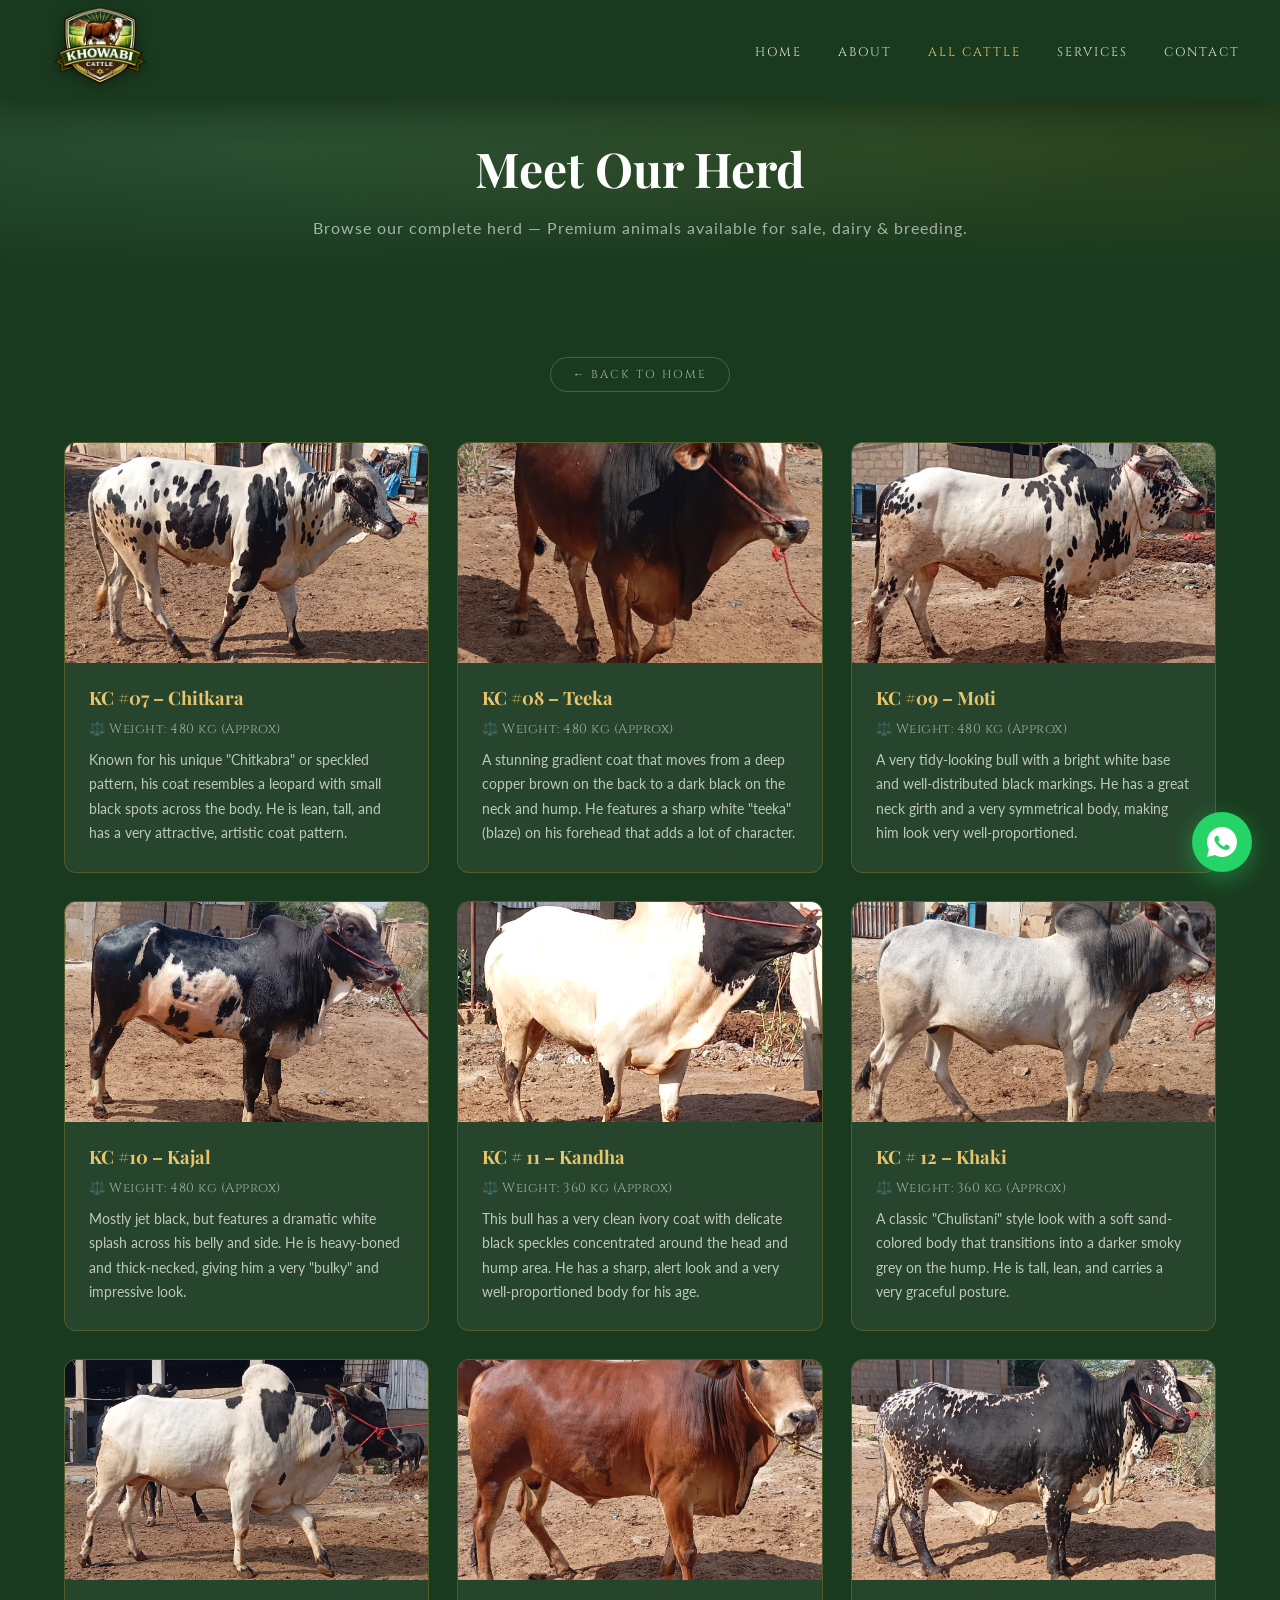
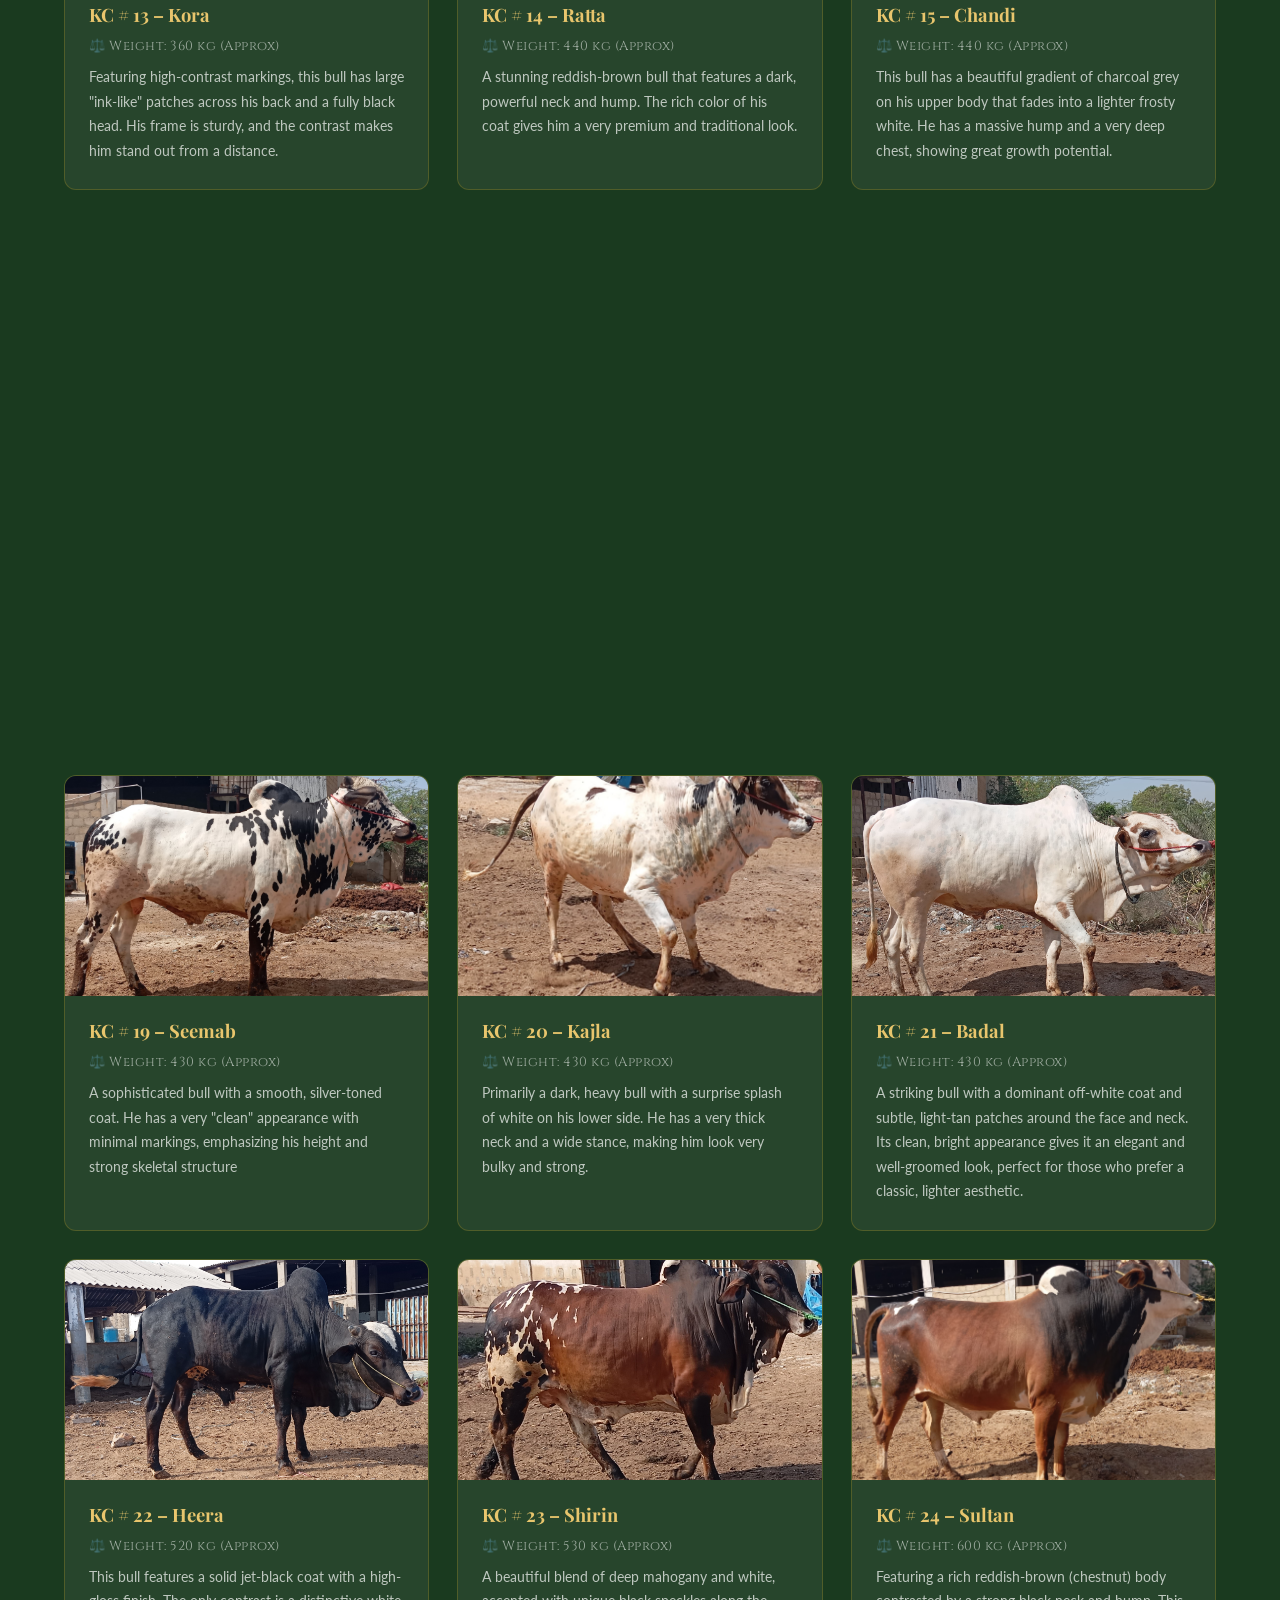
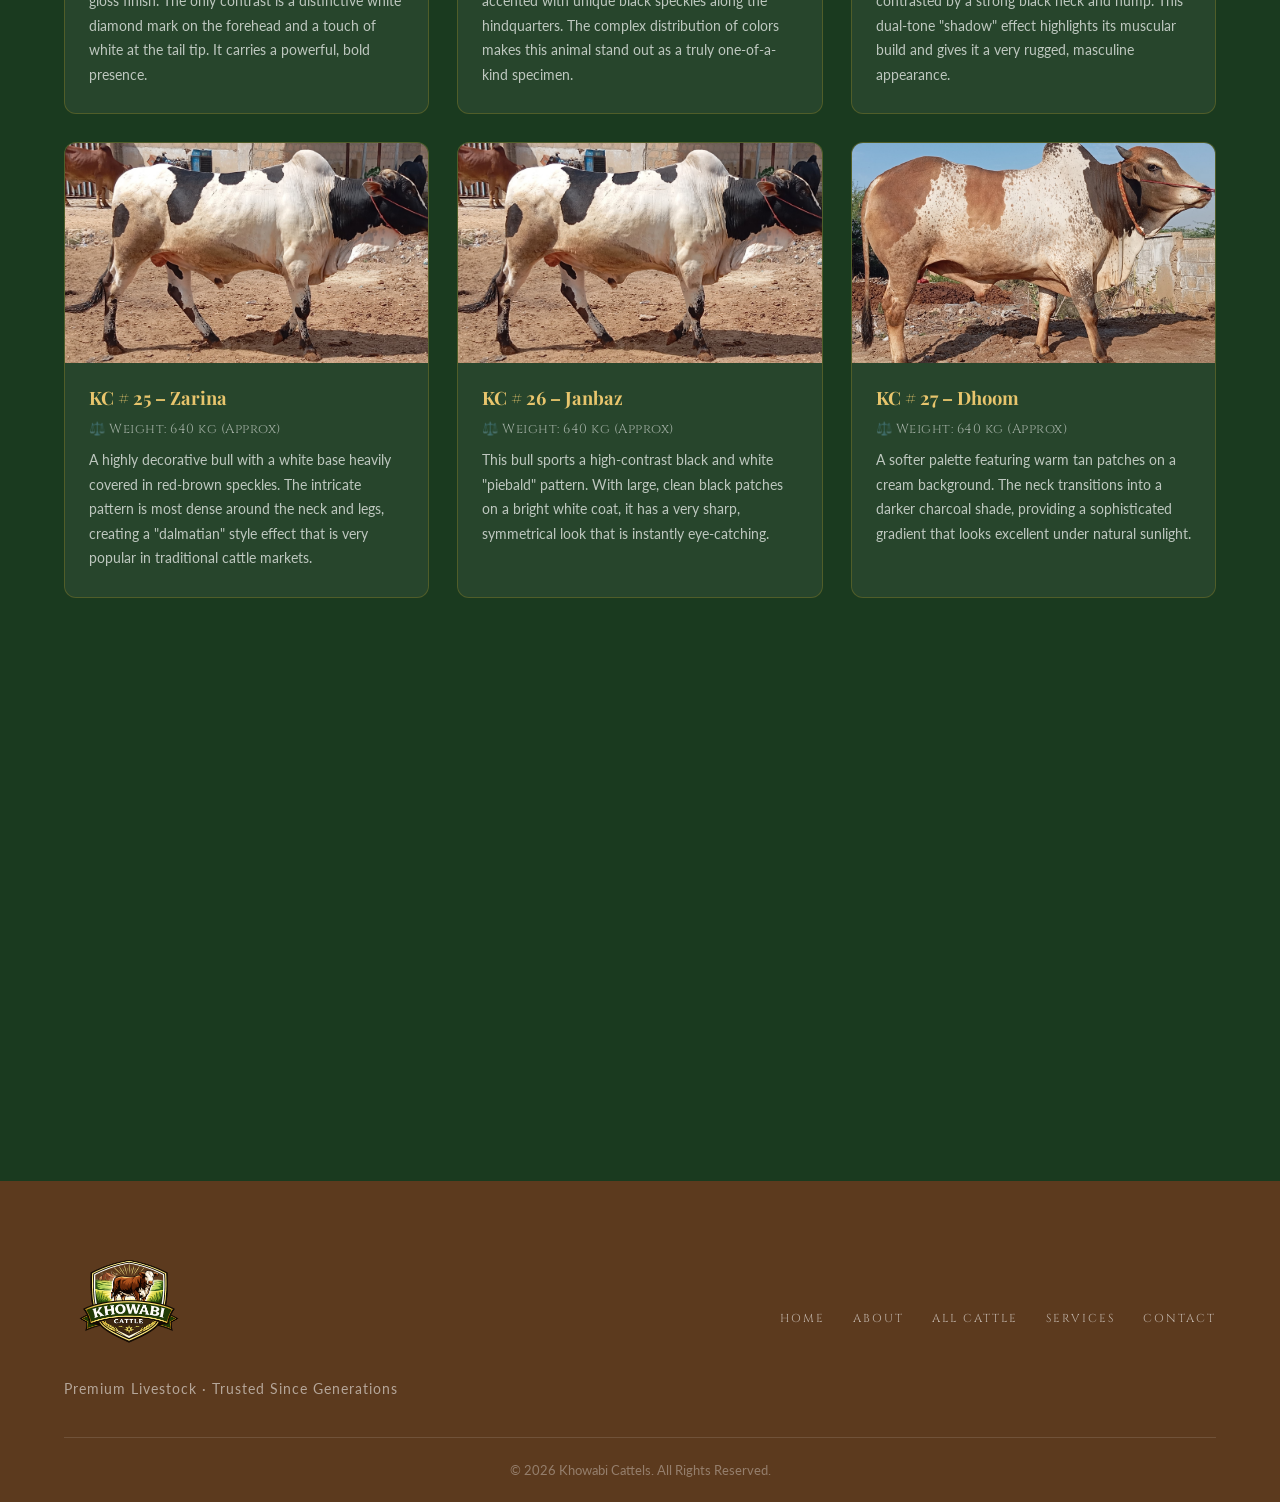
==== all-cattle.html @ 3b5d215f "Changes 21-04-2026" ====
<!DOCTYPE html>
<html lang="en">

<head>
  <meta charset="UTF-8" />
  <meta name="viewport" content="width=device-width, initial-scale=1.0" />
  <title>All Cattle – Khowabi Cattels</title>
  <link rel="stylesheet" href="style.css" />
  <link rel="preconnect" href="https://fonts.googleapis.com">
  <link
    href="https://fonts.googleapis.com/css2?family=Playfair+Display:wght@700;900&family=Lato:wght@300;400;700&family=Cinzel:wght@600;800&display=swap"
    rel="stylesheet">
  <style>
    .cattle-page-hero {
      background: var(--green-dark);
      padding: 140px 0 60px;
      text-align: center;
      position: relative;
      overflow: hidden;
    }

    .cattle-page-hero::before {
      content: '';
      position: absolute;
      inset: 0;
      background:
        radial-gradient(ellipse at 20% 50%, rgba(74, 124, 89, 0.3) 0%, transparent 60%),
        radial-gradient(ellipse at 80% 50%, rgba(201, 162, 39, 0.1) 0%, transparent 60%);
    }

    .cattle-page-hero .section-badge {
      position: relative;
    }

    .cattle-page-hero .section-title {
      color: var(--white);
      position: relative;
    }

    .cattle-page-hero p {
      color: rgba(255, 255, 255, 0.6);
      font-size: 1rem;
      letter-spacing: 1px;
      margin-top: 10px;
      position: relative;
    }

    .cattle-section {
      background: var(--green-dark);
      padding: 60px 0 100px;
    }

    .filter-bar {
      display: flex;
      gap: 12px;
      flex-wrap: wrap;
      justify-content: center;
      margin-bottom: 44px;
    }

    .filter-btn {
      background: rgba(255, 255, 255, 0.07);
      border: 1px solid rgba(201, 162, 39, 0.3);
      color: rgba(255, 255, 255, 0.75);
      font-family: var(--font-display);
      font-size: 0.72rem;
      letter-spacing: 2px;
      text-transform: uppercase;
      padding: 9px 22px;
      border-radius: 30px;
      cursor: pointer;
      transition: var(--transition);
    }

    .filter-btn:hover,
    .filter-btn.active {
      background: var(--gold);
      color: var(--green-dark);
      border-color: var(--gold);
      font-weight: 700;
    }

    .back-btn-wrap {
      text-align: center;
      margin-bottom: 40px;
    }

    .back-btn {
      display: inline-flex;
      align-items: center;
      gap: 8px;
      color: rgba(255, 255, 255, 0.6);
      font-family: var(--font-display);
      font-size: 0.72rem;
      letter-spacing: 2px;
      text-transform: uppercase;
      border: 1px solid rgba(255, 255, 255, 0.2);
      padding: 9px 22px;
      border-radius: 30px;
      transition: var(--transition);
      text-decoration: none;
    }

    .back-btn:hover {
      color: var(--gold-light);
      border-color: var(--gold);
    }

    .results-count {
      text-align: center;
      color: rgba(255, 255, 255, 0.4);
      font-size: 0.82rem;
      letter-spacing: 2px;
      font-family: var(--font-display);
      margin-bottom: 30px;
    }

    #cowGrid .cow-card {
      display: flex;
    }
  </style>
</head>

<body>

  <!-- NAVBAR -->
  <nav class="navbar scrolled" id="navbar">
    <div class="nav-inner">
      <a href="index.html" class="nav-logo">
        <img src="logo.png" alt="Khowabi Cattels Logo" class="logo-img" />
        <span class="logo-text-fallback">KHOWABI<br><small>CATTELS</small></span>
      </a>
      <ul class="nav-links" id="navLinks">
        <li><a href="index.html#home">Home</a></li>
        <li><a href="index.html#about">About</a></li>
        <li><a href="all-cattle.html" style="color:var(--gold-light)">All Cattle</a></li>
        <li><a href="index.html#services">Services</a></li>
        <li><a href="index.html#contact">Contact</a></li>
      </ul>
      <button class="hamburger" id="hamburger" aria-label="Menu">
        <span></span><span></span><span></span>
      </button>
    </div>
  </nav>

  <!-- PAGE HERO -->
  <div class="cattle-page-hero">

    <h2 class="section-title">Meet Our Herd</h2>
    <p>Browse our complete herd — Premium animals available for sale, dairy & breeding.</p>
  </div>

  <!-- CATTLE SECTION -->
  <section class="cattle-section">
    <div class="container">

      <div class="back-btn-wrap">
        <a href="index.html#gallery" class="back-btn">← Back to Home</a>
      </div>





      <!-- 65 COW CARDS -->
      <div class="cow-grid" id="cowGrid">

        <!-- COW 7 -->
        <div class="cow-card">
          <div class="cow-img-wrap">
            <img src="KC 7 12mn.jpg" alt="Cow 1" loading="lazy" />

          </div>
          <div class="cow-info">
            <h3>KC #07 – Chitkara</h3>
            <div class="cow-meta">
              <span>⚖️ Weight: 480 kg (Approx)</span>
            </div>
            <p>Known for his unique "Chitkabra" or speckled pattern, his coat resembles a leopard with small black spots
              across the body. He is lean, tall, and has a very attractive, artistic coat pattern.</p>
          </div>
        </div>

        <!-- COW 8 -->

        <div class="cow-card">
          <div class="cow-img-wrap">
            <img src="KC 8 12mn.jpg" alt="Bull 2" loading="lazy" />

          </div>
          <div class="cow-info">
            <h3>KC #08 – Teeka</h3>
            <div class="cow-meta">
              <span>⚖️ Weight: 480 kg (Approx)</span>
            </div>
            <p>A stunning gradient coat that moves from a deep copper brown on the back to a dark black on the neck and
              hump. He features a sharp white "teeka" (blaze) on his forehead that adds a lot of character.</p>
          </div>
        </div>

        <!-- COW 9 -->

        <div class="cow-card">
          <div class="cow-img-wrap">
            <img src="KC 9 12mn.jpg" alt="Cow 3" loading="lazy" />

          </div>
          <div class="cow-info">
            <h3>KC #09 – Moti</h3>
            <div class="cow-meta">
              <span>⚖️ Weight: 480 kg (Approx)</span>
            </div>
            <p>A very tidy-looking bull with a bright white base and well-distributed black markings. He has a great
              neck girth and a very symmetrical body, making him look very well-proportioned.</p>
          </div>
        </div>


        <!-- COW 10 -->

        <div class="cow-card">
          <div class="cow-img-wrap">
            <img src="KC 10 12mn.jpg" alt="Bull 4" loading="lazy" />

          </div>
          <div class="cow-info">
            <h3>KC #10 – Kajal</h3>
            <div class="cow-meta">
              <span>⚖️ Weight: 480 kg (Approx)</span>
            </div>
            <p>Mostly jet black, but features a dramatic white splash across his belly and side. He is heavy-boned and
              thick-necked, giving him a very "bulky" and impressive look.</p>
          </div>
        </div>

        <!-- COW 11 -->
        <div class="cow-card">
          <div class="cow-img-wrap">
            <img src="KC 11 9mn.jpg" alt="Bull 5" loading="lazy" />
          </div>
          <div class="cow-info">
            <h3>KC # 11 – Kandha</h3>
            <div class="cow-meta">
              <span>⚖️ Weight: 360 kg (Approx)</span>
            </div>
            <p>This bull has a very clean ivory coat with delicate black speckles concentrated around the head and hump
              area. He has a sharp, alert look and a very well-proportioned body for his age.</p>
          </div>
        </div>

        <!-- COW 12 -->

        <div class="cow-card">
          <div class="cow-img-wrap">
            <img src="KC 12 9mn.jpg" alt="Cow 6" loading="lazy" />

          </div>
          <div class="cow-info">
            <h3>KC # 12 – Khaki</h3>
            <div class="cow-meta">
              <span>⚖️ Weight: 360 kg (Approx)</span>
            </div>
            <p>A classic "Chulistani" style look with a soft sand-colored body that transitions into a darker smoky grey
              on the hump. He is tall, lean, and carries a very graceful posture.</p>
          </div>
        </div>

        <!-- COW 13 -->

        <div class="cow-card">
          <div class="cow-img-wrap">
            <img src="KC 13 9mn.jpg" alt="Bull 7" loading="lazy" />

          </div>
          <div class="cow-info">
            <h3>KC # 13 – Kora</h3>
            <div class="cow-meta">
              <span>⚖️ Weight: 360 kg (Approx)</span>
            </div>
            <p>Featuring high-contrast markings, this bull has large "ink-like" patches across his back and a fully
              black head. His frame is sturdy, and the contrast makes him stand out from a distance.</p>
          </div>
        </div>

        <!-- COW 14 -->

        <div class="cow-card">
          <div class="cow-img-wrap">
            <img src="KC 14 11mn.jpg" alt="Bull 8" loading="lazy" />

          </div>
          <div class="cow-info">
            <h3>KC # 14 – Ratta</h3>
            <div class="cow-meta">
              <span>⚖️ Weight: 440 kg (Approx)</span>
            </div>
            <p>A stunning reddish-brown bull that features a dark, powerful neck and hump. The rich color of his coat
              gives him a very premium and traditional look.</p>
          </div>
        </div>

        <!-- COW 15 -->

        <div class="cow-card">
          <div class="cow-img-wrap">
            <img src="KC 15 11mn.jpg" alt="Cow 9" loading="lazy" />

          </div>
          <div class="cow-info">
            <h3>KC # 15 – Chandi</h3>
            <div class="cow-meta">
              <span>⚖️ Weight: 440 kg (Approx)</span>
            </div>
            <p>This bull has a beautiful gradient of charcoal grey on his upper body that fades into a lighter frosty
              white. He has a massive hump and a very deep chest, showing great growth potential.</p>
          </div>
        </div>

        <!-- COW 16 -->

        <div class="cow-card">
          <div class="cow-img-wrap">
            <img src="KC 16 11mn.jpg" alt="Bull 10" loading="lazy" />

          </div>
          <div class="cow-info">
            <h3>KC # 16 – Talao</h3>
            <div class="cow-meta">
              <span> ⚖️ Weight: 440 kg (Approx)</span>
            </div>
            <p>A very balanced look where the black and white patches are almost equal in size. He has a very strong
              neck girth and a solid, muscular build that looks very impressive in the sunlight.</p>
          </div>
        </div>

        <!-- COW 17 -->

        <div class="cow-card">
          <div class="cow-img-wrap">
            <img src="KC 17 11mn.jpg" alt="Cow 11" loading="lazy" />

          </div>
          <div class="cow-info">
            <h3>KC # 17 – Kabla / Shaded Black</h3>
            <div class="cow-meta">
              <span>⚖️ Weight: 440 kg (Approx)</span>
            </div>
            <p>It features deep brown-black body shading that transitions to natural copper and reddish-tan highlights
              around the face, eyes, and lower limbs. These lighter tones create a sophisticated gradient coat that
              makes him highly distinct and natural-looking. His muscular frame and prominent Zebu hump emphasize his
              powerful and roobdar presence.</p>
          </div>
        </div>

        <!-- COW 18 -->

        <div class="cow-card">
          <div class="cow-img-wrap">
            <img src="KC 18 10 mn.jpg" alt="Bull 12" loading="lazy" />

          </div>
          <div class="cow-info">
            <h3>KC # 18 – Cheeta</h3>
            <div class="cow-meta">
              <span>⚖️ Weight: 430 kg (Approx)</span>
            </div>
            <p>A very rare-looking coat where a black body is covered with tiny white speckles, especially around the
              middle. He looks very "active" and has a sharp, well-formed hump.</p>
          </div>
        </div>

        <!-- COW 19 -->

        <div class="cow-card">
          <div class="cow-img-wrap">
            <img src="KC 19 10 mn.jpg" alt="Bull 13" loading="lazy" />

          </div>
          <div class="cow-info">
            <h3>KC # 19 – Seemab</h3>
            <div class="cow-meta">
              <span>⚖️ Weight: 430 kg (Approx)</span>
            </div>
            <p>A sophisticated bull with a smooth, silver-toned coat. He has a very "clean" appearance with minimal
              markings, emphasizing his height and strong skeletal structure</p>
          </div>
        </div>

        <!-- COW 20 -->

        <div class="cow-card">
          <div class="cow-img-wrap">
            <img src="KC 20 10 mn.jpg" alt="Cow 14" loading="lazy" />

          </div>
          <div class="cow-info">
            <h3>KC # 20 – Kajla</h3>
            <div class="cow-meta">
              <span>⚖️ Weight: 430 kg (Approx)</span>
            </div>
            <p>Primarily a dark, heavy bull with a surprise splash of white on his lower side. He has a very thick neck
              and a wide stance, making him look very bulky and strong.</p>
          </div>
        </div>

        <!-- COW 21 -->

        <div class="cow-card">
          <div class="cow-img-wrap">
            <img src="KC 21 10 mn.jpg" alt="Bull 15" loading="lazy" />

          </div>
          <div class="cow-info">
            <h3>KC # 21 – Badal</h3>
            <div class="cow-meta">
              <span>⚖️ Weight: 430 kg (Approx)</span>
            </div>
            <p>A striking bull with a dominant off-white coat and subtle, light-tan patches around the face and neck.
              Its clean, bright appearance gives it an elegant and well-groomed look, perfect for those who prefer a
              classic, lighter aesthetic.</p>
          </div>
        </div>

        <!-- COW 22 -->

        <div class="cow-card">
          <div class="cow-img-wrap">
            <img src="KC 22 13 mn.jpg" alt="Bull 16" loading="lazy" />

          </div>
          <div class="cow-info">
            <h3>KC # 22 – Heera</h3>
            <div class="cow-meta">
              <span>⚖️ Weight: 520 kg (Approx)</span>
            </div>
            <p>This bull features a solid jet-black coat with a high-gloss finish. The only contrast is a distinctive
              white diamond mark on the forehead and a touch of white at the tail tip. It carries a powerful, bold
              presence.</p>
          </div>
        </div>


        <!-- COW 23 -->

        <div class="cow-card">
          <div class="cow-img-wrap">
            <img src="KC 23 13 mn.jpg" alt="Cow 17" loading="lazy" />

          </div>
          <div class="cow-info">
            <h3>KC # 23 – Shirin</h3>
            <div class="cow-meta">
              <span>⚖️ Weight: 530 kg (Approx) </span>
            </div>
            <p>A beautiful blend of deep mahogany and white, accented with unique black speckles along the hindquarters.
              The complex distribution of colors makes this animal stand out as a truly one-of-a-kind specimen.</p>
          </div>
        </div>

        <!-- COW 24 -->


        <div class="cow-card">
          <div class="cow-img-wrap">
            <img src="KC 24 15 mn.jpg" alt="Bull 18" loading="lazy" />

          </div>
          <div class="cow-info">
            <h3>KC # 24 – Sultan</h3>
            <div class="cow-meta">
              <span>⚖️ Weight: 600 kg (Approx)</span>
            </div>
            <p>Featuring a rich reddish-brown (chestnut) body contrasted by a strong black neck and hump. This dual-tone
              "shadow" effect highlights its muscular build and gives it a very rugged, masculine appearance.</p>
          </div>
        </div>

        <!-- COW 25 -->


        <div class="cow-card">
          <div class="cow-img-wrap">
            <img src="KC 26 16 mn.jpg" alt="Cow 19" loading="lazy" />

          </div>
          <div class="cow-info">
            <h3>KC # 25 – Zarina</h3>
            <div class="cow-meta">
              <span>⚖️ Weight: 640 kg (Approx)</span>
            </div>
            <p>A highly decorative bull with a white base heavily covered in red-brown speckles. The intricate pattern
              is most dense around the neck and legs, creating a "dalmatian" style effect that is very popular in
              traditional cattle markets.</p>
          </div>
        </div>

        <!-- COW 26 -->


        <div class="cow-card">
          <div class="cow-img-wrap">
            <img src="KC 26 16 mn.jpg" alt="Bull 20" loading="lazy" />

          </div>
          <div class="cow-info">
            <h3>KC # 26 – Janbaz</h3>
            <div class="cow-meta">
              <span>⚖️ Weight: 640 kg (Approx)</span>
            </div>
            <p>This bull sports a high-contrast black and white "piebald" pattern. With large, clean black patches on a
              bright white coat, it has a very sharp, symmetrical look that is instantly eye-catching.</p>
          </div>
        </div>

        <!-- COW 27 -->


        <div class="cow-card">
          <div class="cow-img-wrap">
            <img src="KC 27 16 mn.jpg" alt="Bull 21" loading="lazy" />

          </div>
          <div class="cow-info">
            <h3>KC # 27 – Dhoom</h3>
            <div class="cow-meta">
              <span>⚖️ Weight: 640 kg (Approx)</span>
            </div>
            <p>A softer palette featuring warm tan patches on a cream background. The neck transitions into a darker
              charcoal shade, providing a sophisticated gradient that looks excellent under natural sunlight.</p>
          </div>
        </div>


        <!-- COW 28 -->

        <div class="cow-card">
          <div class="cow-img-wrap">
            <img src="KC 28 16 mn.jpg" alt="Cow 22" loading="lazy" />

          </div>
          <div class="cow-info">
            <h3>KC # 28 – Sitara</h3>
            <div class="cow-meta">
              <span>⚖️ Weight: 640 kg (Approx)</span>
            </div>
            <p>A sturdy bull with a dark cocoa-brown coat that fades into a deep charcoal grey along the spine and hump.
              The "smoked" finish gives the hide a smooth, velvety texture and a very heavy-set appearance.</p>
          </div>
        </div>

        <!-- COW 29 -->

        <div class="cow-card">
          <div class="cow-img-wrap">
            <img src="KC 29 16 mn.jpg" alt="Bull 23" loading="lazy" />

          </div>
          <div class="cow-info">
            <h3>KC # 29 – Qahar</h3>
            <div class="cow-meta">
              <span>⚖️ Weight: 640 kg (Approx)</span>
            </div>
            <p>This bull is defined by its solid black head and neck, which transitions into a white body densely
              "peppered" with black spots. It offers a perfect balance of dark strength and light detail.</p>
          </div>
        </div>

        <!-- <div class="cow-card">
          <div class="cow-img-wrap">
            <img src="c7.jpg" alt="Bull 24" loading="lazy" />

          </div>
          <div class="cow-info">
            <h3>Bull #024 – Azlan</h3>
            <div class="cow-meta">
              <span>🐄 Breed: Sahiwal</span>
              <span>⚖️ Weight: 460 kg</span>
              <span>🎂 Age: 2.5 Years</span>
            </div>
            <p>Healthy Sahiwal, naturally grazed, vaccinated. Strong build, ideal for breeding or qurbani.</p>
          </div>
        </div>

        <div class="cow-card">
          <div class="cow-img-wrap">
            <img src="c8.jpg" alt="Cow 25" loading="lazy" />

          </div>
          <div class="cow-info">
            <h3>Cow #025 – Laila</h3>
            <div class="cow-meta">
              <span>🐄 Breed: Cholistani</span>
              <span>⚖️ Weight: 490 kg</span>
              <span>🎂 Age: 3.5 Years</span>
            </div>
            <p>Pure Cholistani. Calm temperament, great for dairy or breeding programs.</p>
          </div>
        </div>

        <div class="cow-card">
          <div class="cow-img-wrap">
            <img src="c9.jpg" alt="Bull 26" loading="lazy" />

          </div>
          <div class="cow-info">
            <h3>Bull #026 – Haidar</h3>
            <div class="cow-meta">
              <span>🐄 Breed: Frisian Cross</span>
              <span>⚖️ Weight: 310 kg</span>
              <span>🎂 Age: 5 Years</span>
            </div>
            <p>Frisian cross with heavy frame. High milk yield potential, excellent health record.</p>
          </div>
        </div>

        <div class="cow-card">
          <div class="cow-img-wrap">
            <img src="c1.jpg" alt="Cow 27" loading="lazy" />

          </div>
          <div class="cow-info">
            <h3>Cow #027 – Hina</h3>
            <div class="cow-meta">
              <span>🐄 Breed: Desi Dunda</span>
              <span>⚖️ Weight: 420 kg</span>
              <span>🎂 Age: 1.5 Years</span>
            </div>
            <p>Muscular desi breed. Wide back, strong legs — a top pick for qurbani season.</p>
          </div>
        </div>

        <div class="cow-card">
          <div class="cow-img-wrap">
            <img src="c2.jpg" alt="Bull 28" loading="lazy" />

          </div>
          <div class="cow-info">
            <h3>Bull #028 – Bijli</h3>
            <div class="cow-meta">
              <span>🐄 Breed: Thari</span>
              <span>⚖️ Weight: 350 kg</span>
              <span>🎂 Age: 2 Years</span>
            </div>
            <p>Hardy Thari breed, well-adapted to local conditions. Fully vaccinated and certified.</p>
          </div>
        </div>

        <div class="cow-card">
          <div class="cow-img-wrap">
            <img src="c3.jpg" alt="Bull 29" loading="lazy" />

          </div>
          <div class="cow-info">
            <h3>Bull #029 – Mehboob</h3>
            <div class="cow-meta">
              <span>🐄 Breed: Red Sindhi</span>
              <span>⚖️ Weight: 540 kg</span>
              <span>🎂 Age: 3 Years</span>
            </div>
            <p>Classic Red Sindhi. Known for heat tolerance and consistent dairy output.</p>
          </div>
        </div>

        <div class="cow-card">
          <div class="cow-img-wrap">
            <img src="c4.jpg" alt="Cow 30" loading="lazy" />

          </div>
          <div class="cow-info">
            <h3>Cow #030 – Sona</h3>
            <div class="cow-meta">
              <span>🐄 Breed: Achai</span>
              <span>⚖️ Weight: 380 kg</span>
              <span>🎂 Age: 4 Years</span>
            </div>
            <p>Compact and strong Achai. Great for mountain farming or general livestock use.</p>
          </div>
        </div>

        <div class="cow-card">
          <div class="cow-img-wrap">
            <img src="c5.jpg" alt="Bull 31" loading="lazy" />

          </div>
          <div class="cow-info">
            <h3>Bull #031 – Sikandar</h3>
            <div class="cow-meta">
              <span>🐄 Breed: Nili-Ravi Buffalo</span>
              <span>⚖️ Weight: 290 kg</span>
              <span>🎂 Age: 2.5 Years</span>
            </div>
            <p>Premium Nili-Ravi buffalo. Exceptional milk yield — up to 20L/day. Farm favourite.</p>
          </div>
        </div>

        <div class="cow-card">
          <div class="cow-img-wrap">
            <img src="c6.jpg" alt="Bull 32" loading="lazy" />

          </div>
          <div class="cow-info">
            <h3>Bull #032 – Sherdil</h3>
            <div class="cow-meta">
              <span>🐄 Breed: Sahiwal</span>
              <span>⚖️ Weight: 510 kg</span>
              <span>🎂 Age: 3.5 Years</span>
            </div>
            <p>Healthy Sahiwal, naturally grazed, vaccinated. Strong build, ideal for breeding or qurbani.</p>
          </div>
        </div>

        <div class="cow-card">
          <div class="cow-img-wrap">
            <img src="c7.jpg" alt="Cow 33" loading="lazy" />

          </div>
          <div class="cow-info">
            <h3>Cow #033 – Chanda</h3>
            <div class="cow-meta">
              <span>🐄 Breed: Cholistani</span>
              <span>⚖️ Weight: 320 kg</span>
              <span>🎂 Age: 5 Years</span>
            </div>
            <p>Pure Cholistani. Calm temperament, great for dairy or breeding programs.</p>
          </div>
        </div>

        <div class="cow-card">
          <div class="cow-img-wrap">
            <img src="c8.jpg" alt="Bull 34" loading="lazy" />

          </div>
          <div class="cow-info">
            <h3>Bull #034 – Qasim</h3>
            <div class="cow-meta">
              <span>🐄 Breed: Frisian Cross</span>
              <span>⚖️ Weight: 460 kg</span>
              <span>🎂 Age: 1.5 Years</span>
            </div>
            <p>Frisian cross with heavy frame. High milk yield potential, excellent health record.</p>
          </div>
        </div>

        <div class="cow-card">
          <div class="cow-img-wrap">
            <img src="c9.jpg" alt="Cow 35" loading="lazy" />

          </div>
          <div class="cow-info">
            <h3>Cow #035 – Pari</h3>
            <div class="cow-meta">
              <span>🐄 Breed: Desi Dunda</span>
              <span>⚖️ Weight: 490 kg</span>
              <span>🎂 Age: 2 Years</span>
            </div>
            <p>Muscular desi breed. Wide back, strong legs — a top pick for qurbani season.</p>
          </div>
        </div>

        <div class="cow-card">
          <div class="cow-img-wrap">
            <img src="c1.jpg" alt="Bull 36" loading="lazy" />

          </div>
          <div class="cow-info">
            <h3>Bull #036 – Haider</h3>
            <div class="cow-meta">
              <span>🐄 Breed: Thari</span>
              <span>⚖️ Weight: 310 kg</span>
              <span>🎂 Age: 3 Years</span>
            </div>
            <p>Hardy Thari breed, well-adapted to local conditions. Fully vaccinated and certified.</p>
          </div>
        </div>

        <div class="cow-card">
          <div class="cow-img-wrap">
            <img src="c2.jpg" alt="Bull 37" loading="lazy" />

          </div>
          <div class="cow-info">
            <h3>Bull #037 – Jalal</h3>
            <div class="cow-meta">
              <span>🐄 Breed: Red Sindhi</span>
              <span>⚖️ Weight: 420 kg</span>
              <span>🎂 Age: 4 Years</span>
            </div>
            <p>Classic Red Sindhi. Known for heat tolerance and consistent dairy output.</p>
          </div>
        </div>

        <div class="cow-card">
          <div class="cow-img-wrap">
            <img src="c3.jpg" alt="Cow 38" loading="lazy" />

          </div>
          <div class="cow-info">
            <h3>Cow #038 – Reshma</h3>
            <div class="cow-meta">
              <span>🐄 Breed: Achai</span>
              <span>⚖️ Weight: 350 kg</span>
              <span>🎂 Age: 2.5 Years</span>
            </div>
            <p>Compact and strong Achai. Great for mountain farming or general livestock use.</p>
          </div>
        </div>

        <div class="cow-card">
          <div class="cow-img-wrap">
            <img src="c4.jpg" alt="Bull 39" loading="lazy" />

          </div>
          <div class="cow-info">
            <h3>Bull #039 – Mardaan</h3>
            <div class="cow-meta">
              <span>🐄 Breed: Nili-Ravi Buffalo</span>
              <span>⚖️ Weight: 540 kg</span>
              <span>🎂 Age: 3.5 Years</span>
            </div>
            <p>Premium Nili-Ravi buffalo. Exceptional milk yield — up to 20L/day. Farm favourite.</p>
          </div>
        </div>

        <div class="cow-card">
          <div class="cow-img-wrap">
            <img src="c5.jpg" alt="Bull 40" loading="lazy" />

          </div>
          <div class="cow-info">
            <h3>Bull #040 – Wazir</h3>
            <div class="cow-meta">
              <span>🐄 Breed: Sahiwal</span>
              <span>⚖️ Weight: 380 kg</span>
              <span>🎂 Age: 5 Years</span>
            </div>
            <p>Healthy Sahiwal, naturally grazed, vaccinated. Strong build, ideal for breeding or qurbani.</p>
          </div>
        </div>

        <div class="cow-card">
          <div class="cow-img-wrap">
            <img src="c6.jpg" alt="Cow 41" loading="lazy" />

          </div>
          <div class="cow-info">
            <h3>Cow #041 – Salma</h3>
            <div class="cow-meta">
              <span>🐄 Breed: Cholistani</span>
              <span>⚖️ Weight: 290 kg</span>
              <span>🎂 Age: 1.5 Years</span>
            </div>
            <p>Pure Cholistani. Calm temperament, great for dairy or breeding programs.</p>
          </div>
        </div>

        <div class="cow-card">
          <div class="cow-img-wrap">
            <img src="c7.jpg" alt="Bull 42" loading="lazy" />

          </div>
          <div class="cow-info">
            <h3>Bull #042 – Khalid</h3>
            <div class="cow-meta">
              <span>🐄 Breed: Frisian Cross</span>
              <span>⚖️ Weight: 510 kg</span>
              <span>🎂 Age: 2 Years</span>
            </div>
            <p>Frisian cross with heavy frame. High milk yield potential, excellent health record.</p>
          </div>
        </div>

        <div class="cow-card">
          <div class="cow-img-wrap">
            <img src="c8.jpg" alt="Cow 43" loading="lazy" />

          </div>
          <div class="cow-info">
            <h3>Cow #043 – Amna</h3>
            <div class="cow-meta">
              <span>🐄 Breed: Desi Dunda</span>
              <span>⚖️ Weight: 320 kg</span>
              <span>🎂 Age: 3 Years</span>
            </div>
            <p>Muscular desi breed. Wide back, strong legs — a top pick for qurbani season.</p>
          </div>
        </div>

        <div class="cow-card">
          <div class="cow-img-wrap">
            <img src="c9.jpg" alt="Bull 44" loading="lazy" />

          </div>
          <div class="cow-info">
            <h3>Bull #044 – Hamza</h3>
            <div class="cow-meta">
              <span>🐄 Breed: Thari</span>
              <span>⚖️ Weight: 460 kg</span>
              <span>🎂 Age: 4 Years</span>
            </div>
            <p>Hardy Thari breed, well-adapted to local conditions. Fully vaccinated and certified.</p>
          </div>
        </div>

        <div class="cow-card">
          <div class="cow-img-wrap">
            <img src="c1.jpg" alt="Bull 45" loading="lazy" />

          </div>
          <div class="cow-info">
            <h3>Bull #045 – Tariq</h3>
            <div class="cow-meta">
              <span>🐄 Breed: Red Sindhi</span>
              <span>⚖️ Weight: 490 kg</span>
              <span>🎂 Age: 2.5 Years</span>
            </div>
            <p>Classic Red Sindhi. Known for heat tolerance and consistent dairy output.</p>
          </div>
        </div>

        <div class="cow-card">
          <div class="cow-img-wrap">
            <img src="c2.jpg" alt="Cow 46" loading="lazy" />

          </div>
          <div class="cow-info">
            <h3>Cow #046 – Rukhsar</h3>
            <div class="cow-meta">
              <span>🐄 Breed: Achai</span>
              <span>⚖️ Weight: 310 kg</span>
              <span>🎂 Age: 3.5 Years</span>
            </div>
            <p>Compact and strong Achai. Great for mountain farming or general livestock use.</p>
          </div>
        </div>

        <div class="cow-card">
          <div class="cow-img-wrap">
            <img src="c3.jpg" alt="Bull 47" loading="lazy" />

          </div>
          <div class="cow-info">
            <h3>Bull #047 – Umar</h3>
            <div class="cow-meta">
              <span>🐄 Breed: Nili-Ravi Buffalo</span>
              <span>⚖️ Weight: 420 kg</span>
              <span>🎂 Age: 5 Years</span>
            </div>
            <p>Premium Nili-Ravi buffalo. Exceptional milk yield — up to 20L/day. Farm favourite.</p>
          </div>
        </div>

        <div class="cow-card">
          <div class="cow-img-wrap">
            <img src="c4.jpg" alt="Bull 48" loading="lazy" />

          </div>
          <div class="cow-info">
            <h3>Bull #048 – Mansoor</h3>
            <div class="cow-meta">
              <span>🐄 Breed: Sahiwal</span>
              <span>⚖️ Weight: 350 kg</span>
              <span>🎂 Age: 1.5 Years</span>
            </div>
            <p>Healthy Sahiwal, naturally grazed, vaccinated. Strong build, ideal for breeding or qurbani.</p>
          </div>
        </div>

        <div class="cow-card">
          <div class="cow-img-wrap">
            <img src="c5.jpg" alt="Cow 49" loading="lazy" />

          </div>
          <div class="cow-info">
            <h3>Cow #049 – Naseem</h3>
            <div class="cow-meta">
              <span>🐄 Breed: Cholistani</span>
              <span>⚖️ Weight: 540 kg</span>
              <span>🎂 Age: 2 Years</span>
            </div>
            <p>Pure Cholistani. Calm temperament, great for dairy or breeding programs.</p>
          </div>
        </div>

        <div class="cow-card">
          <div class="cow-img-wrap">
            <img src="c6.jpg" alt="Bull 50" loading="lazy" />

          </div>
          <div class="cow-info">
            <h3>Bull #050 – Basit</h3>
            <div class="cow-meta">
              <span>🐄 Breed: Frisian Cross</span>
              <span>⚖️ Weight: 380 kg</span>
              <span>🎂 Age: 3 Years</span>
            </div>
            <p>Frisian cross with heavy frame. High milk yield potential, excellent health record.</p>
          </div>
        </div>

        <div class="cow-card">
          <div class="cow-img-wrap">
            <img src="c7.jpg" alt="Cow 51" loading="lazy" />

          </div>
          <div class="cow-info">
            <h3>Cow #051 – Zubaida</h3>
            <div class="cow-meta">
              <span>🐄 Breed: Desi Dunda</span>
              <span>⚖️ Weight: 290 kg</span>
              <span>🎂 Age: 4 Years</span>
            </div>
            <p>Muscular desi breed. Wide back, strong legs — a top pick for qurbani season.</p>
          </div>
        </div>

        <div class="cow-card">
          <div class="cow-img-wrap">
            <img src="c8.jpg" alt="Bull 52" loading="lazy" />

          </div>
          <div class="cow-info">
            <h3>Bull #052 – Rauf</h3>
            <div class="cow-meta">
              <span>🐄 Breed: Thari</span>
              <span>⚖️ Weight: 510 kg</span>
              <span>🎂 Age: 2.5 Years</span>
            </div>
            <p>Hardy Thari breed, well-adapted to local conditions. Fully vaccinated and certified.</p>
          </div>
        </div>

        <div class="cow-card">
          <div class="cow-img-wrap">
            <img src="c9.jpg" alt="Bull 53" loading="lazy" />

          </div>
          <div class="cow-info">
            <h3>Bull #053 – Saad</h3>
            <div class="cow-meta">
              <span>🐄 Breed: Red Sindhi</span>
              <span>⚖️ Weight: 320 kg</span>
              <span>🎂 Age: 3.5 Years</span>
            </div>
            <p>Classic Red Sindhi. Known for heat tolerance and consistent dairy output.</p>
          </div>
        </div>

        <div class="cow-card">
          <div class="cow-img-wrap">
            <img src="c1.jpg" alt="Cow 54" loading="lazy" />

          </div>
          <div class="cow-info">
            <h3>Cow #054 – Shabnam</h3>
            <div class="cow-meta">
              <span>🐄 Breed: Achai</span>
              <span>⚖️ Weight: 460 kg</span>
              <span>🎂 Age: 5 Years</span>
            </div>
            <p>Compact and strong Achai. Great for mountain farming or general livestock use.</p>
          </div>
        </div>

        <div class="cow-card">
          <div class="cow-img-wrap">
            <img src="c2.jpg" alt="Bull 55" loading="lazy" />

          </div>
          <div class="cow-info">
            <h3>Bull #055 – Noman</h3>
            <div class="cow-meta">
              <span>🐄 Breed: Nili-Ravi Buffalo</span>
              <span>⚖️ Weight: 490 kg</span>
              <span>🎂 Age: 1.5 Years</span>
            </div>
            <p>Premium Nili-Ravi buffalo. Exceptional milk yield — up to 20L/day. Farm favourite.</p>
          </div>
        </div>

        <div class="cow-card">
          <div class="cow-img-wrap">
            <img src="c3.jpg" alt="Bull 56" loading="lazy" />

          </div>
          <div class="cow-info">
            <h3>Bull #056 – Fahad</h3>
            <div class="cow-meta">
              <span>🐄 Breed: Sahiwal</span>
              <span>⚖️ Weight: 310 kg</span>
              <span>🎂 Age: 2 Years</span>
            </div>
            <p>Healthy Sahiwal, naturally grazed, vaccinated. Strong build, ideal for breeding or qurbani.</p>
          </div>
        </div>

        <div class="cow-card">
          <div class="cow-img-wrap">
            <img src="c4.jpg" alt="Cow 57" loading="lazy" />

          </div>
          <div class="cow-info">
            <h3>Cow #057 – Dilnaz</h3>
            <div class="cow-meta">
              <span>🐄 Breed: Cholistani</span>
              <span>⚖️ Weight: 420 kg</span>
              <span>🎂 Age: 3 Years</span>
            </div>
            <p>Pure Cholistani. Calm temperament, great for dairy or breeding programs.</p>
          </div>
        </div>

        <div class="cow-card">
          <div class="cow-img-wrap">
            <img src="c5.jpg" alt="Bull 58" loading="lazy" />

          </div>
          <div class="cow-info">
            <h3>Bull #058 – Toofan</h3>
            <div class="cow-meta">
              <span>🐄 Breed: Frisian Cross</span>
              <span>⚖️ Weight: 350 kg</span>
              <span>🎂 Age: 4 Years</span>
            </div>
            <p>Frisian cross with heavy frame. High milk yield potential, excellent health record.</p>
          </div>
        </div>

        <div class="cow-card">
          <div class="cow-img-wrap">
            <img src="c6.jpg" alt="Cow 59" loading="lazy" />

          </div>
          <div class="cow-info">
            <h3>Cow #059 – Shehnaz</h3>
            <div class="cow-meta">
              <span>🐄 Breed: Desi Dunda</span>
              <span>⚖️ Weight: 540 kg</span>
              <span>🎂 Age: 2.5 Years</span>
            </div>
            <p>Muscular desi breed. Wide back, strong legs — a top pick for qurbani season.</p>
          </div>
        </div>

        <div class="cow-card">
          <div class="cow-img-wrap">
            <img src="c7.jpg" alt="Bull 60" loading="lazy" />

          </div>
          <div class="cow-info">
            <h3>Bull #060 – Badshah</h3>
            <div class="cow-meta">
              <span>🐄 Breed: Thari</span>
              <span>⚖️ Weight: 380 kg</span>
              <span>🎂 Age: 3.5 Years</span>
            </div>
            <p>Hardy Thari breed, well-adapted to local conditions. Fully vaccinated and certified.</p>
          </div>
        </div>

        <div class="cow-card">
          <div class="cow-img-wrap">
            <img src="c8.jpg" alt="Bull 61" loading="lazy" />

          </div>
          <div class="cow-info">
            <h3>Bull #061 – Arslaan</h3>
            <div class="cow-meta">
              <span>🐄 Breed: Red Sindhi</span>
              <span>⚖️ Weight: 290 kg</span>
              <span>🎂 Age: 5 Years</span>
            </div>
            <p>Classic Red Sindhi. Known for heat tolerance and consistent dairy output.</p>
          </div>
        </div>

        <div class="cow-card">
          <div class="cow-img-wrap">
            <img src="c9.jpg" alt="Cow 62" loading="lazy" />

          </div>
          <div class="cow-info">
            <h3>Cow #062 – Mumtaz</h3>
            <div class="cow-meta">
              <span>🐄 Breed: Achai</span>
              <span>⚖️ Weight: 510 kg</span>
              <span>🎂 Age: 1.5 Years</span>
            </div>
            <p>Compact and strong Achai. Great for mountain farming or general livestock use.</p>
          </div>
        </div>

        <div class="cow-card">
          <div class="cow-img-wrap">
            <img src="c1.jpg" alt="Bull 63" loading="lazy" />

          </div>
          <div class="cow-info">
            <h3>Bull #063 – Zafar</h3>
            <div class="cow-meta">
              <span>🐄 Breed: Nili-Ravi Buffalo</span>
              <span>⚖️ Weight: 320 kg</span>
              <span>🎂 Age: 2 Years</span>
            </div>
            <p>Premium Nili-Ravi buffalo. Exceptional milk yield — up to 20L/day. Farm favourite.</p>
          </div>
        </div>

        <div class="cow-card">
          <div class="cow-img-wrap">
            <img src="c2.jpg" alt="Bull 64" loading="lazy" />

          </div>
          <div class="cow-info">
            <h3>Bull #064 – Shahzor</h3>
            <div class="cow-meta">
              <span>🐄 Breed: Sahiwal</span>
              <span>⚖️ Weight: 460 kg</span>
              <span>🎂 Age: 3 Years</span>
            </div>
            <p>Healthy Sahiwal, naturally grazed, vaccinated. Strong build, ideal for breeding or qurbani.</p>
          </div>
        </div>

        <div class="cow-card">
          <div class="cow-img-wrap">
            <img src="c3.jpg" alt="Cow 65" loading="lazy" />

          </div>
          <div class="cow-info">
            <h3>Cow #065 – Razia</h3>
            <div class="cow-meta">
              <span>🐄 Breed: Cholistani</span>
              <span>⚖️ Weight: 490 kg</span>
              <span>🎂 Age: 4 Years</span>
            </div>
            <p>Pure Cholistani. Calm temperament, great for dairy or breeding programs.</p>
          </div>
        </div>-->
        </div>

    </div>
  </section>
  <!-- cards end -->
     
  

  <!-- FOOTER -->
  <footer class="footer">
    <div class="container">
      <div class="footer-inner">
        <div class="footer-brand">
          <img src="logo.png" alt="Khowabi Cattels" class="footer-logo" />
          <p>Premium Livestock · Trusted Since Generations</p>
        </div>
        <div class="footer-links">
          <a href="index.html#home">Home</a>
          <a href="index.html#about">About</a>
          <a href="all-cattle.html">All Cattle</a>
          <a href="index.html#services">Services</a>
          <a href="index.html#contact">Contact</a>
        </div>
      </div>
      <div class="footer-bottom">
        <p>© 2026 Khowabi Cattels. All Rights Reserved.</p>
      </div>
    </div>
  </footer>

  <script>
    // Navbar hamburger
    const hamburger = document.getElementById('hamburger');
    const navLinks = document.getElementById('navLinks');
    hamburger.addEventListener('click', () => {
      navLinks.classList.toggle('open');
      hamburger.classList.toggle('active');
    });

    // Filter function
    function filterCows(type, btn) {
      document.querySelectorAll('.filter-btn').forEach(b => b.classList.remove('active'));
      btn.classList.add('active');

      const cards = document.querySelectorAll('#cowGrid .cow-card');
      let visible = 0;
      cards.forEach(card => {
        const title = card.querySelector('h3').textContent.toLowerCase();
        let show = false;
        if (type === 'all') show = true;
        if (type === 'bull') show = title.includes('bull');
        if (type === 'cow') show = title.includes('cow');
        card.style.display = show ? 'flex' : 'none';
        if (show) visible++;
      });
      document.getElementById('resultsCount').textContent = `Showing ${visible} animals`;
    }

    // Fade-in observer
    const observer = new IntersectionObserver((entries) => {
      entries.forEach(entry => {
        if (entry.isIntersecting) {
          entry.target.style.animation = 'fadeUp 0.5s ease both';
          observer.unobserve(entry.target);
        }
      });
    }, { threshold: 0.08 });

    document.querySelectorAll('.cow-card').forEach(el => {
      el.style.opacity = '0';
      observer.observe(el);
    });
    document.querySelectorAll('.cow-card').forEach(el => {
      el.addEventListener('animationend', () => { el.style.opacity = ''; });
    });

    // Logo fallback
    document.querySelectorAll('.logo-img').forEach(img => {
      img.addEventListener('error', () => img.classList.add('error'));
    });
  </script>
  <!-- ===== WHATSAPP STICKY BUTTON ===== -->
  <a href="https://wa.me/923132244506" target="_blank" class="whatsapp-float" aria-label="Chat on WhatsApp">
    <svg xmlns="http://www.w3.org/2000/svg" viewBox="0 0 32 32" fill="white" width="30" height="30">
      <path
        d="M16 0C7.164 0 0 7.163 0 16c0 2.822.736 5.463 2.02 7.752L0 32l8.496-2.02A15.93 15.93 0 0 0 16 32c8.837 0 16-7.163 16-16S24.837 0 16 0zm8.07 22.512c-.34.956-1.99 1.83-2.724 1.944-.697.107-1.58.152-2.55-.16-.588-.19-1.343-.443-2.307-.868-4.06-1.754-6.712-5.84-6.914-6.114-.2-.274-1.634-2.173-1.634-4.145 0-1.973 1.035-2.943 1.403-3.344.367-.4.8-.5 1.067-.5.267 0 .534.003.768.014.246.012.577-.093.903.688.34.806 1.154 2.778 1.254 2.98.1.2.167.434.033.7-.133.267-.2.433-.4.667-.2.233-.42.52-.6.7-.2.2-.408.415-.176.815.233.4 1.034 1.707 2.22 2.764 1.524 1.36 2.81 1.78 3.21 1.98.4.2.633.167.867-.1.233-.267.999-1.167 1.266-1.567.267-.4.533-.333.9-.2.367.133 2.333 1.1 2.733 1.3.4.2.667.3.767.467.1.167.1.956-.24 1.912z" />
    </svg>
    <span class="wa-tooltip">Chat with us!</span>
  </a>
</body>

</html>
---- style.css ----
/* ====================================
   KHOWABI CATTELS — style.css
   Theme: Earthy Premium Ranch
   ==================================== */

:root {
  --green-dark:   #1a3a1f;
  --green-mid:    #2d5a35;
  --green-light:  #4a7c59;
  --gold:         #c9a227;
  --gold-light:   #e8c56d;
  --brown:        #5c3a1e;
  --brown-light:  #8b5e3c;
  --cream:        #f5efe6;
  --cream-dark:   #e8ddd0;
  --white:        #ffffff;
  --text-dark:    #1e1e1e;
  --text-mid:     #4a4a4a;
  --font-display: 'Cinzel', serif;
  --font-heading: 'Playfair Display', serif;
  --font-body:    'Lato', sans-serif;
  --transition:   0.35s ease;
  --radius:       12px;
  --shadow:       0 8px 40px rgba(0,0,0,0.12);
  --shadow-deep:  0 20px 60px rgba(0,0,0,0.25);
}

*, *::before, *::after { box-sizing: border-box; margin: 0; padding: 0; }
html { scroll-behavior: smooth; }
body { font-family: var(--font-body); color: var(--text-dark); background: var(--cream); overflow-x: hidden; }
img { max-width: 100%; display: block; }
a { text-decoration: none; color: inherit; }
ul { list-style: none; }
.container { max-width: 1200px; margin: 0 auto; padding: 0 24px; }

/* --- BUTTONS --- */
.btn { display: inline-block; padding: 14px 34px; border-radius: 4px; font-family: var(--font-display); font-size: 0.85rem; letter-spacing: 2px; text-transform: uppercase; cursor: pointer; transition: var(--transition); border: 2px solid transparent; }
.btn-gold { background: var(--gold); color: var(--green-dark); font-weight: 700; }
.btn-gold:hover { background: var(--gold-light); transform: translateY(-3px); box-shadow: 0 8px 25px rgba(201,162,39,0.45); }
.btn-outline { border-color: rgba(255,255,255,0.6); color: var(--white); }
.btn-outline:hover { background: rgba(255,255,255,0.15); border-color: var(--white); }
.btn.full { width: 100%; text-align: center; }

/* --- SECTIONS --- */
section { padding: 100px 0; }
.section-badge { display: inline-block; font-family: var(--font-display); font-size: 0.72rem; letter-spacing: 3px; text-transform: uppercase; color: var(--gold); border: 1px solid var(--gold); padding: 5px 14px; border-radius: 30px; margin-bottom: 16px; }
.section-title { font-family: var(--font-heading); font-size: clamp(2rem, 4vw, 3rem); color: var(--green-dark); line-height: 1.2; margin-bottom: 20px; }
.section-desc { color: var(--text-mid); max-width: 560px; font-size: 1.05rem; line-height: 1.75; }
.section-header.center { text-align: center; }
.section-header.center .section-desc { margin: 0 auto; }

/* ============================
   NAVBAR
   ============================ */
.navbar {
  position: fixed;
  top: 0; left: 0; right: 0;
  z-index: 1000;
  padding: 0 24px;
  height: 100px; /* ← Navbar height */
  display: flex;
  align-items: center;
  transition: background var(--transition), box-shadow var(--transition);
  background: transparent;
  overflow: visible;
}
.navbar.scrolled {
  background: rgba(26, 58, 31, 0.97);
  box-shadow: 0 4px 30px rgba(0,0,0,0.3);
  backdrop-filter: blur(10px);
}
.nav-inner {
  display: flex;
  align-items: center;
  justify-content: space-between;
  width: 100%;
  max-width: 1200px;
  margin: 0 auto;
}

/* --- Logo --- */
.nav-logo { display: flex; align-items: center; gap: 10px; }
.logo-img {
  height: 120px; /* ← Logo size — bara but navbar se nahi nikalta */
  width: auto;
  object-fit: contain;
  filter: drop-shadow(0 2px 8px rgba(0,0,0,0.4));
  /* Logo thoda upar neeche ja sakta hai navbar se */
  margin-top: 10px;
  margin-bottom: 10px;
}
.logo-text-fallback { font-family: var(--font-display); font-size: 1.1rem; color: var(--white); line-height: 1.2; font-weight: 700; display: none; }
.logo-img:not([src]), .logo-img[src=""], .logo-img.error { display: none; }
.logo-img.error + .logo-text-fallback { display: block; }

/* --- Nav Links --- */
.nav-links { display: flex; gap: 36px; align-items: center; }
.nav-links a { font-family: var(--font-display); font-size: 0.78rem; letter-spacing: 2px; text-transform: uppercase; color: rgba(255,255,255,0.85); transition: color var(--transition); position: relative; }
.nav-links a::after { content: ''; position: absolute; bottom: -4px; left: 0; right: 0; height: 1px; background: var(--gold); transform: scaleX(0); transform-origin: left; transition: transform var(--transition); }
.nav-links a:hover { color: var(--gold-light); }
.nav-links a:hover::after { transform: scaleX(1); }

/* --- Hamburger --- */
.hamburger { display: none; flex-direction: column; gap: 5px; background: none; border: none; cursor: pointer; padding: 6px; }
.hamburger span { display: block; width: 26px; height: 2px; background: var(--white); transition: var(--transition); border-radius: 2px; }

/* ============================
   HERO
   ============================ */
.hero { position: relative; height: 100vh; min-height: 650px; display: flex; align-items: center; justify-content: center; overflow: hidden; }
.hero-bg { position: absolute; inset: 0; background-size: cover; background-position: center; background-repeat: no-repeat; transform: scale(1.05); animation: heroZoom 12s ease-in-out infinite alternate; background-color: var(--green-dark); }
@keyframes heroZoom { from { transform: scale(1.05); } to { transform: scale(1.12); } }
.hero-overlay { position: absolute; inset: 0; background: linear-gradient(135deg, rgba(26,58,31,0.82) 0%, rgba(92,58,30,0.55) 60%, rgba(26,58,31,0.75) 100%); }
.hero-content { position: relative; z-index: 2; text-align: center; padding: 0 24px; animation: fadeUp 1s ease both; }
@keyframes fadeUp { from { opacity: 0; transform: translateY(40px); } to { opacity: 1; transform: translateY(0); } }
.hero-title { font-family: var(--font-display); font-size: clamp(3.5rem, 10vw, 7.5rem); font-weight: 800; color: var(--white); line-height: 0.95; letter-spacing: 4px; text-shadow: 0 4px 30px rgba(0,0,0,0.5); margin-bottom: 8px; animation: fadeUp 1s ease 0.3s both; }
.hero-title span { color: var(--gold-light); display: block; }
.hero-sub { font-family: var(--font-body); font-weight: 300; font-size: 1rem; letter-spacing: 3px; color: rgba(255,255,255,0.75); text-transform: uppercase; margin-bottom: 42px; animation: fadeUp 1s ease 0.4s both; }
.hero-btns { display: flex; gap: 16px; justify-content: center; flex-wrap: wrap; animation: fadeUp 1s ease 0.5s both; }
.hero-scroll-hint { position: absolute; bottom: 36px; left: 50%; transform: translateX(-50%); display: flex; flex-direction: column; align-items: center; gap: 8px; color: rgba(255,255,255,0.5); font-size: 0.68rem; letter-spacing: 3px; text-transform: uppercase; }
@keyframes fadeIn { from { opacity: 0; } to { opacity: 1; } }
.scroll-line { width: 1px; height: 48px; background: linear-gradient(to bottom, rgba(255,255,255,0.5), transparent); animation: scrollPulse 1.8s ease infinite; }
@keyframes scrollPulse { 0%, 100% { opacity: 0.3; transform: scaleY(0.8); } 50% { opacity: 1; transform: scaleY(1); } }

/* ============================
   ABOUT
   ============================ */
.about { background: var(--white); }
.about-grid { display: grid; grid-template-columns: 1fr 1fr; gap: 80px; align-items: center; }
.about-text p { color: var(--text-mid); line-height: 1.9; margin-bottom: 18px; font-size: 1.02rem; }
.about-stats { display: flex; gap: 36px; margin-top: 40px; padding-top: 36px; border-top: 1px solid var(--cream-dark); }
.stat { display: flex; flex-direction: column; }
.stat-num { font-family: var(--font-heading); font-size: 2.4rem; font-weight: 700; color: var(--green-dark); line-height: 1; }
.stat span:last-child { font-size: 0.78rem; letter-spacing: 1px; color: var(--text-mid); text-transform: uppercase; margin-top: 4px; }
.about-img-wrap { position: relative; }
.about-img { width: 100%; height: 520px; object-fit: cover; border-radius: var(--radius); box-shadow: var(--shadow-deep); background: var(--cream-dark); min-height: 350px; }
.about-img-badge { position: absolute; bottom: -40px; left: -40px; width: 160px; height: 160px; background: var(--green-dark); border-radius: 50%; display: flex; align-items: center; justify-content: center; padding: 16px; border: 4px solid var(--gold); box-shadow: var(--shadow); }
.about-img-badge img { border-radius: 50%; }

/* ============================
   COW CARDS
   ============================ */
.cow-grid { display: grid; grid-template-columns: repeat(3, 1fr); gap: 28px; margin-top: 50px; align-content: start; }
.cow-card { background: rgba(255,255,255,0.06); border: 1px solid rgba(201,162,39,0.25); border-radius: var(--radius); overflow: hidden; display: flex; flex-direction: column; transition: transform var(--transition), box-shadow var(--transition), border-color var(--transition); }
.cow-card:hover { transform: translateY(-8px); box-shadow: 0 20px 50px rgba(0,0,0,0.4); border-color: var(--gold); }
.cow-img-wrap { position: relative; height: 220px; background: var(--green-mid); overflow: hidden; }
.cow-img-wrap img { width: 100%; height: 100%; object-fit: cover; transition: transform 0.5s ease; }
.cow-card:hover .cow-img-wrap img { transform: scale(1.07); }
.cow-tag { position: absolute; top: 12px; right: 12px; background: var(--gold); color: var(--green-dark); font-family: var(--font-display); font-size: 0.62rem; letter-spacing: 2px; text-transform: uppercase; padding: 4px 12px; border-radius: 20px; font-weight: 700; }
.cow-tag.sold { background: #b03a2e; color: #fff; }
.cow-info { padding: 22px 24px 26px; display: flex; flex-direction: column; gap: 10px; flex: 1; }
.cow-info h3 { font-family: var(--font-heading); font-size: 1.15rem; color: var(--gold-light); margin: 0; }
.cow-meta { display: flex; flex-direction: column; gap: 5px; }
.cow-meta span { font-size: 0.82rem; color: rgba(255,255,255,0.55); font-family: var(--font-display); letter-spacing: 0.5px; }
.cow-info p { color: rgba(255,255,255,0.7); font-size: 0.9rem; line-height: 1.7; margin: 0; }
.explore-btn-wrap { text-align: center; margin-top: 50px; }
.explore-more-btn { font-size: 0.88rem; padding: 16px 44px; letter-spacing: 2px; }

/* ============================
   GALLERY
   ============================ */
.gallery { background: var(--green-dark); }
.gallery .section-title { color: var(--white); }

/* ============================
   SERVICES
   ============================ */
.services { position: relative; background: var(--green-dark); padding: 100px 0; }
.services::before { content: ''; position: absolute; inset: 0; background: radial-gradient(ellipse at 20% 50%, rgba(74,124,89,0.2) 0%, transparent 60%), radial-gradient(ellipse at 80% 50%, rgba(201,162,39,0.08) 0%, transparent 60%); }
.services .section-title { color: var(--white); }
.services-grid { display: grid; grid-template-columns: repeat(4, 1fr); gap: 24px; margin-top: 56px; position: relative; }
.service-card { background: rgba(255,255,255,0.05); border: 1px solid rgba(201,162,39,0.2); border-radius: var(--radius); padding: 36px 28px; text-align: center; transition: var(--transition); }
.service-card:hover { background: rgba(201,162,39,0.1); border-color: var(--gold); transform: translateY(-6px); }
.service-icon { font-size: 2.8rem; margin-bottom: 18px; display: block; }
.service-card h3 { font-family: var(--font-heading); font-size: 1.2rem; color: var(--gold-light); margin-bottom: 12px; }
.service-card p { color: rgba(255,255,255,0.65); font-size: 0.93rem; line-height: 1.75; }

/* ============================
   CONTACT
   ============================ */
.contact { background: var(--white); }
.contact-grid { display: grid; grid-template-columns: 1fr 1.3fr; gap: 80px; align-items: start; }
.contact-info p { color: var(--text-mid); line-height: 1.8; margin-bottom: 36px; }
.contact-details { display: flex; flex-direction: column; gap: 18px; }
.contact-item { display: flex; align-items: center; gap: 14px; font-size: 0.97rem; color: var(--text-mid); }
.ci-icon { font-size: 1.2rem; }
.contact-form { display: flex; flex-direction: column; gap: 16px; background: var(--cream); padding: 44px; border-radius: var(--radius); box-shadow: var(--shadow); }
.form-row { display: grid; grid-template-columns: 1fr 1fr; gap: 16px; }
.contact-form input, .contact-form select, .contact-form textarea { padding: 14px 18px; border: 2px solid var(--cream-dark); border-radius: 6px; font-family: var(--font-body); font-size: 0.95rem; background: var(--white); color: var(--text-dark); transition: border-color var(--transition); outline: none; width: 100%; }
.contact-form input:focus, .contact-form select:focus, .contact-form textarea:focus { border-color: var(--green-mid); }
.contact-form textarea { resize: vertical; }
.form-success { display: none; color: var(--green-mid); font-weight: 700; text-align: center; margin-top: 6px; }

/* ============================
   FOOTER
   ============================ */
.footer { background: var(--brown); color: var(--white); padding: 60px 0 24px; width: 100%; }
.footer-inner { display: flex; justify-content: space-between; align-items: center; gap: 40px; flex-wrap: wrap; padding-bottom: 40px; border-bottom: 1px solid rgba(255,255,255,0.12); width: 100%; }
.footer-brand p { margin-top: 10px; font-size: 0.85rem; color: rgba(255,255,255,0.55); letter-spacing: 1px; }
.footer-logo { height: 130px; width: auto; }
.footer-links { display: flex; gap: 28px; flex-wrap: wrap; }
.footer-links a { font-family: var(--font-display); font-size: 0.72rem; letter-spacing: 2px; text-transform: uppercase; color: rgba(255,255,255,0.6); transition: color var(--transition); }
.footer-links a:hover { color: var(--gold-light); }
.footer-bottom { text-align: center; padding-top: 24px; font-size: 0.8rem; color: rgba(255,255,255,0.35); }

/* ============================
   WHATSAPP BUTTON
   ============================ */
.whatsapp-float { position: fixed; bottom: 28px; right: 28px; z-index: 9999; background: #25D366; width: 60px; height: 60px; border-radius: 50%; display: flex; align-items: center; justify-content: center; box-shadow: 0 6px 24px rgba(37,211,102,0.45); transition: transform 0.3s ease, box-shadow 0.3s ease; animation: waPulse 2.5s infinite; }
.whatsapp-float:hover { transform: scale(1.12); box-shadow: 0 10px 32px rgba(37,211,102,0.6); }
@keyframes waPulse { 0% { box-shadow: 0 0 0 0 rgba(37,211,102,0.5); } 70% { box-shadow: 0 0 0 14px rgba(37,211,102,0); } 100% { box-shadow: 0 0 0 0 rgba(37,211,102,0); } }
.wa-tooltip { position: absolute; right: 70px; background: #1a3a1f; color: #fff; font-family: var(--font-display, sans-serif); font-size: 0.7rem; letter-spacing: 1px; white-space: nowrap; padding: 7px 14px; border-radius: 20px; opacity: 0; pointer-events: none; transition: opacity 0.3s ease; }
.whatsapp-float:hover .wa-tooltip { opacity: 1; }

/* ============================
   THANK YOU POPUP
   ============================ */
#ty-overlay { position: fixed; inset: 0; background: rgba(0,0,0,0.75); z-index: 99999; display: flex; align-items: center; justify-content: center; opacity: 0; transition: opacity 0.4s ease; backdrop-filter: blur(6px); }
#ty-overlay.visible { opacity: 1; }
.ty-popup { background: var(--green-dark); border: 2px solid var(--gold); border-radius: 20px; padding: 50px 44px; max-width: 480px; width: 90%; text-align: center; box-shadow: 0 30px 80px rgba(0,0,0,0.5); transform: translateY(40px); transition: transform 0.4s ease; }
#ty-overlay.visible .ty-popup { transform: translateY(0); }
.ty-logo { height: 90px; width: auto; margin: 0 auto 20px; }
.ty-checkmark { width: 64px; height: 64px; background: var(--gold); color: var(--green-dark); border-radius: 50%; font-size: 1.8rem; font-weight: 900; display: flex; align-items: center; justify-content: center; margin: 0 auto 20px; animation: popIn 0.5s ease 0.3s both; }
@keyframes popIn { from { transform: scale(0); } to { transform: scale(1); } }
.ty-title { font-family: var(--font-display); font-size: 1.8rem; color: var(--gold-light); margin-bottom: 14px; }
.ty-msg { font-family: var(--font-body); color: rgba(255,255,255,0.8); font-size: 1rem; line-height: 1.8; margin-bottom: 10px; }
.ty-msg strong { color: var(--gold-light); }
.ty-sub { font-family: var(--font-display); font-size: 0.78rem; letter-spacing: 2px; color: var(--gold); text-transform: uppercase; margin-bottom: 30px; }
.ty-close-btn { background: var(--gold); color: var(--green-dark); border: none; padding: 14px 36px; border-radius: 4px; font-family: var(--font-display); font-size: 0.82rem; letter-spacing: 2px; text-transform: uppercase; font-weight: 700; cursor: pointer; transition: background 0.3s ease, transform 0.2s ease; }
.ty-close-btn:hover { background: var(--gold-light); transform: translateY(-2px); }

/* ============================
   RESPONSIVE
   ============================ */
@media (max-width: 1024px) {
  .services-grid { grid-template-columns: 1fr 1fr; }
  .about-grid { gap: 50px; }
  .cow-grid { grid-template-columns: 1fr 1fr; }
}
@media (max-width: 768px) {
  section { padding: 70px 0; }
  .about-grid, .contact-grid { grid-template-columns: 1fr; }
  .services-grid { grid-template-columns: 1fr 1fr; }
  .about-img { height: 300px; }
  .about-img-badge { width: 80px; height: 80px; }
  .contact-form { padding: 28px 22px; }
  .form-row { grid-template-columns: 1fr; }
  .cow-grid { grid-template-columns: 1fr 1fr; }
  .nav-links { position: fixed; top: 100px; left: 0; right: 0; background: rgba(26,58,31,0.98); flex-direction: column; gap: 0; padding: 20px 0; transform: translateX(-100%); transition: transform var(--transition); }
  .nav-links.open { transform: translateX(0); }
  .nav-links li a { display: block; padding: 14px 36px; }
  .hamburger { display: flex; }
  .logo-img { height: 80px; }
}
@media (max-width: 480px) {
  .hero-btns { flex-direction: column; align-items: center; }
  .about-stats { flex-wrap: wrap; gap: 24px; }
  .services-grid { grid-template-columns: 1fr; }
  .footer-inner { flex-direction: column; text-align: center; }
  .footer-links { justify-content: center; }
  .cow-grid { grid-template-columns: 1fr; }
}
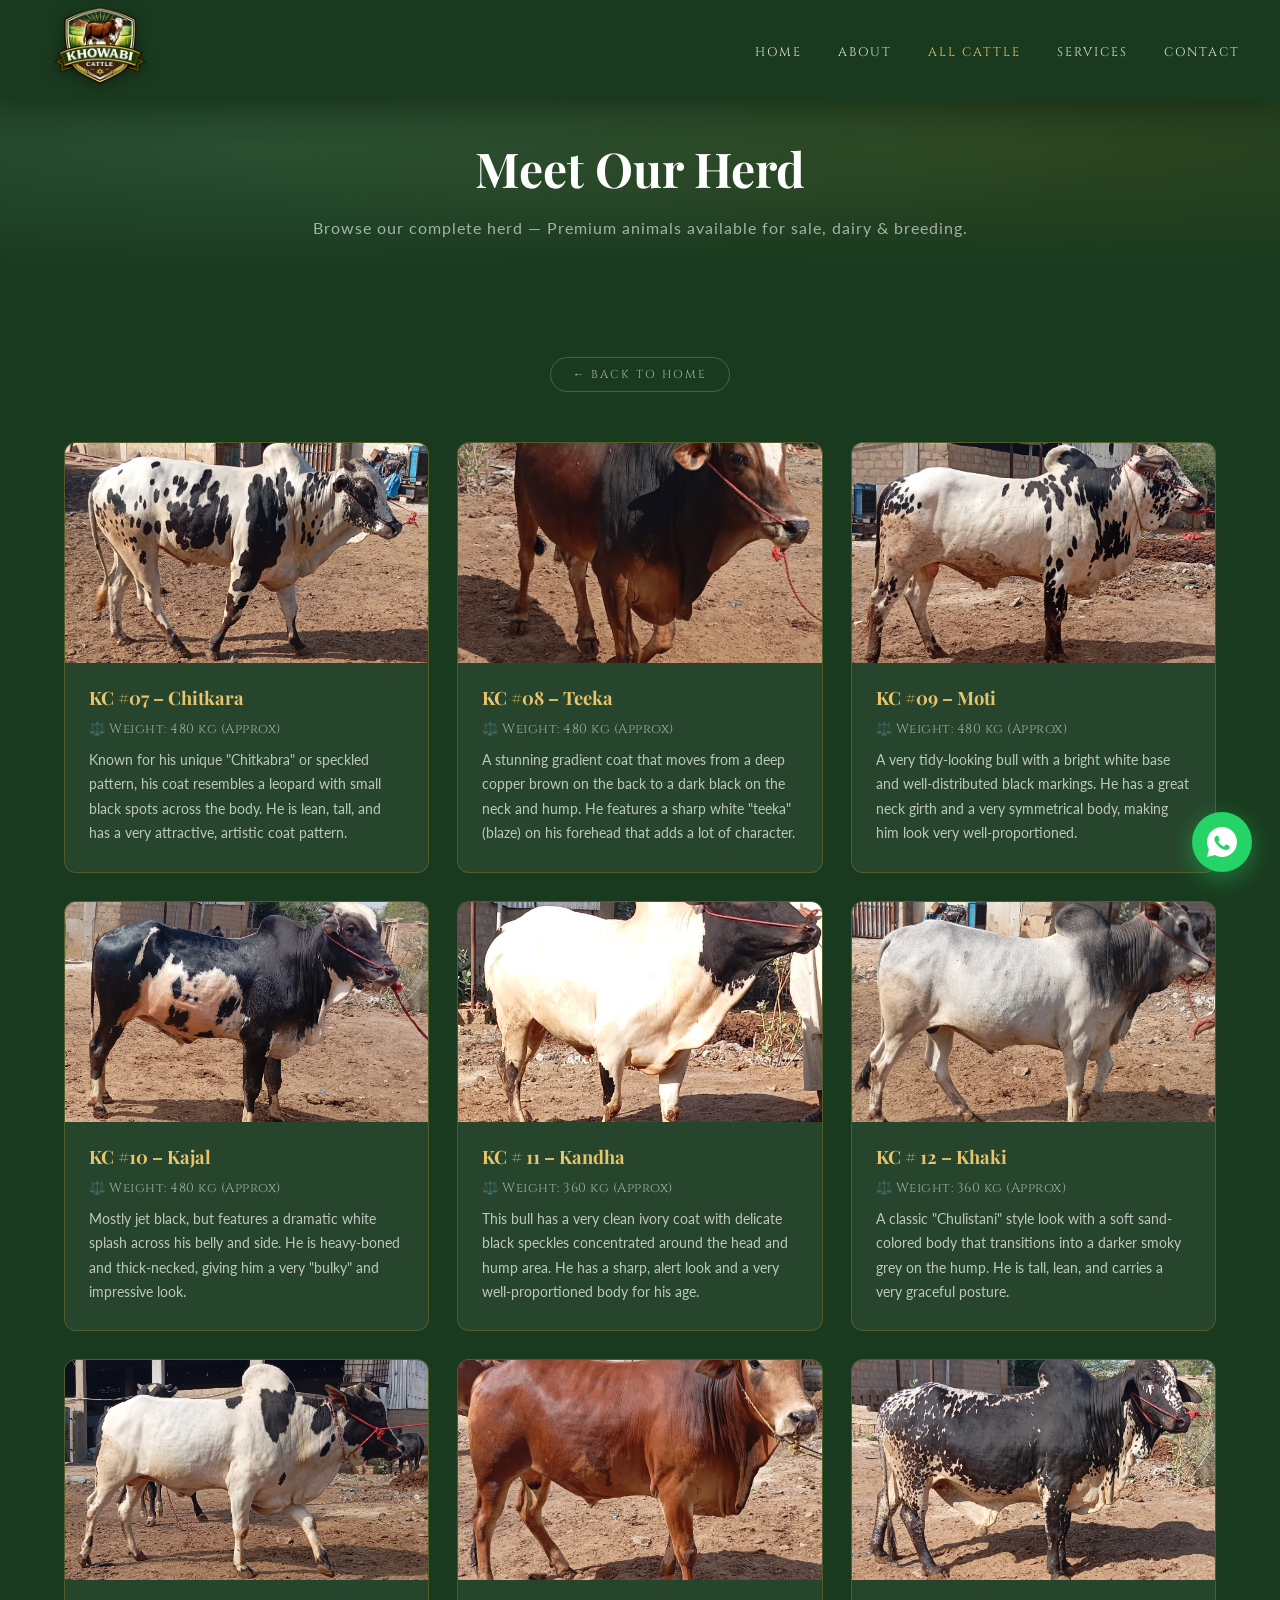
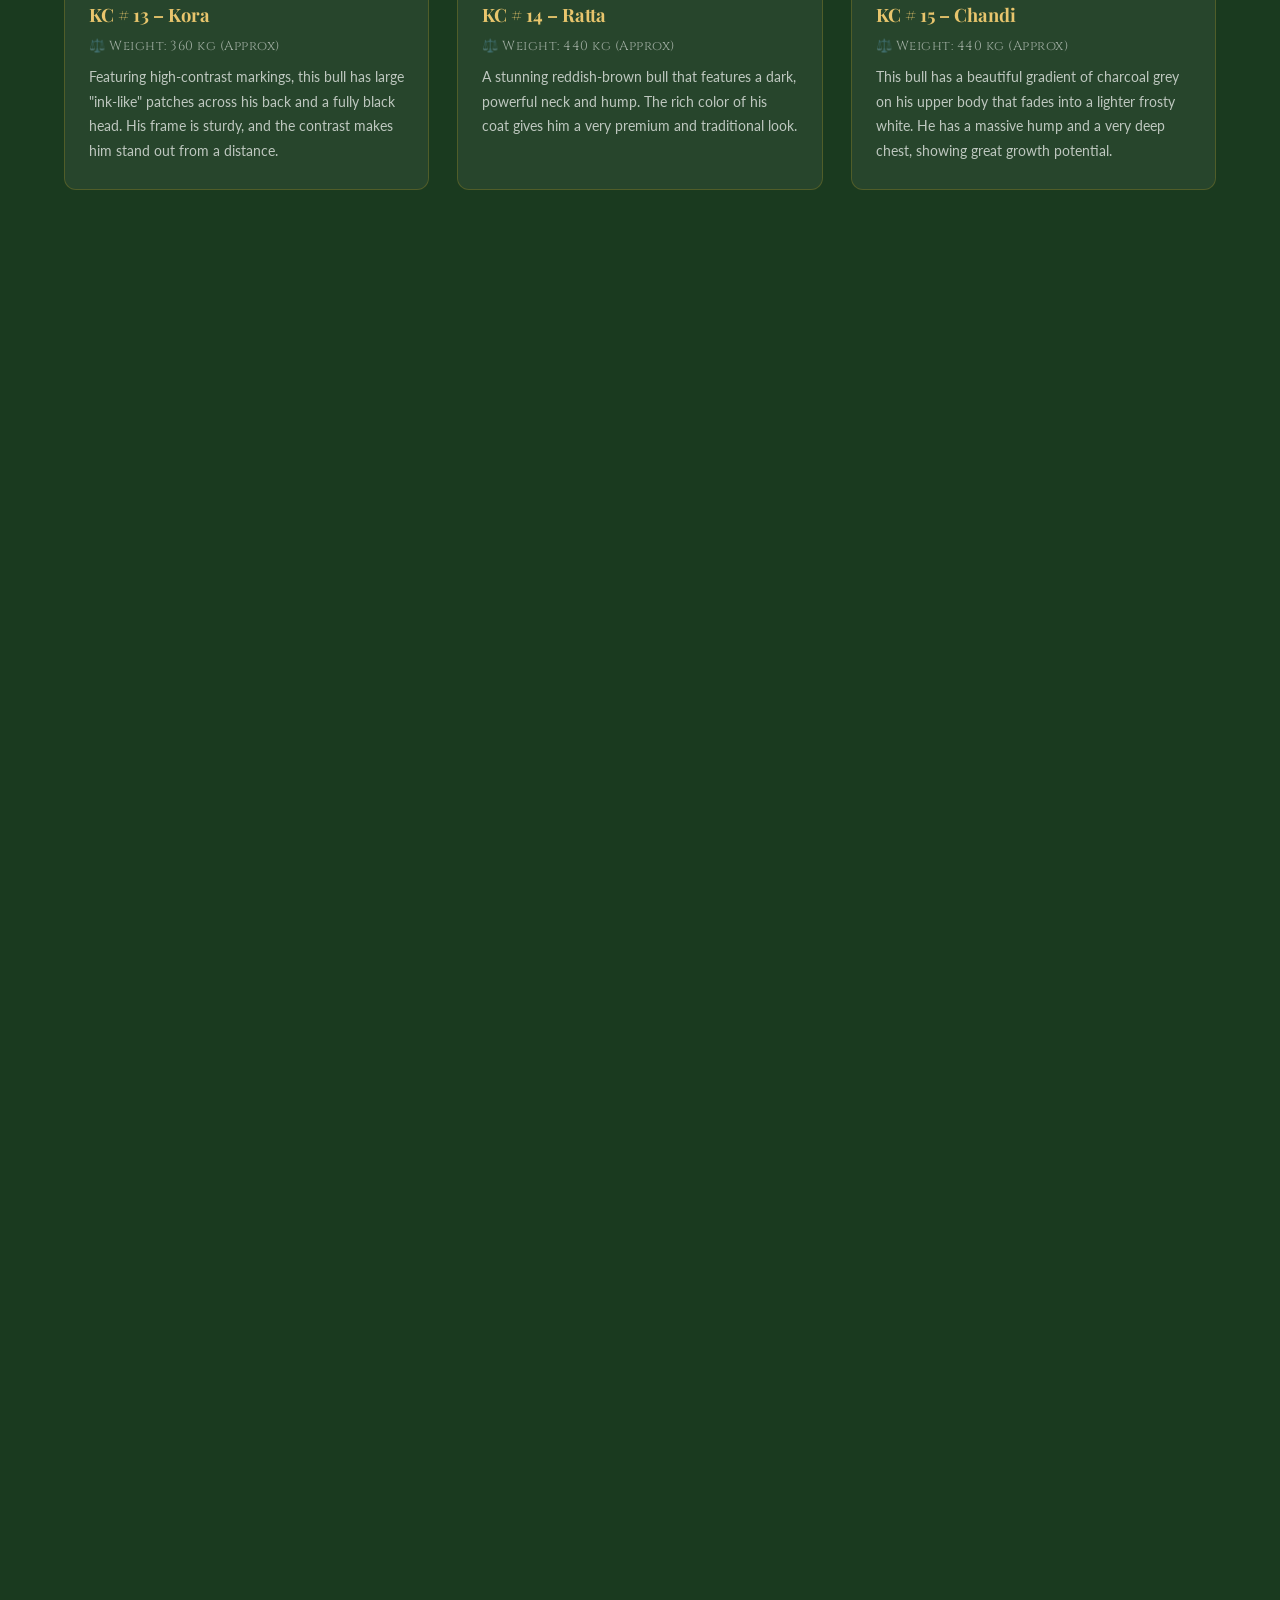
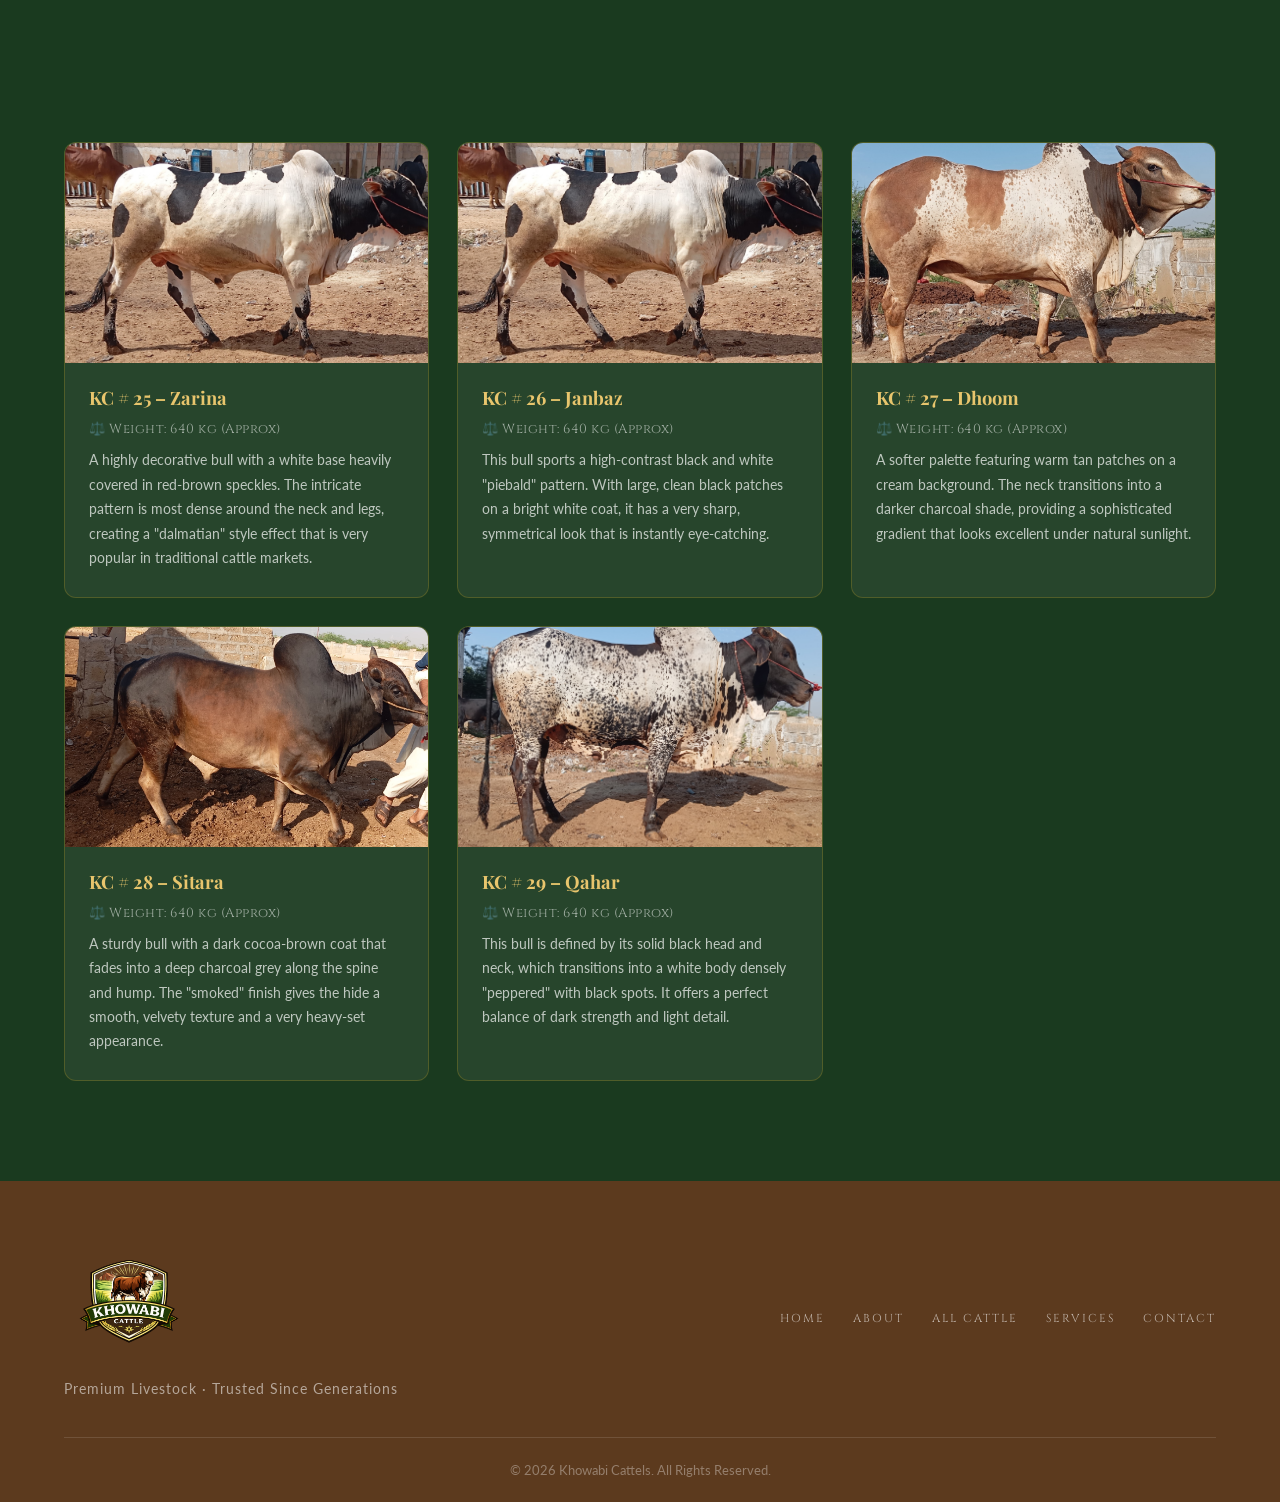
==== commit 62874957: "Changes 21-04-2026" ====
--- a/all-cattle.html
+++ b/all-cattle.html
@@ -7,6 +7,9 @@
   <title>All Cattle – Khowabi Cattels</title>
   <link rel="stylesheet" href="style.css" />
   <link rel="preconnect" href="https://fonts.googleapis.com">
+  <!-- FAV Icon -->
+     <link rel="icon" type="image/png" href="logo.png" />
+
   <link
     href="https://fonts.googleapis.com/css2?family=Playfair+Display:wght@700;900&family=Lato:wght@300;400;700&family=Cinzel:wght@600;800&display=swap"
     rel="stylesheet">
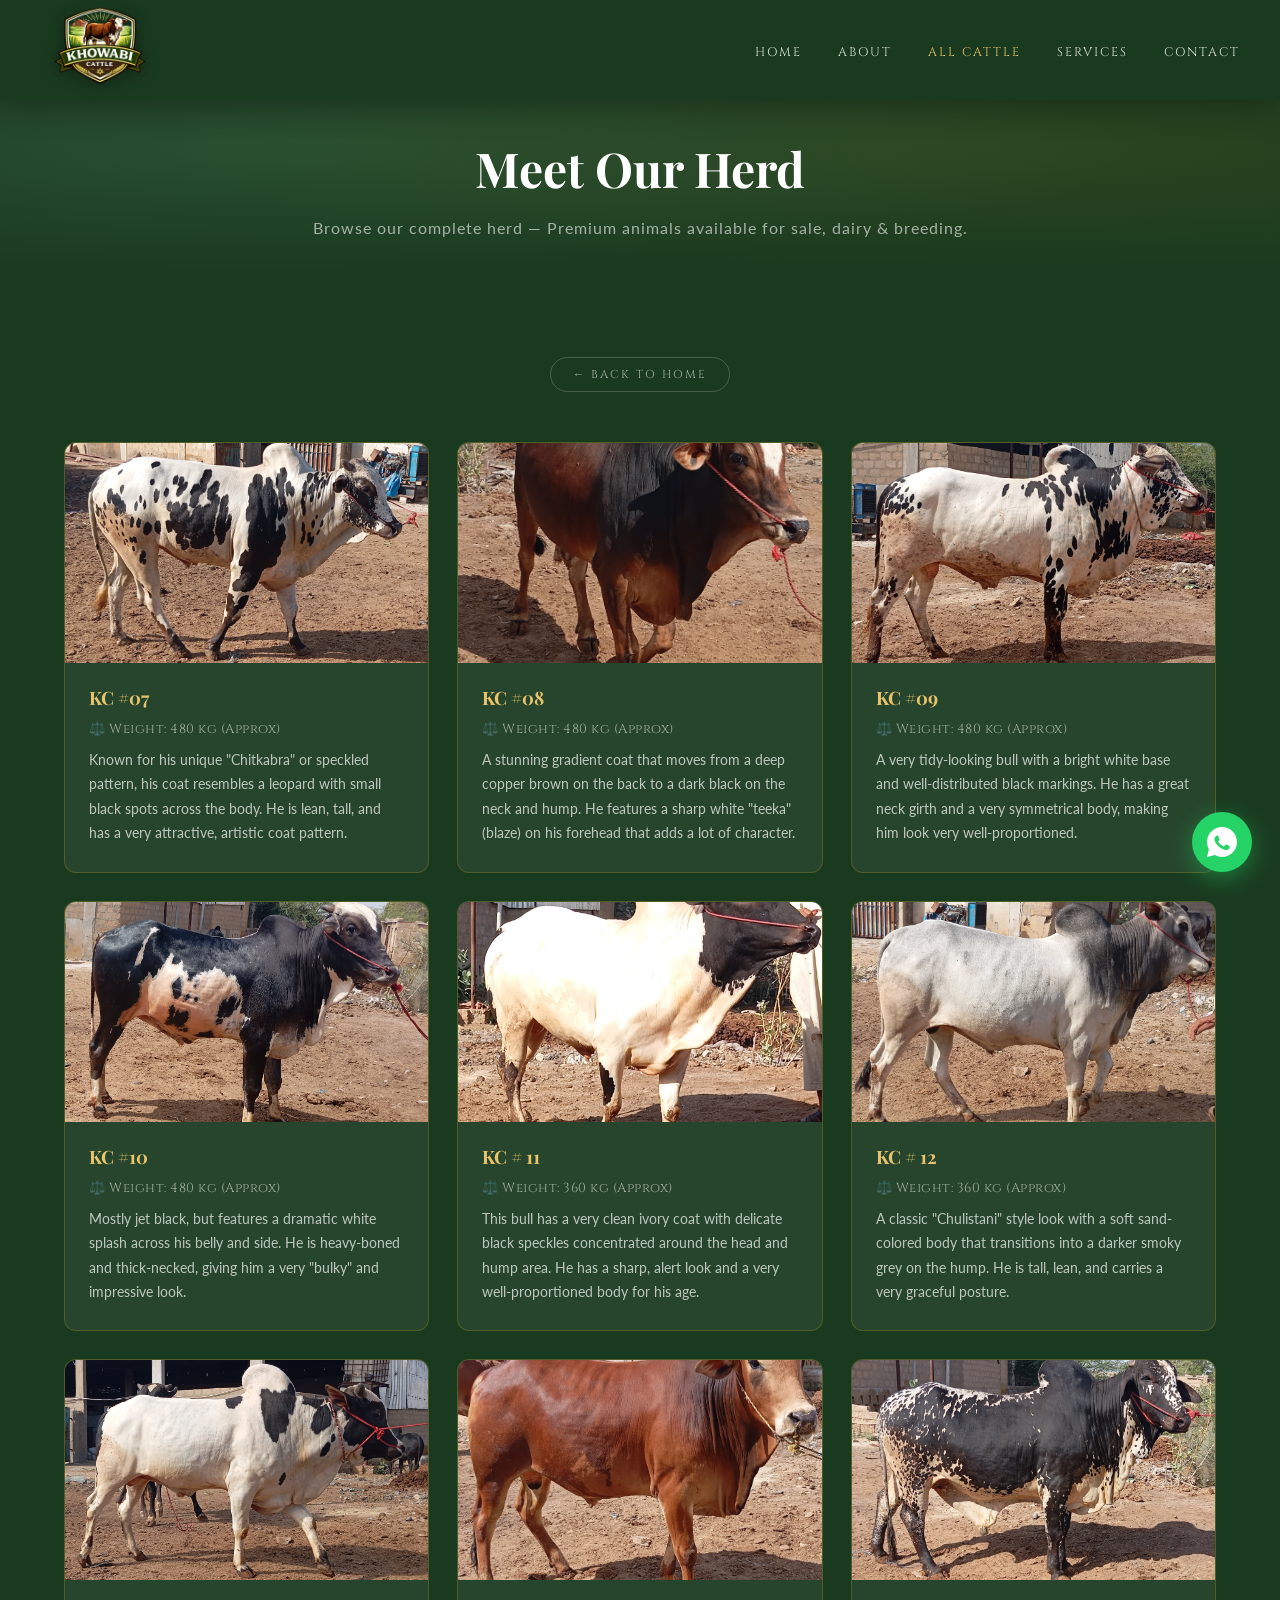
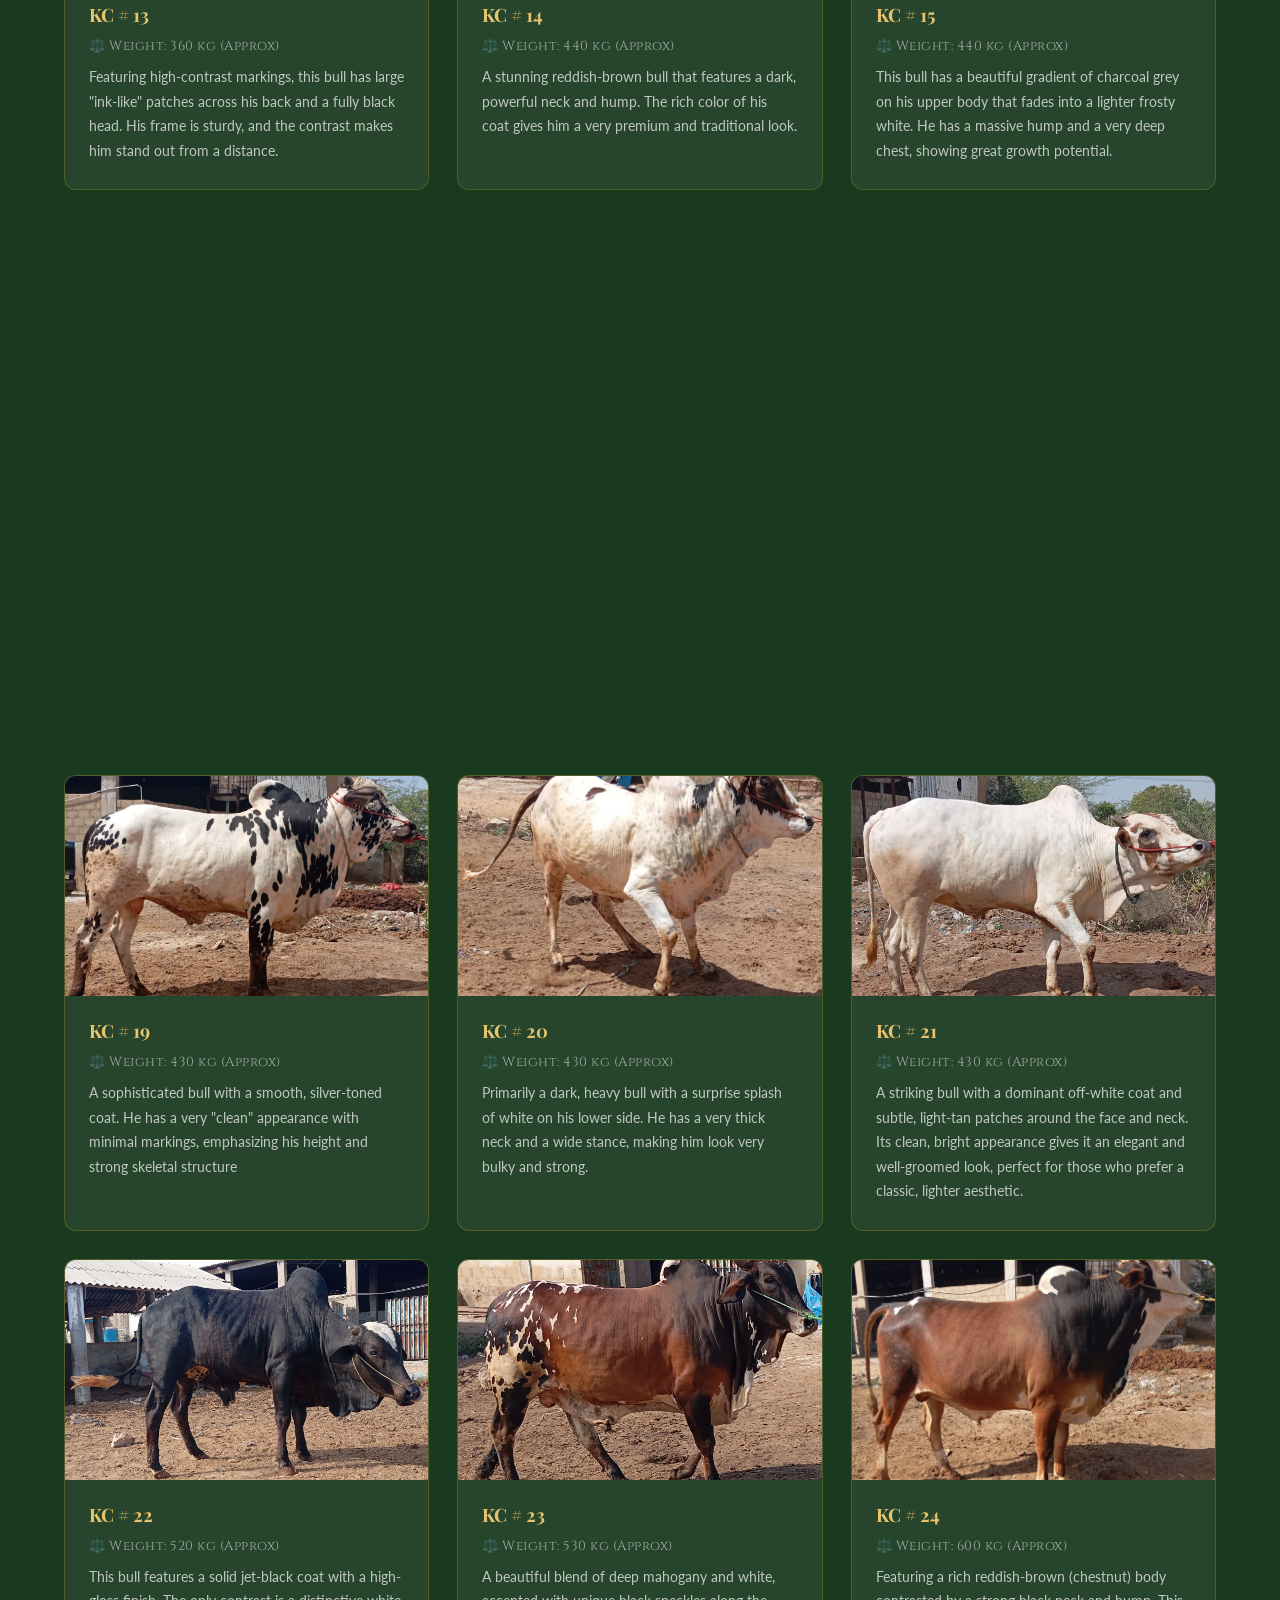
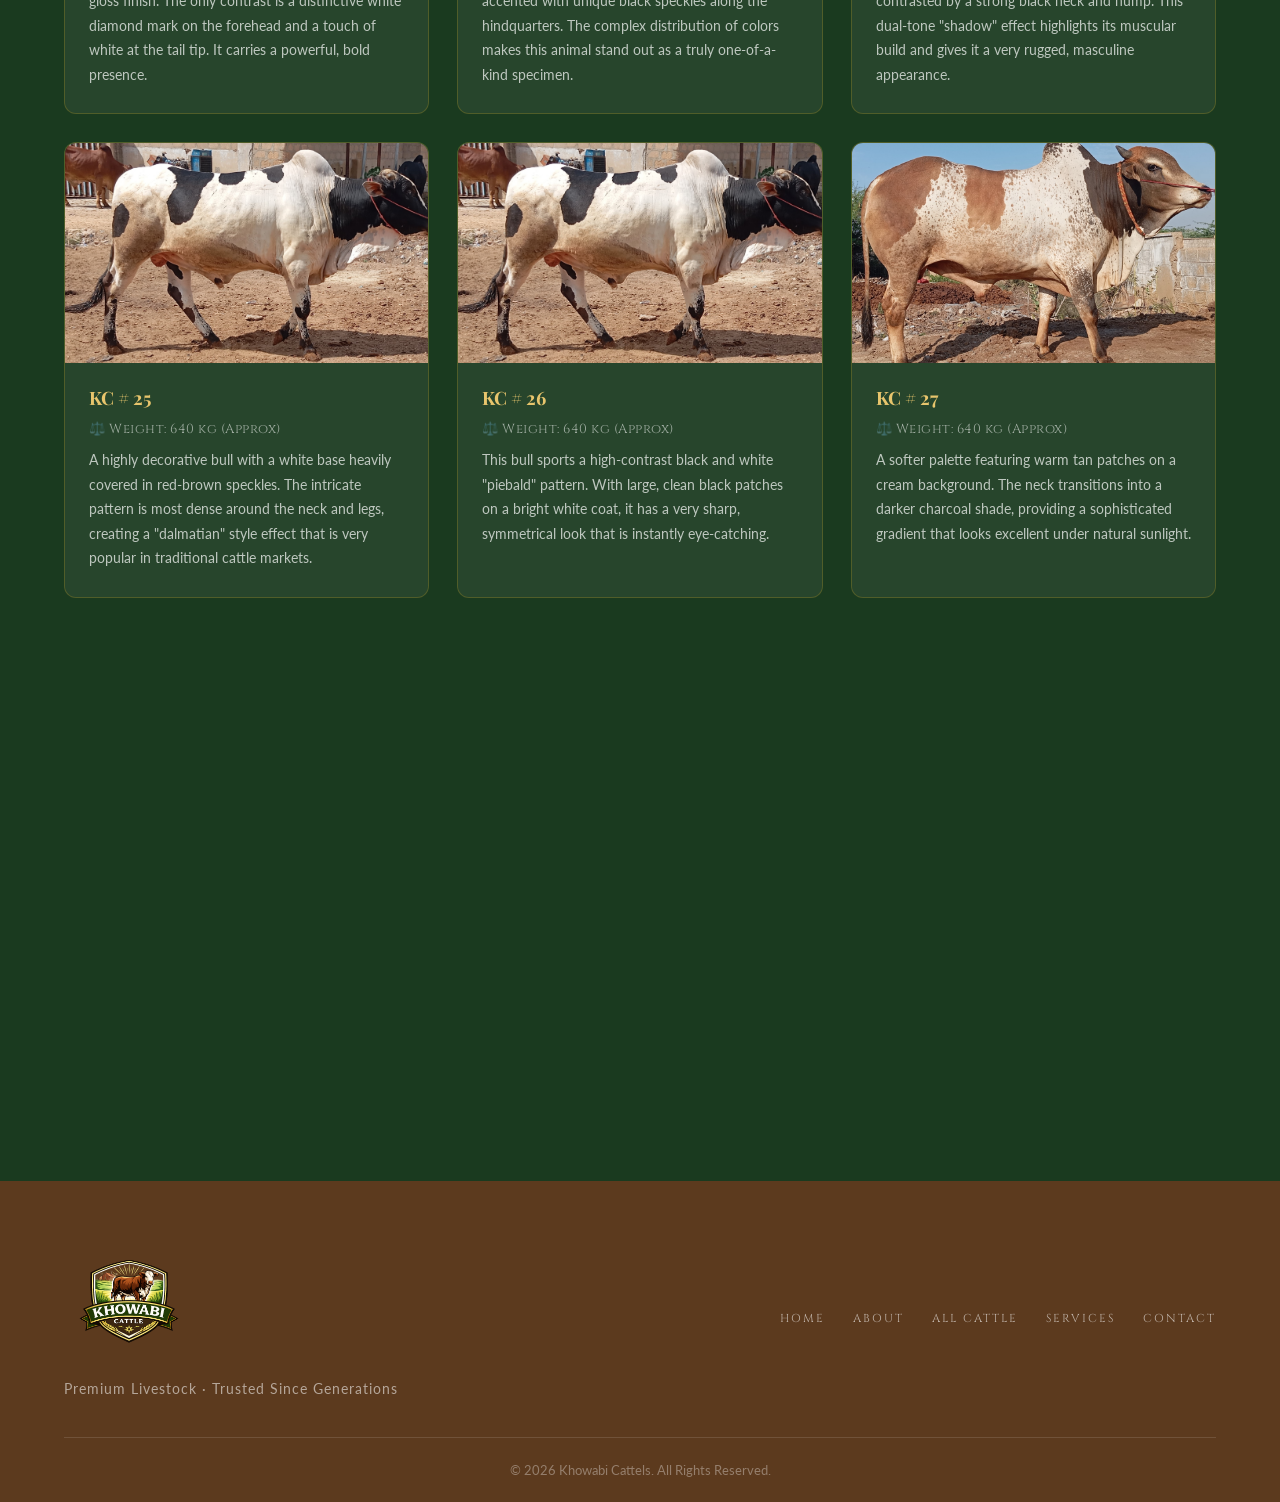
==== commit e32bd84b: "Changes Updated 21-04-2026" ====
--- a/all-cattle.html
+++ b/all-cattle.html
@@ -175,7 +175,7 @@
 
           </div>
           <div class="cow-info">
-            <h3>KC #07 – Chitkara</h3>
+            <h3>KC #07 </h3>
             <div class="cow-meta">
               <span>⚖️ Weight: 480 kg (Approx)</span>
             </div>
@@ -192,7 +192,7 @@
 
           </div>
           <div class="cow-info">
-            <h3>KC #08 – Teeka</h3>
+            <h3>KC #08  </h3>
             <div class="cow-meta">
               <span>⚖️ Weight: 480 kg (Approx)</span>
             </div>
@@ -209,7 +209,7 @@
 
           </div>
           <div class="cow-info">
-            <h3>KC #09 – Moti</h3>
+            <h3>KC #09  </h3>
             <div class="cow-meta">
               <span>⚖️ Weight: 480 kg (Approx)</span>
             </div>
@@ -227,7 +227,7 @@
 
           </div>
           <div class="cow-info">
-            <h3>KC #10 – Kajal</h3>
+            <h3>KC #10  </h3>
             <div class="cow-meta">
               <span>⚖️ Weight: 480 kg (Approx)</span>
             </div>
@@ -242,7 +242,7 @@
             <img src="KC 11 9mn.jpg" alt="Bull 5" loading="lazy" />
           </div>
           <div class="cow-info">
-            <h3>KC # 11 – Kandha</h3>
+            <h3>KC # 11  </h3>
             <div class="cow-meta">
               <span>⚖️ Weight: 360 kg (Approx)</span>
             </div>
@@ -259,7 +259,7 @@
 
           </div>
           <div class="cow-info">
-            <h3>KC # 12 – Khaki</h3>
+            <h3>KC # 12  </h3>
             <div class="cow-meta">
               <span>⚖️ Weight: 360 kg (Approx)</span>
             </div>
@@ -276,7 +276,7 @@
 
           </div>
           <div class="cow-info">
-            <h3>KC # 13 – Kora</h3>
+            <h3>KC # 13 </h3>
             <div class="cow-meta">
               <span>⚖️ Weight: 360 kg (Approx)</span>
             </div>
@@ -293,7 +293,7 @@
 
           </div>
           <div class="cow-info">
-            <h3>KC # 14 – Ratta</h3>
+            <h3>KC # 14  </h3>
             <div class="cow-meta">
               <span>⚖️ Weight: 440 kg (Approx)</span>
             </div>
@@ -310,7 +310,7 @@
 
           </div>
           <div class="cow-info">
-            <h3>KC # 15 – Chandi</h3>
+            <h3>KC # 15  </h3>
             <div class="cow-meta">
               <span>⚖️ Weight: 440 kg (Approx)</span>
             </div>
@@ -327,7 +327,7 @@
 
           </div>
           <div class="cow-info">
-            <h3>KC # 16 – Talao</h3>
+            <h3>KC # 16  </h3>
             <div class="cow-meta">
               <span> ⚖️ Weight: 440 kg (Approx)</span>
             </div>
@@ -344,7 +344,7 @@
 
           </div>
           <div class="cow-info">
-            <h3>KC # 17 – Kabla / Shaded Black</h3>
+            <h3>KC # 17  </h3>
             <div class="cow-meta">
               <span>⚖️ Weight: 440 kg (Approx)</span>
             </div>
@@ -363,7 +363,7 @@
 
           </div>
           <div class="cow-info">
-            <h3>KC # 18 – Cheeta</h3>
+            <h3>KC # 18  </h3>
             <div class="cow-meta">
               <span>⚖️ Weight: 430 kg (Approx)</span>
             </div>
@@ -380,7 +380,7 @@
 
           </div>
           <div class="cow-info">
-            <h3>KC # 19 – Seemab</h3>
+            <h3>KC # 19 </h3>
             <div class="cow-meta">
               <span>⚖️ Weight: 430 kg (Approx)</span>
             </div>
@@ -397,7 +397,7 @@
 
           </div>
           <div class="cow-info">
-            <h3>KC # 20 – Kajla</h3>
+            <h3>KC # 20  </h3>
             <div class="cow-meta">
               <span>⚖️ Weight: 430 kg (Approx)</span>
             </div>
@@ -414,7 +414,7 @@
 
           </div>
           <div class="cow-info">
-            <h3>KC # 21 – Badal</h3>
+            <h3>KC # 21  </h3>
             <div class="cow-meta">
               <span>⚖️ Weight: 430 kg (Approx)</span>
             </div>
@@ -432,7 +432,7 @@
 
           </div>
           <div class="cow-info">
-            <h3>KC # 22 – Heera</h3>
+            <h3>KC # 22  </h3>
             <div class="cow-meta">
               <span>⚖️ Weight: 520 kg (Approx)</span>
             </div>
@@ -451,7 +451,7 @@
 
           </div>
           <div class="cow-info">
-            <h3>KC # 23 – Shirin</h3>
+            <h3>KC # 23  </h3>
             <div class="cow-meta">
               <span>⚖️ Weight: 530 kg (Approx) </span>
             </div>
@@ -469,7 +469,7 @@
 
           </div>
           <div class="cow-info">
-            <h3>KC # 24 – Sultan</h3>
+            <h3>KC # 24  </h3>
             <div class="cow-meta">
               <span>⚖️ Weight: 600 kg (Approx)</span>
             </div>
@@ -487,7 +487,7 @@
 
           </div>
           <div class="cow-info">
-            <h3>KC # 25 – Zarina</h3>
+            <h3>KC # 25  </h3>
             <div class="cow-meta">
               <span>⚖️ Weight: 640 kg (Approx)</span>
             </div>
@@ -506,7 +506,7 @@
 
           </div>
           <div class="cow-info">
-            <h3>KC # 26 – Janbaz</h3>
+            <h3>KC # 26  </h3>
             <div class="cow-meta">
               <span>⚖️ Weight: 640 kg (Approx)</span>
             </div>
@@ -524,7 +524,7 @@
 
           </div>
           <div class="cow-info">
-            <h3>KC # 27 – Dhoom</h3>
+            <h3>KC # 27  </h3>
             <div class="cow-meta">
               <span>⚖️ Weight: 640 kg (Approx)</span>
             </div>
@@ -542,7 +542,7 @@
 
           </div>
           <div class="cow-info">
-            <h3>KC # 28 – Sitara</h3>
+            <h3>KC # 28  </h3>
             <div class="cow-meta">
               <span>⚖️ Weight: 640 kg (Approx)</span>
             </div>
@@ -559,7 +559,7 @@
 
           </div>
           <div class="cow-info">
-            <h3>KC # 29 – Qahar</h3>
+            <h3>KC # 29  </h3>
             <div class="cow-meta">
               <span>⚖️ Weight: 640 kg (Approx)</span>
             </div>
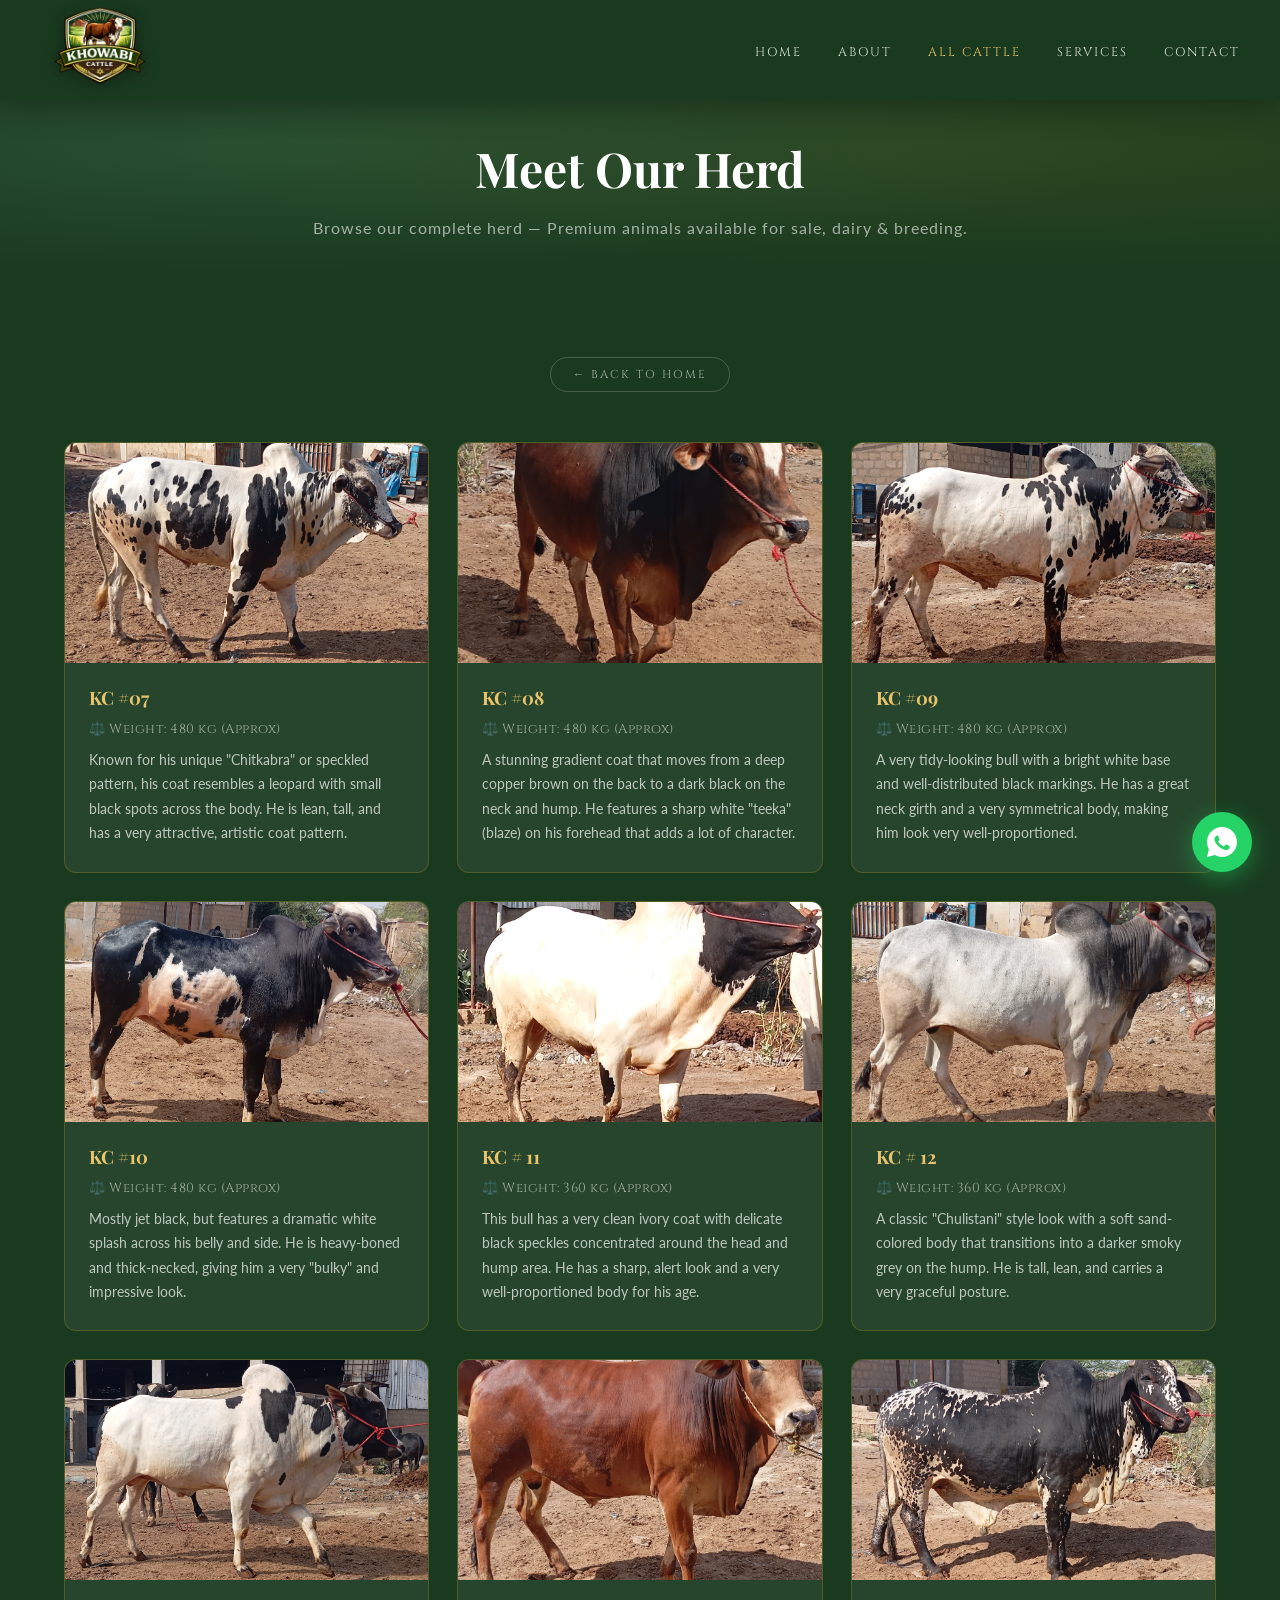
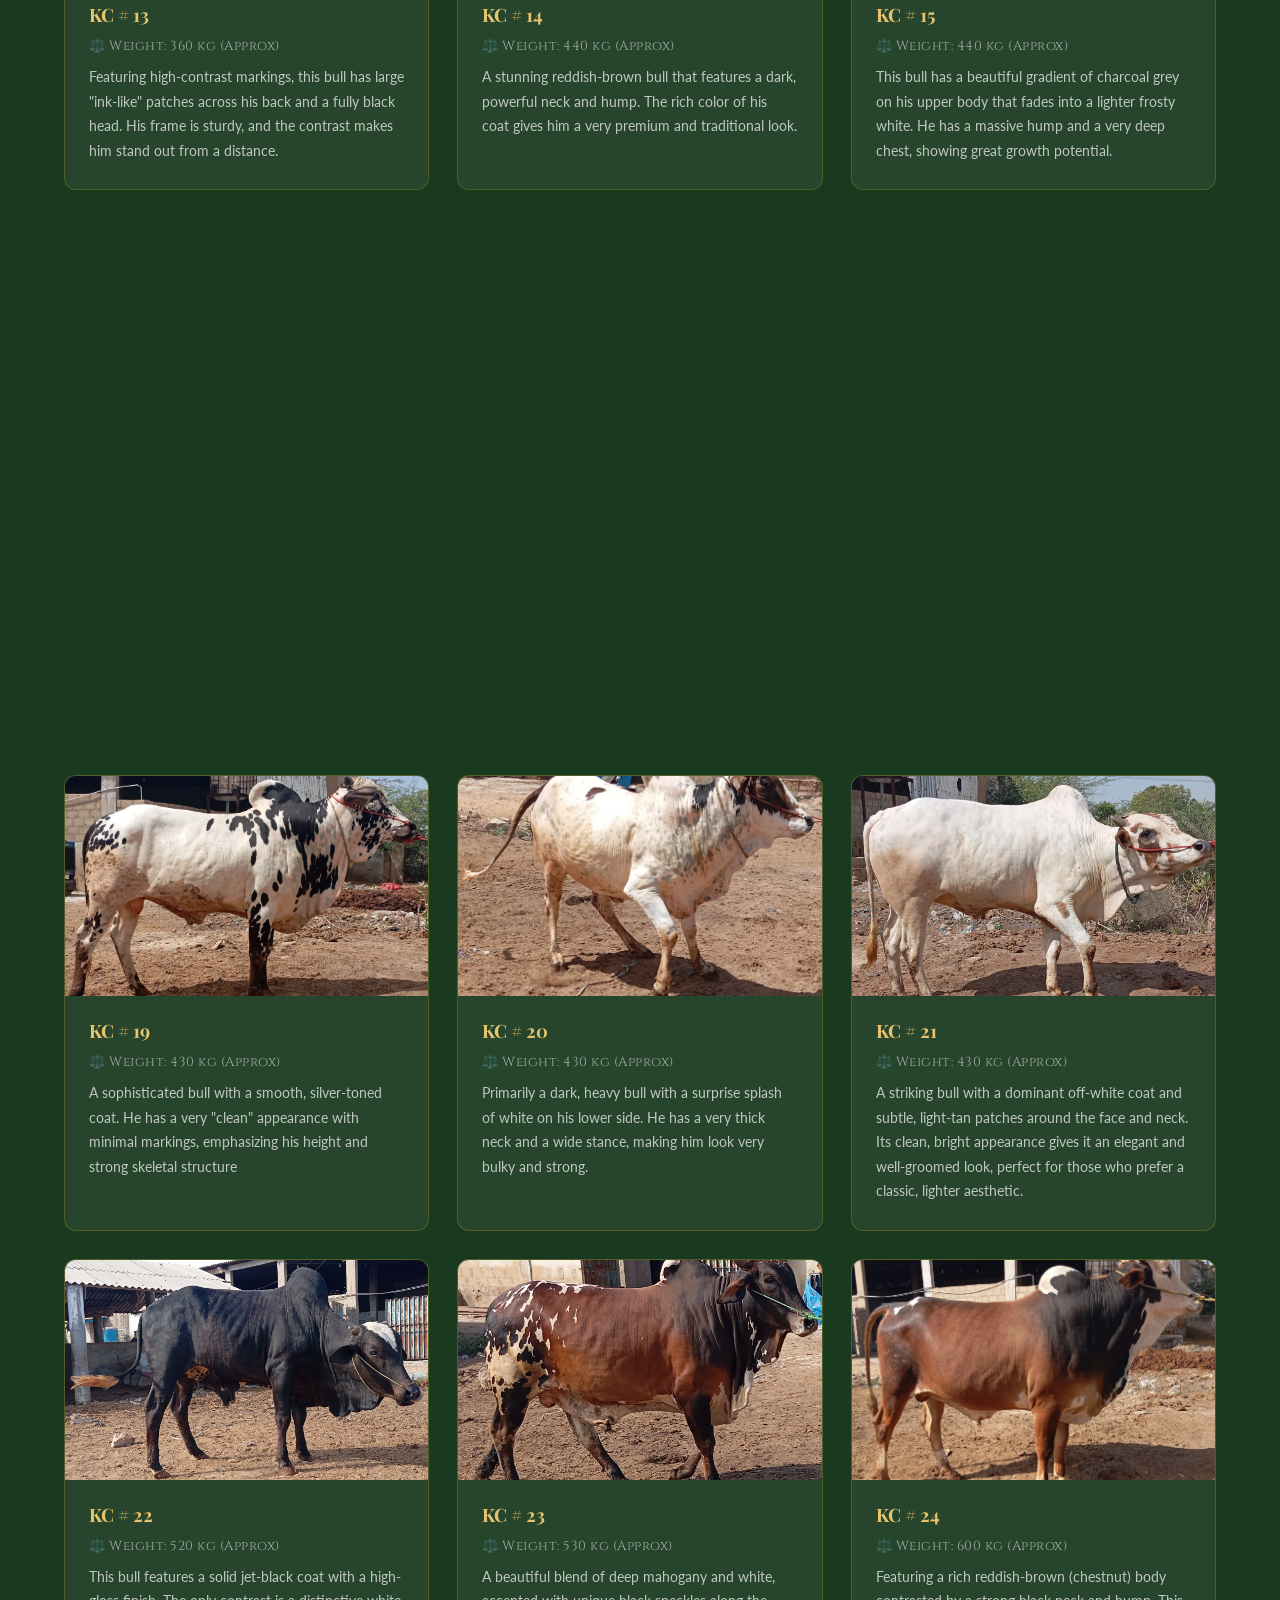
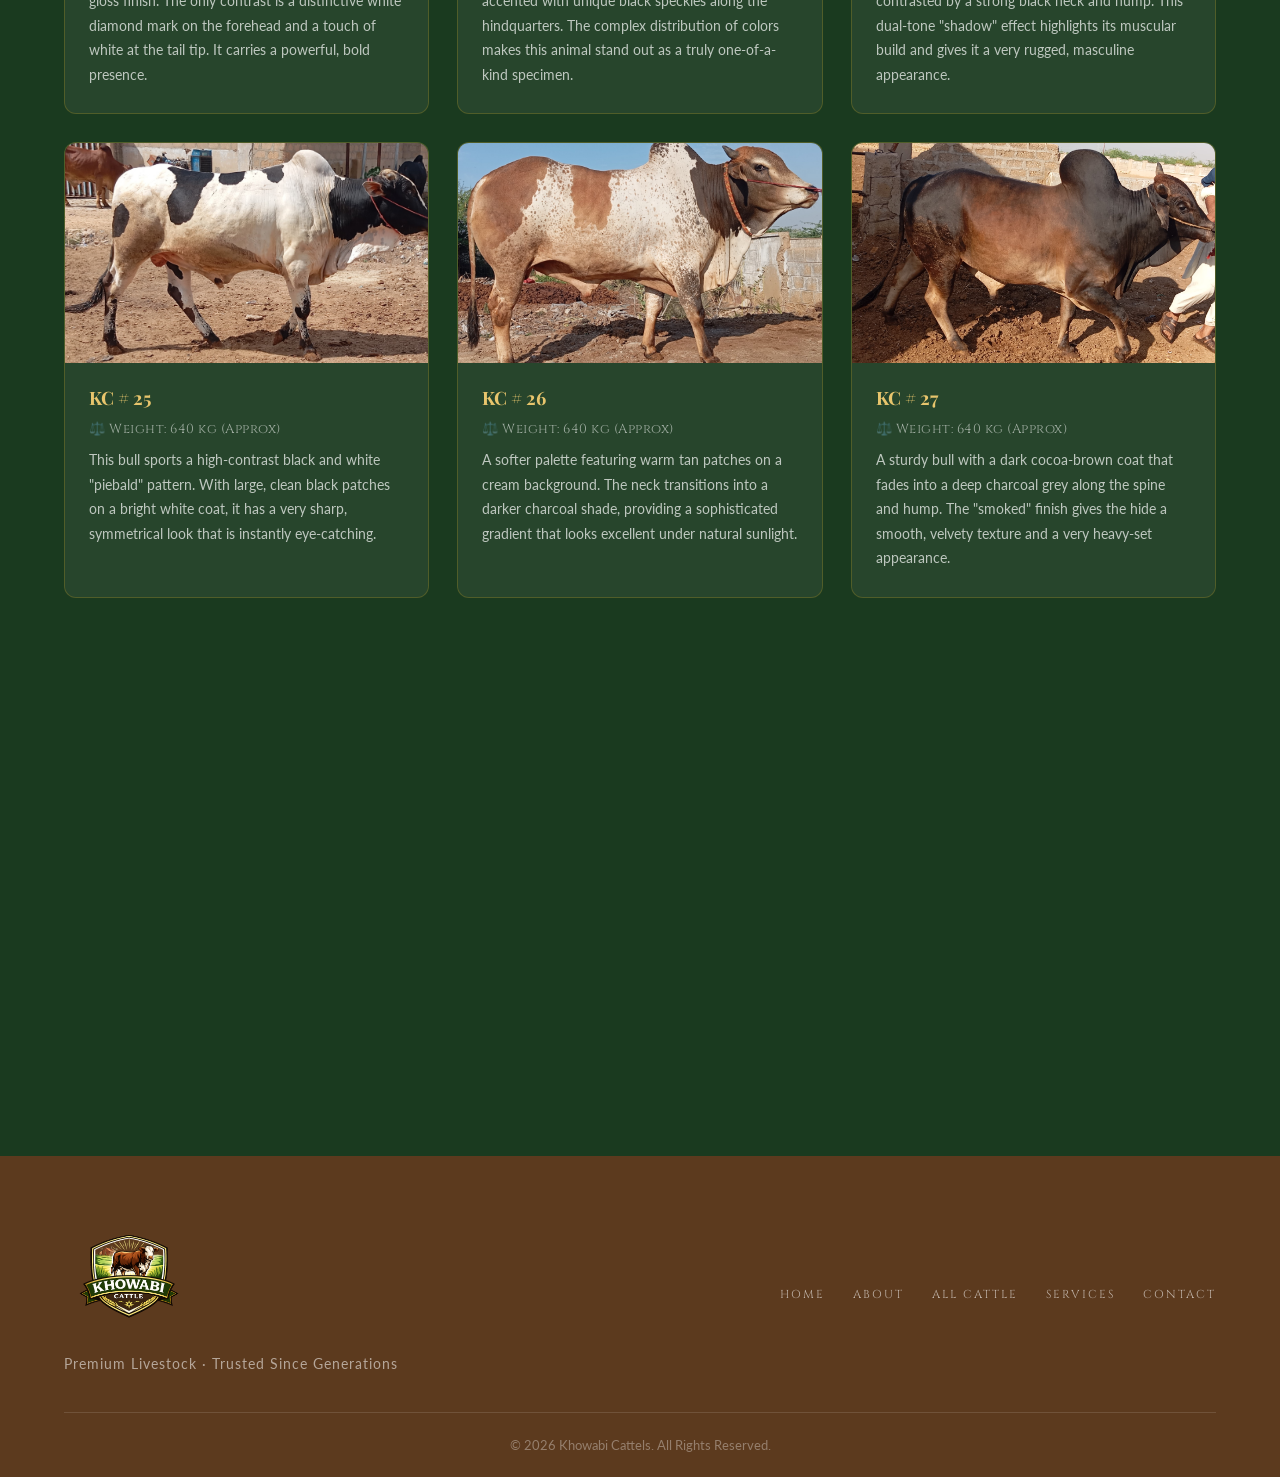
==== commit 57961060: "Changes Updated 21-04-2026" ====
--- a/all-cattle.html
+++ b/all-cattle.html
@@ -481,7 +481,7 @@
         <!-- COW 25 -->
 
 
-        <div class="cow-card">
+        <!-- <div class="cow-card">
           <div class="cow-img-wrap">
             <img src="KC 26 16 mn.jpg" alt="Cow 19" loading="lazy" />
 
@@ -495,9 +495,9 @@
               is most dense around the neck and legs, creating a "dalmatian" style effect that is very popular in
               traditional cattle markets.</p>
           </div>
-        </div>
-
-        <!-- COW 26 -->
+        </div> -->
+
+        <!-- COW 25 --> 
 
 
         <div class="cow-card">
@@ -506,7 +506,7 @@
 
           </div>
           <div class="cow-info">
-            <h3>KC # 26  </h3>
+            <h3>KC # 25  </h3>
             <div class="cow-meta">
               <span>⚖️ Weight: 640 kg (Approx)</span>
             </div>
@@ -515,7 +515,7 @@
           </div>
         </div>
 
-        <!-- COW 27 -->
+        <!-- COW 26 -->
 
 
         <div class="cow-card">
@@ -524,7 +524,7 @@
 
           </div>
           <div class="cow-info">
-            <h3>KC # 27  </h3>
+            <h3>KC # 26  </h3>
             <div class="cow-meta">
               <span>⚖️ Weight: 640 kg (Approx)</span>
             </div>
@@ -534,7 +534,7 @@
         </div>
 
 
-        <!-- COW 28 -->
+        <!-- COW 27 -->
 
         <div class="cow-card">
           <div class="cow-img-wrap">
@@ -542,7 +542,7 @@
 
           </div>
           <div class="cow-info">
-            <h3>KC # 28  </h3>
+            <h3>KC # 27  </h3>
             <div class="cow-meta">
               <span>⚖️ Weight: 640 kg (Approx)</span>
             </div>
@@ -551,7 +551,7 @@
           </div>
         </div>
 
-        <!-- COW 29 -->
+        <!-- COW 28 -->
 
         <div class="cow-card">
           <div class="cow-img-wrap">
@@ -559,7 +559,7 @@
 
           </div>
           <div class="cow-info">
-            <h3>KC # 29  </h3>
+            <h3>KC # 28  </h3>
             <div class="cow-meta">
               <span>⚖️ Weight: 640 kg (Approx)</span>
             </div>
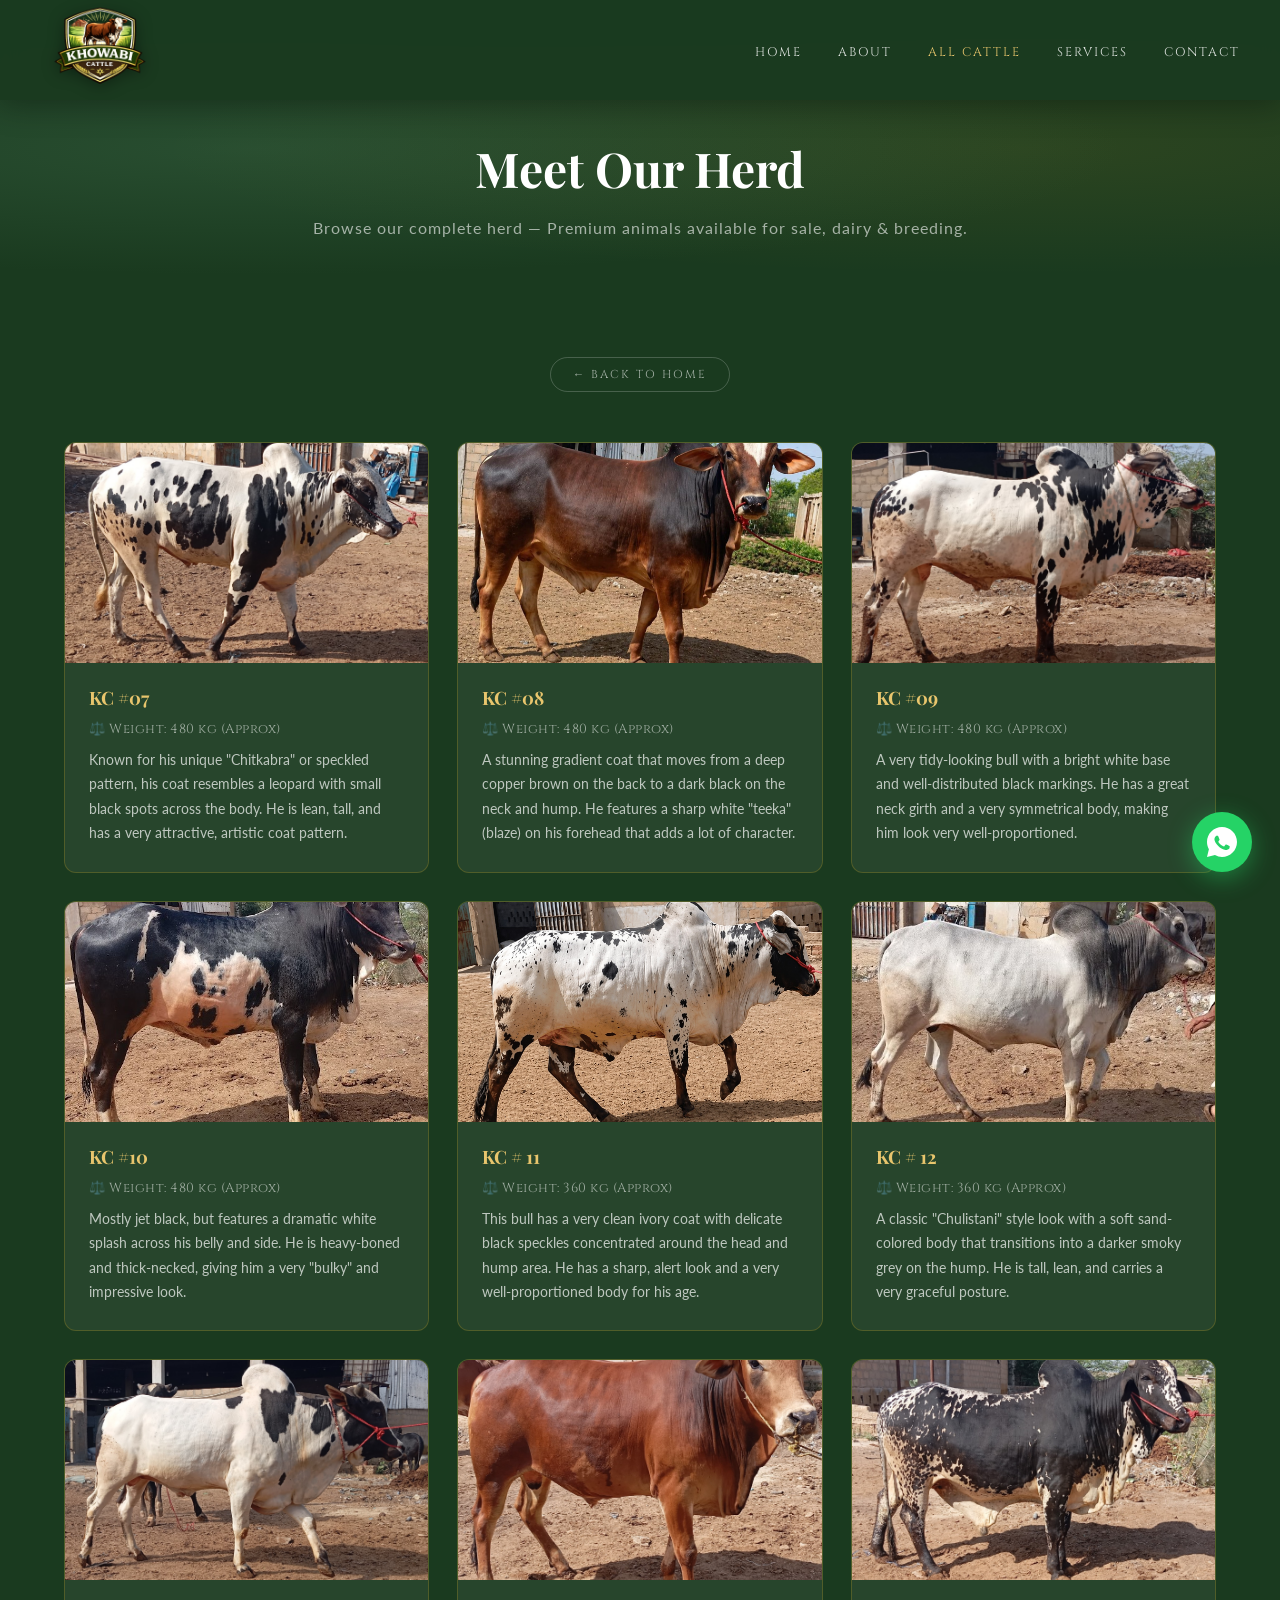
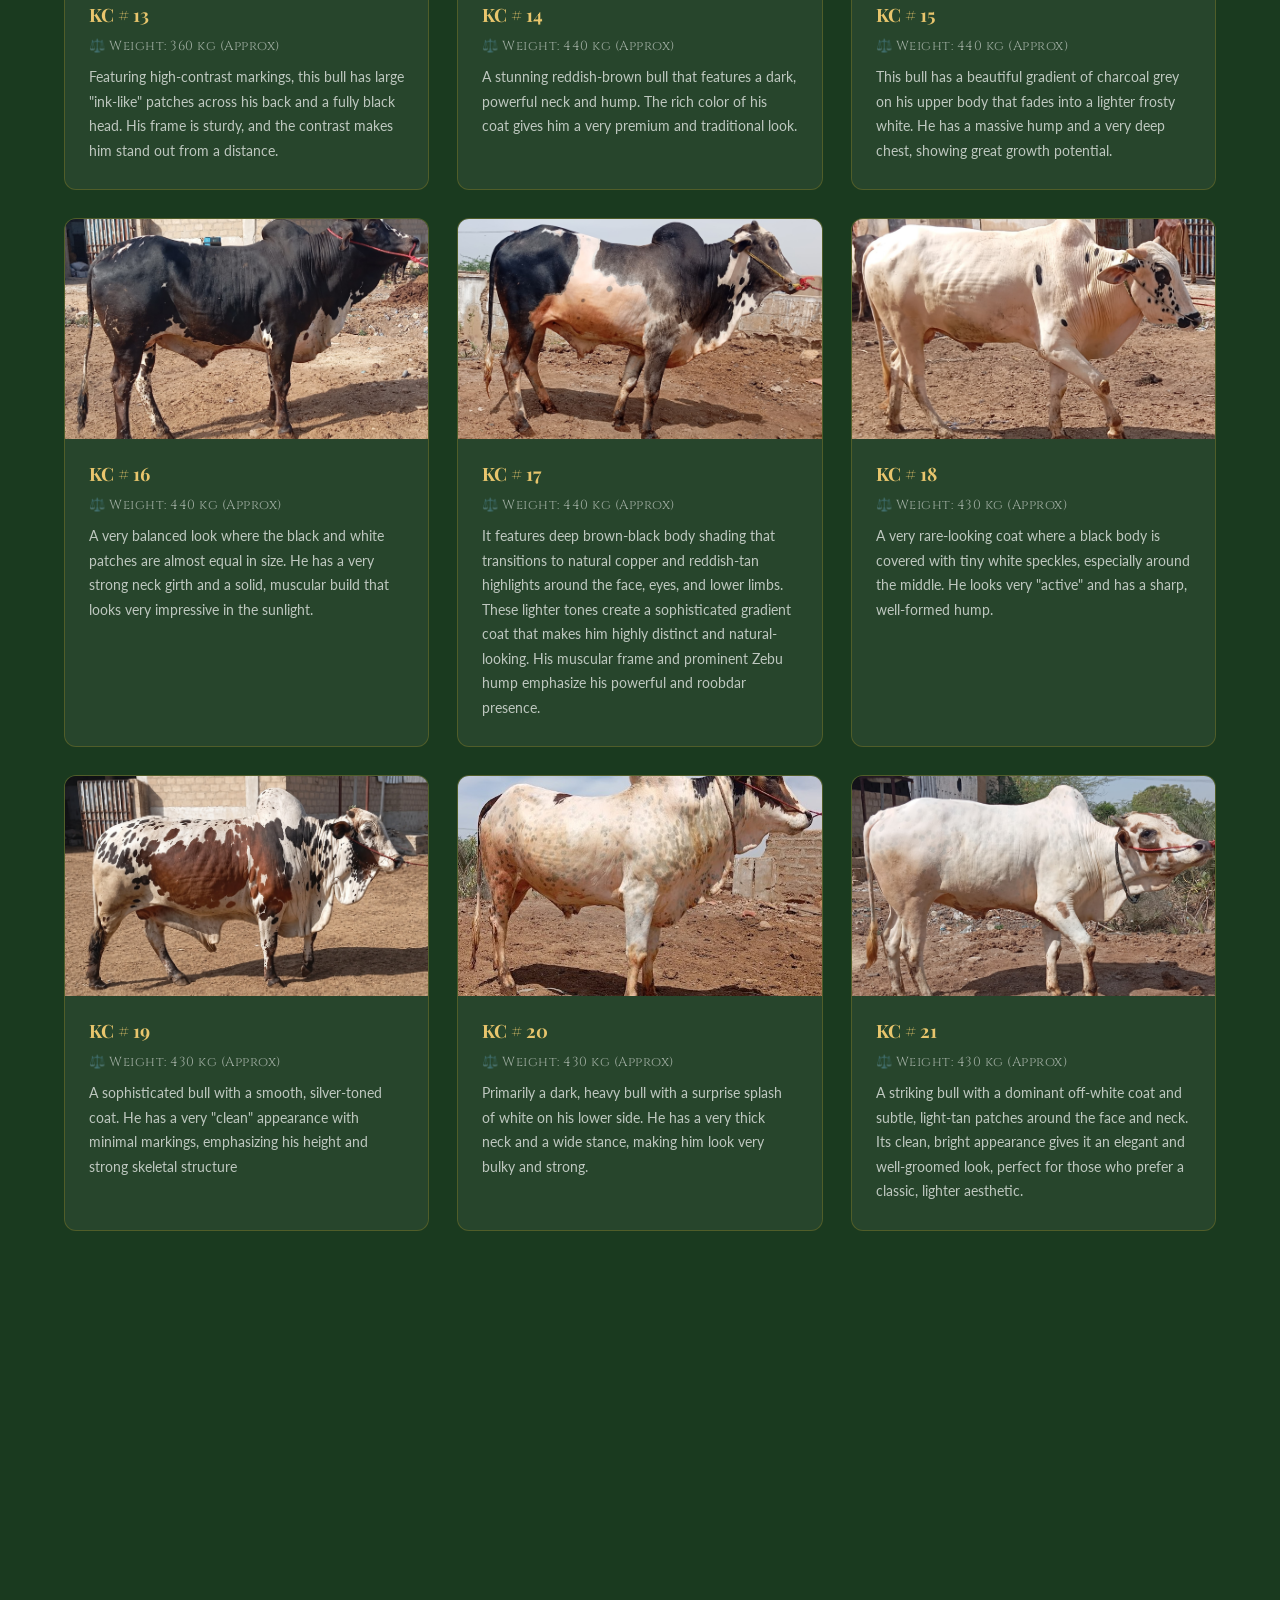
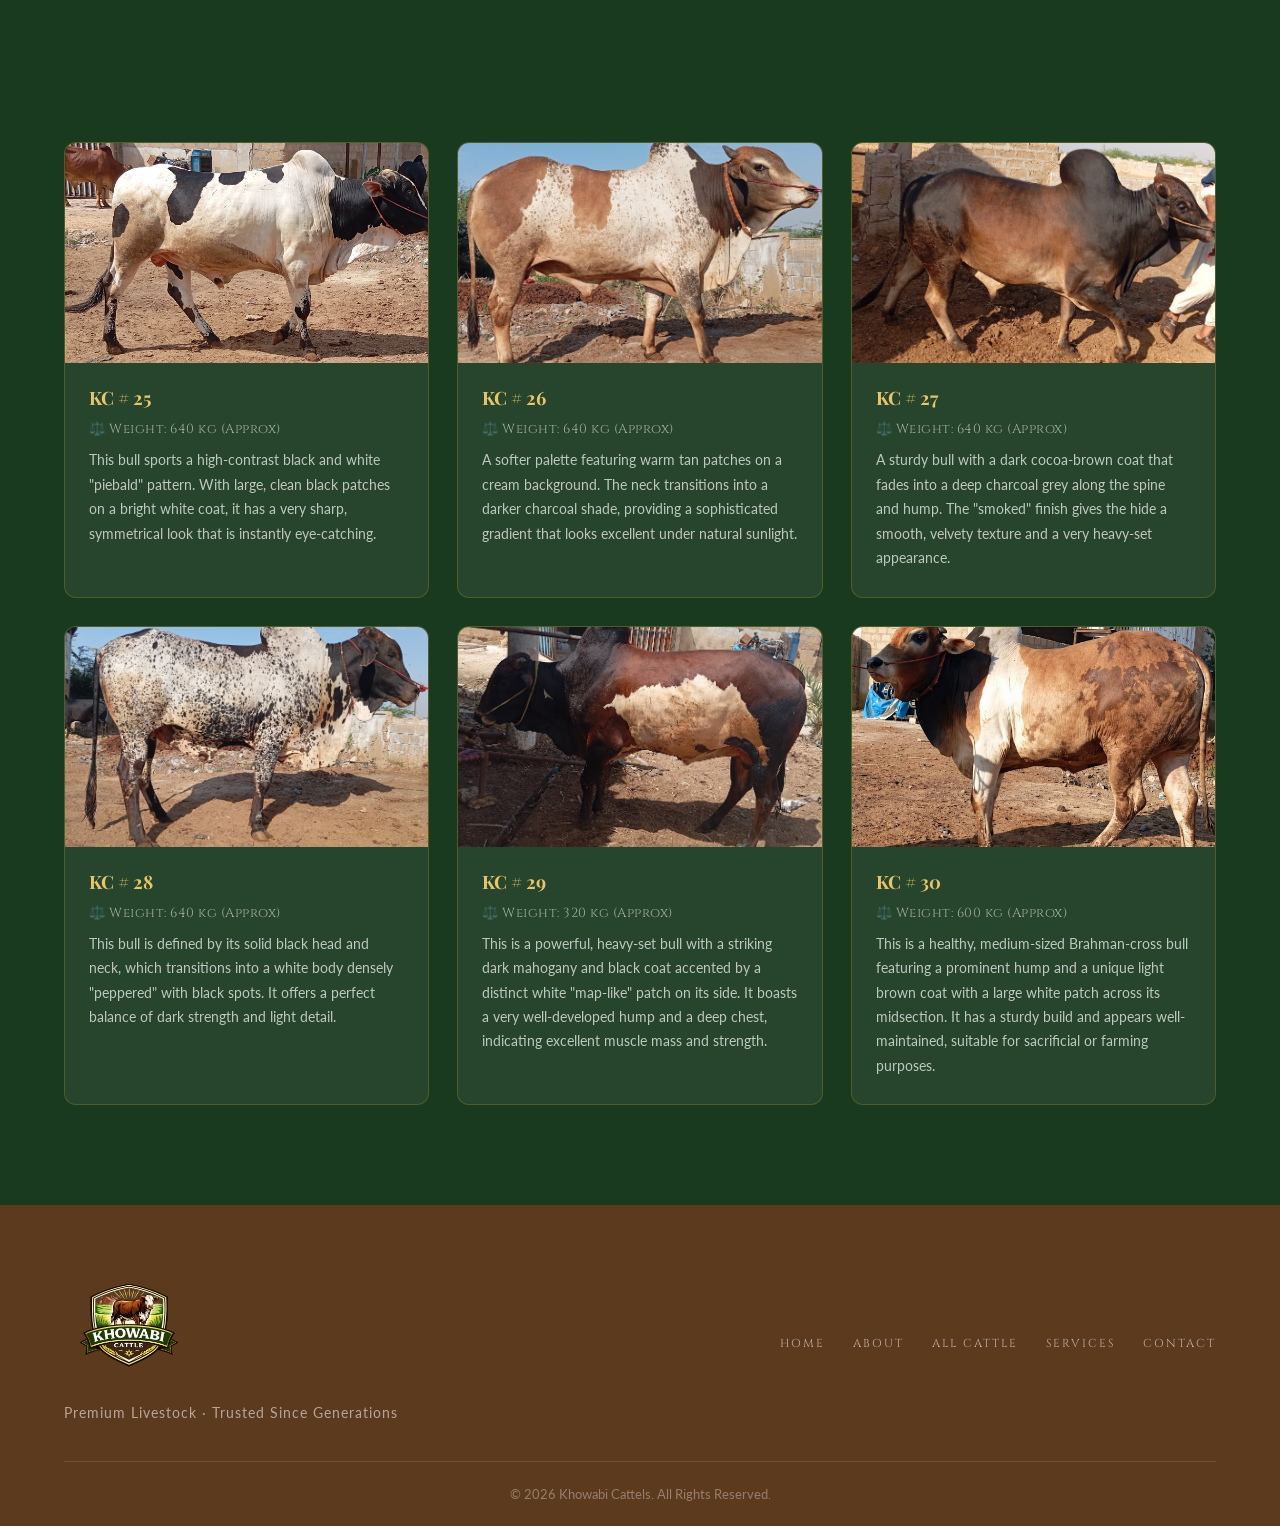
==== commit d6d09011: "Changes Updated 23-04-2026" ====
--- a/all-cattle.html
+++ b/all-cattle.html
@@ -8,7 +8,7 @@
   <link rel="stylesheet" href="style.css" />
   <link rel="preconnect" href="https://fonts.googleapis.com">
   <!-- FAV Icon -->
-     <link rel="icon" type="image/png" href="logo.png" />
+  <link rel="icon" type="image/png" href="logo.png" />
 
   <link
     href="https://fonts.googleapis.com/css2?family=Playfair+Display:wght@700;900&family=Lato:wght@300;400;700&family=Cinzel:wght@600;800&display=swap"
@@ -171,7 +171,7 @@
         <!-- COW 7 -->
         <div class="cow-card">
           <div class="cow-img-wrap">
-            <img src="KC 7 12mn.jpg" alt="Cow 1" loading="lazy" />
+            <img src="kc7.jpeg" alt="Cow 1" loading="lazy" />
 
           </div>
           <div class="cow-info">
@@ -188,11 +188,11 @@
 
         <div class="cow-card">
           <div class="cow-img-wrap">
-            <img src="KC 8 12mn.jpg" alt="Bull 2" loading="lazy" />
-
-          </div>
-          <div class="cow-info">
-            <h3>KC #08  </h3>
+            <img src="kc8.jpeg" alt="Bull 2" loading="lazy" />
+
+          </div>
+          <div class="cow-info">
+            <h3>KC #08 </h3>
             <div class="cow-meta">
               <span>⚖️ Weight: 480 kg (Approx)</span>
             </div>
@@ -205,11 +205,11 @@
 
         <div class="cow-card">
           <div class="cow-img-wrap">
-            <img src="KC 9 12mn.jpg" alt="Cow 3" loading="lazy" />
-
-          </div>
-          <div class="cow-info">
-            <h3>KC #09  </h3>
+            <img src="kc9.jpeg" alt="Cow 3" loading="lazy" />
+
+          </div>
+          <div class="cow-info">
+            <h3>KC #09 </h3>
             <div class="cow-meta">
               <span>⚖️ Weight: 480 kg (Approx)</span>
             </div>
@@ -223,11 +223,11 @@
 
         <div class="cow-card">
           <div class="cow-img-wrap">
-            <img src="KC 10 12mn.jpg" alt="Bull 4" loading="lazy" />
-
-          </div>
-          <div class="cow-info">
-            <h3>KC #10  </h3>
+            <img src="kc10.jpeg" alt="Bull 4" loading="lazy" />
+
+          </div>
+          <div class="cow-info">
+            <h3>KC #10 </h3>
             <div class="cow-meta">
               <span>⚖️ Weight: 480 kg (Approx)</span>
             </div>
@@ -239,10 +239,10 @@
         <!-- COW 11 -->
         <div class="cow-card">
           <div class="cow-img-wrap">
-            <img src="KC 11 9mn.jpg" alt="Bull 5" loading="lazy" />
-          </div>
-          <div class="cow-info">
-            <h3>KC # 11  </h3>
+            <img src="kc11.jpeg" alt="Bull 5" loading="lazy" />
+          </div>
+          <div class="cow-info">
+            <h3>KC # 11 </h3>
             <div class="cow-meta">
               <span>⚖️ Weight: 360 kg (Approx)</span>
             </div>
@@ -255,11 +255,11 @@
 
         <div class="cow-card">
           <div class="cow-img-wrap">
-            <img src="KC 12 9mn.jpg" alt="Cow 6" loading="lazy" />
-
-          </div>
-          <div class="cow-info">
-            <h3>KC # 12  </h3>
+            <img src="kc12.jpeg" alt="Cow 6" loading="lazy" />
+
+          </div>
+          <div class="cow-info">
+            <h3>KC # 12 </h3>
             <div class="cow-meta">
               <span>⚖️ Weight: 360 kg (Approx)</span>
             </div>
@@ -272,7 +272,7 @@
 
         <div class="cow-card">
           <div class="cow-img-wrap">
-            <img src="KC 13 9mn.jpg" alt="Bull 7" loading="lazy" />
+            <img src="kc13.jpeg" alt="Bull 7" loading="lazy" />
 
           </div>
           <div class="cow-info">
@@ -289,11 +289,11 @@
 
         <div class="cow-card">
           <div class="cow-img-wrap">
-            <img src="KC 14 11mn.jpg" alt="Bull 8" loading="lazy" />
-
-          </div>
-          <div class="cow-info">
-            <h3>KC # 14  </h3>
+            <img src="kc14.jpeg" alt="Bull 8" loading="lazy" />
+
+          </div>
+          <div class="cow-info">
+            <h3>KC # 14 </h3>
             <div class="cow-meta">
               <span>⚖️ Weight: 440 kg (Approx)</span>
             </div>
@@ -306,11 +306,11 @@
 
         <div class="cow-card">
           <div class="cow-img-wrap">
-            <img src="KC 15 11mn.jpg" alt="Cow 9" loading="lazy" />
-
-          </div>
-          <div class="cow-info">
-            <h3>KC # 15  </h3>
+            <img src="kc15.jpeg" alt="Cow 9" loading="lazy" />
+
+          </div>
+          <div class="cow-info">
+            <h3>KC # 15 </h3>
             <div class="cow-meta">
               <span>⚖️ Weight: 440 kg (Approx)</span>
             </div>
@@ -323,11 +323,11 @@
 
         <div class="cow-card">
           <div class="cow-img-wrap">
-            <img src="KC 16 11mn.jpg" alt="Bull 10" loading="lazy" />
-
-          </div>
-          <div class="cow-info">
-            <h3>KC # 16  </h3>
+            <img src="kc16.jpeg" alt="Bull 10" loading="lazy" />
+
+          </div>
+          <div class="cow-info">
+            <h3>KC # 16 </h3>
             <div class="cow-meta">
               <span> ⚖️ Weight: 440 kg (Approx)</span>
             </div>
@@ -340,11 +340,11 @@
 
         <div class="cow-card">
           <div class="cow-img-wrap">
-            <img src="KC 17 11mn.jpg" alt="Cow 11" loading="lazy" />
-
-          </div>
-          <div class="cow-info">
-            <h3>KC # 17  </h3>
+            <img src="kc17.jpeg" alt="Cow 11" loading="lazy" />
+
+          </div>
+          <div class="cow-info">
+            <h3>KC # 17 </h3>
             <div class="cow-meta">
               <span>⚖️ Weight: 440 kg (Approx)</span>
             </div>
@@ -359,11 +359,11 @@
 
         <div class="cow-card">
           <div class="cow-img-wrap">
-            <img src="KC 18 10 mn.jpg" alt="Bull 12" loading="lazy" />
-
-          </div>
-          <div class="cow-info">
-            <h3>KC # 18  </h3>
+            <img src="kc18.jpeg" alt="Bull 12" loading="lazy" />
+
+          </div>
+          <div class="cow-info">
+            <h3>KC # 18 </h3>
             <div class="cow-meta">
               <span>⚖️ Weight: 430 kg (Approx)</span>
             </div>
@@ -376,7 +376,7 @@
 
         <div class="cow-card">
           <div class="cow-img-wrap">
-            <img src="KC 19 10 mn.jpg" alt="Bull 13" loading="lazy" />
+            <img src="kc19.jpeg" alt="Bull 13" loading="lazy" />
 
           </div>
           <div class="cow-info">
@@ -393,11 +393,11 @@
 
         <div class="cow-card">
           <div class="cow-img-wrap">
-            <img src="KC 20 10 mn.jpg" alt="Cow 14" loading="lazy" />
-
-          </div>
-          <div class="cow-info">
-            <h3>KC # 20  </h3>
+            <img src="kc20.jpeg" alt="Cow 14" loading="lazy" />
+
+          </div>
+          <div class="cow-info">
+            <h3>KC # 20 </h3>
             <div class="cow-meta">
               <span>⚖️ Weight: 430 kg (Approx)</span>
             </div>
@@ -410,11 +410,11 @@
 
         <div class="cow-card">
           <div class="cow-img-wrap">
-            <img src="KC 21 10 mn.jpg" alt="Bull 15" loading="lazy" />
-
-          </div>
-          <div class="cow-info">
-            <h3>KC # 21  </h3>
+            <img src="kc21.jpeg" alt="Bull 15" loading="lazy" />
+
+          </div>
+          <div class="cow-info">
+            <h3>KC # 21 </h3>
             <div class="cow-meta">
               <span>⚖️ Weight: 430 kg (Approx)</span>
             </div>
@@ -428,11 +428,11 @@
 
         <div class="cow-card">
           <div class="cow-img-wrap">
-            <img src="KC 22 13 mn.jpg" alt="Bull 16" loading="lazy" />
-
-          </div>
-          <div class="cow-info">
-            <h3>KC # 22  </h3>
+            <img src="kc22.jpeg" alt="Bull 16" loading="lazy" />
+
+          </div>
+          <div class="cow-info">
+            <h3>KC # 22 </h3>
             <div class="cow-meta">
               <span>⚖️ Weight: 520 kg (Approx)</span>
             </div>
@@ -447,11 +447,11 @@
 
         <div class="cow-card">
           <div class="cow-img-wrap">
-            <img src="KC 23 13 mn.jpg" alt="Cow 17" loading="lazy" />
-
-          </div>
-          <div class="cow-info">
-            <h3>KC # 23  </h3>
+            <img src="kc23.jpeg" alt="Cow 17" loading="lazy" />
+
+          </div>
+          <div class="cow-info">
+            <h3>KC # 23 </h3>
             <div class="cow-meta">
               <span>⚖️ Weight: 530 kg (Approx) </span>
             </div>
@@ -465,11 +465,11 @@
 
         <div class="cow-card">
           <div class="cow-img-wrap">
-            <img src="KC 24 15 mn.jpg" alt="Bull 18" loading="lazy" />
-
-          </div>
-          <div class="cow-info">
-            <h3>KC # 24  </h3>
+            <img src="kc24.jpeg" alt="Bull 18" loading="lazy" />
+
+          </div>
+          <div class="cow-info">
+            <h3>KC # 24 </h3>
             <div class="cow-meta">
               <span>⚖️ Weight: 600 kg (Approx)</span>
             </div>
@@ -478,35 +478,18 @@
           </div>
         </div>
 
+
+
         <!-- COW 25 -->
 
 
-        <!-- <div class="cow-card">
-          <div class="cow-img-wrap">
-            <img src="KC 26 16 mn.jpg" alt="Cow 19" loading="lazy" />
-
-          </div>
-          <div class="cow-info">
-            <h3>KC # 25  </h3>
-            <div class="cow-meta">
-              <span>⚖️ Weight: 640 kg (Approx)</span>
-            </div>
-            <p>A highly decorative bull with a white base heavily covered in red-brown speckles. The intricate pattern
-              is most dense around the neck and legs, creating a "dalmatian" style effect that is very popular in
-              traditional cattle markets.</p>
-          </div>
-        </div> -->
-
-        <!-- COW 25 --> 
-
-
-        <div class="cow-card">
-          <div class="cow-img-wrap">
-            <img src="KC 26 16 mn.jpg" alt="Bull 20" loading="lazy" />
-
-          </div>
-          <div class="cow-info">
-            <h3>KC # 25  </h3>
+        <div class="cow-card">
+          <div class="cow-img-wrap">
+            <img src="kc25.jpeg" alt="Bull 20" loading="lazy" />
+
+          </div>
+          <div class="cow-info">
+            <h3>KC # 25 </h3>
             <div class="cow-meta">
               <span>⚖️ Weight: 640 kg (Approx)</span>
             </div>
@@ -520,11 +503,11 @@
 
         <div class="cow-card">
           <div class="cow-img-wrap">
-            <img src="KC 27 16 mn.jpg" alt="Bull 21" loading="lazy" />
-
-          </div>
-          <div class="cow-info">
-            <h3>KC # 26  </h3>
+            <img src="kc26.jpeg" alt="Bull 21" loading="lazy" />
+
+          </div>
+          <div class="cow-info">
+            <h3>KC # 26 </h3>
             <div class="cow-meta">
               <span>⚖️ Weight: 640 kg (Approx)</span>
             </div>
@@ -538,11 +521,11 @@
 
         <div class="cow-card">
           <div class="cow-img-wrap">
-            <img src="KC 28 16 mn.jpg" alt="Cow 22" loading="lazy" />
-
-          </div>
-          <div class="cow-info">
-            <h3>KC # 27  </h3>
+            <img src="kc27.jpeg" alt="Cow 22" loading="lazy" />
+
+          </div>
+          <div class="cow-info">
+            <h3>KC # 27 </h3>
             <div class="cow-meta">
               <span>⚖️ Weight: 640 kg (Approx)</span>
             </div>
@@ -555,11 +538,11 @@
 
         <div class="cow-card">
           <div class="cow-img-wrap">
-            <img src="KC 29 16 mn.jpg" alt="Bull 23" loading="lazy" />
-
-          </div>
-          <div class="cow-info">
-            <h3>KC # 28  </h3>
+            <img src="kc28.jpeg" alt="Bull 23" loading="lazy" />
+
+          </div>
+          <div class="cow-info">
+            <h3>KC # 28 </h3>
             <div class="cow-meta">
               <span>⚖️ Weight: 640 kg (Approx)</span>
             </div>
@@ -568,37 +551,47 @@
           </div>
         </div>
 
-        <!-- <div class="cow-card">
-          <div class="cow-img-wrap">
-            <img src="c7.jpg" alt="Bull 24" loading="lazy" />
-
-          </div>
-          <div class="cow-info">
-            <h3>Bull #024 – Azlan</h3>
-            <div class="cow-meta">
-              <span>🐄 Breed: Sahiwal</span>
-              <span>⚖️ Weight: 460 kg</span>
-              <span>🎂 Age: 2.5 Years</span>
-            </div>
-            <p>Healthy Sahiwal, naturally grazed, vaccinated. Strong build, ideal for breeding or qurbani.</p>
-          </div>
-        </div>
-
-        <div class="cow-card">
-          <div class="cow-img-wrap">
-            <img src="c8.jpg" alt="Cow 25" loading="lazy" />
-
-          </div>
-          <div class="cow-info">
-            <h3>Cow #025 – Laila</h3>
-            <div class="cow-meta">
-              <span>🐄 Breed: Cholistani</span>
-              <span>⚖️ Weight: 490 kg</span>
-              <span>🎂 Age: 3.5 Years</span>
-            </div>
-            <p>Pure Cholistani. Calm temperament, great for dairy or breeding programs.</p>
-          </div>
-        </div>
+
+        <!-- COW 29 -->
+
+        <div class="cow-card">
+          <div class="cow-img-wrap">
+            <img src="kc29.jpeg" alt="Bull 24" loading="lazy" />
+
+          </div>
+          <div class="cow-info">
+            <h3>KC # 29</h3>
+            <div class="cow-meta">
+              <span>⚖️ Weight: 320 kg (Approx)</span>
+            </div>
+            <p>This is a powerful, heavy-set bull with a striking dark mahogany and black coat accented by a distinct
+              white "map-like" patch on its side. It boasts a very well-developed hump and a deep chest, indicating
+              excellent muscle mass and strength.</p>
+          </div>
+        </div>
+
+        <!-- COW 30 -->
+
+
+        <div class="cow-card">
+          <div class="cow-img-wrap">
+            <img src="kc30.jpeg" alt="Cow 25" loading="lazy" />
+
+          </div>
+          <div class="cow-info">
+            <h3>KC # 30 </h3>
+            <div class="cow-meta">
+              <span>⚖️ Weight: 600 kg (Approx)</span>
+            </div>
+            <p>This is a healthy, medium-sized Brahman-cross bull featuring a prominent hump and a unique light brown
+              coat with a large white patch across its midsection. It has a sturdy build and appears well-maintained,
+              suitable for sacrificial or farming purposes.</p>
+          </div>
+        </div>
+
+
+        <!-- COW 31
+
 
         <div class="cow-card">
           <div class="cow-img-wrap">
@@ -616,6 +609,9 @@
           </div>
         </div>
 
+        
+
+
         <div class="cow-card">
           <div class="cow-img-wrap">
             <img src="c1.jpg" alt="Cow 27" loading="lazy" />
@@ -632,6 +628,8 @@
           </div>
         </div>
 
+         COW 33 
+
         <div class="cow-card">
           <div class="cow-img-wrap">
             <img src="c2.jpg" alt="Bull 28" loading="lazy" />
@@ -648,6 +646,9 @@
           </div>
         </div>
 
+         COW 34  
+
+
         <div class="cow-card">
           <div class="cow-img-wrap">
             <img src="c3.jpg" alt="Bull 29" loading="lazy" />
@@ -664,6 +665,8 @@
           </div>
         </div>
 
+           COW 35  
+
         <div class="cow-card">
           <div class="cow-img-wrap">
             <img src="c4.jpg" alt="Cow 30" loading="lazy" />
@@ -1238,12 +1241,12 @@
             </div>
             <p>Pure Cholistani. Calm temperament, great for dairy or breeding programs.</p>
           </div>
-        </div>-->
-        </div>
+        </div>
+      </div> -->
 
     </div>
   </section>
-  <!-- cards end -->
+  <!-- cards end
      
   
 
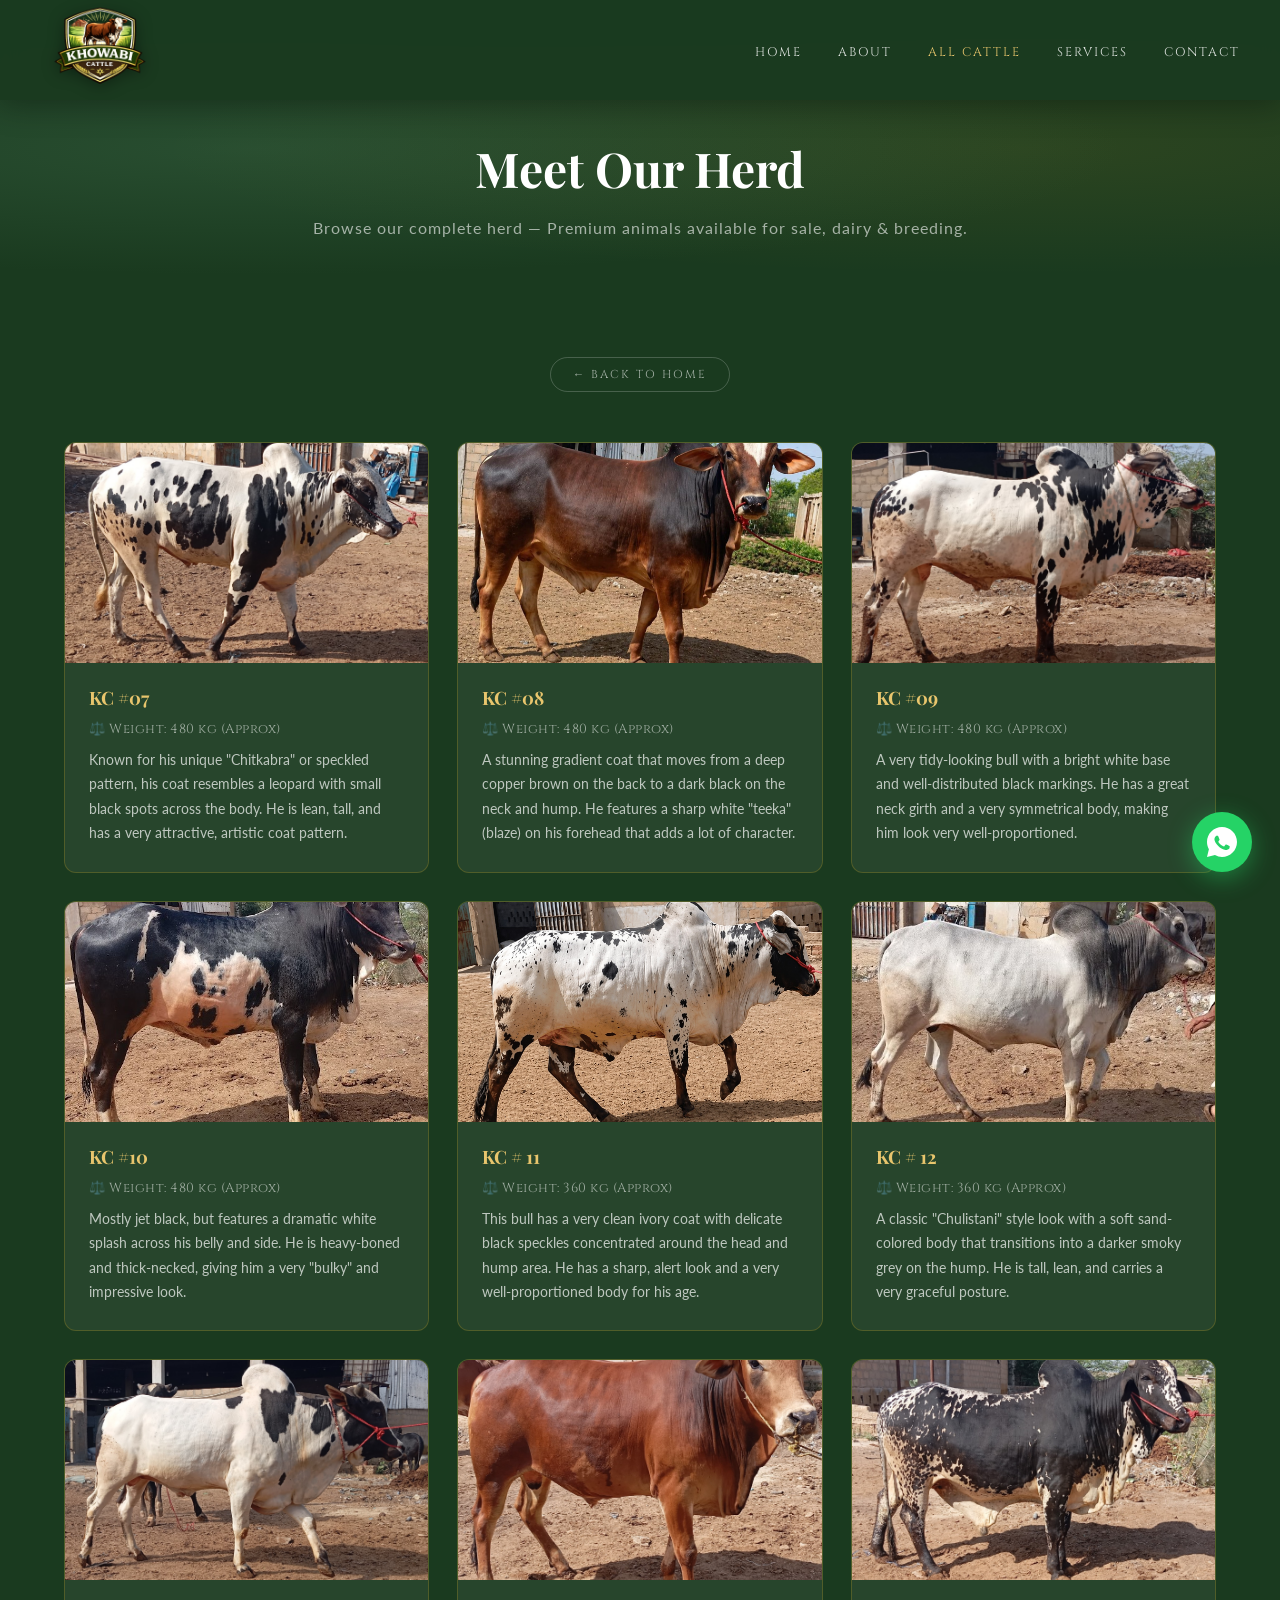
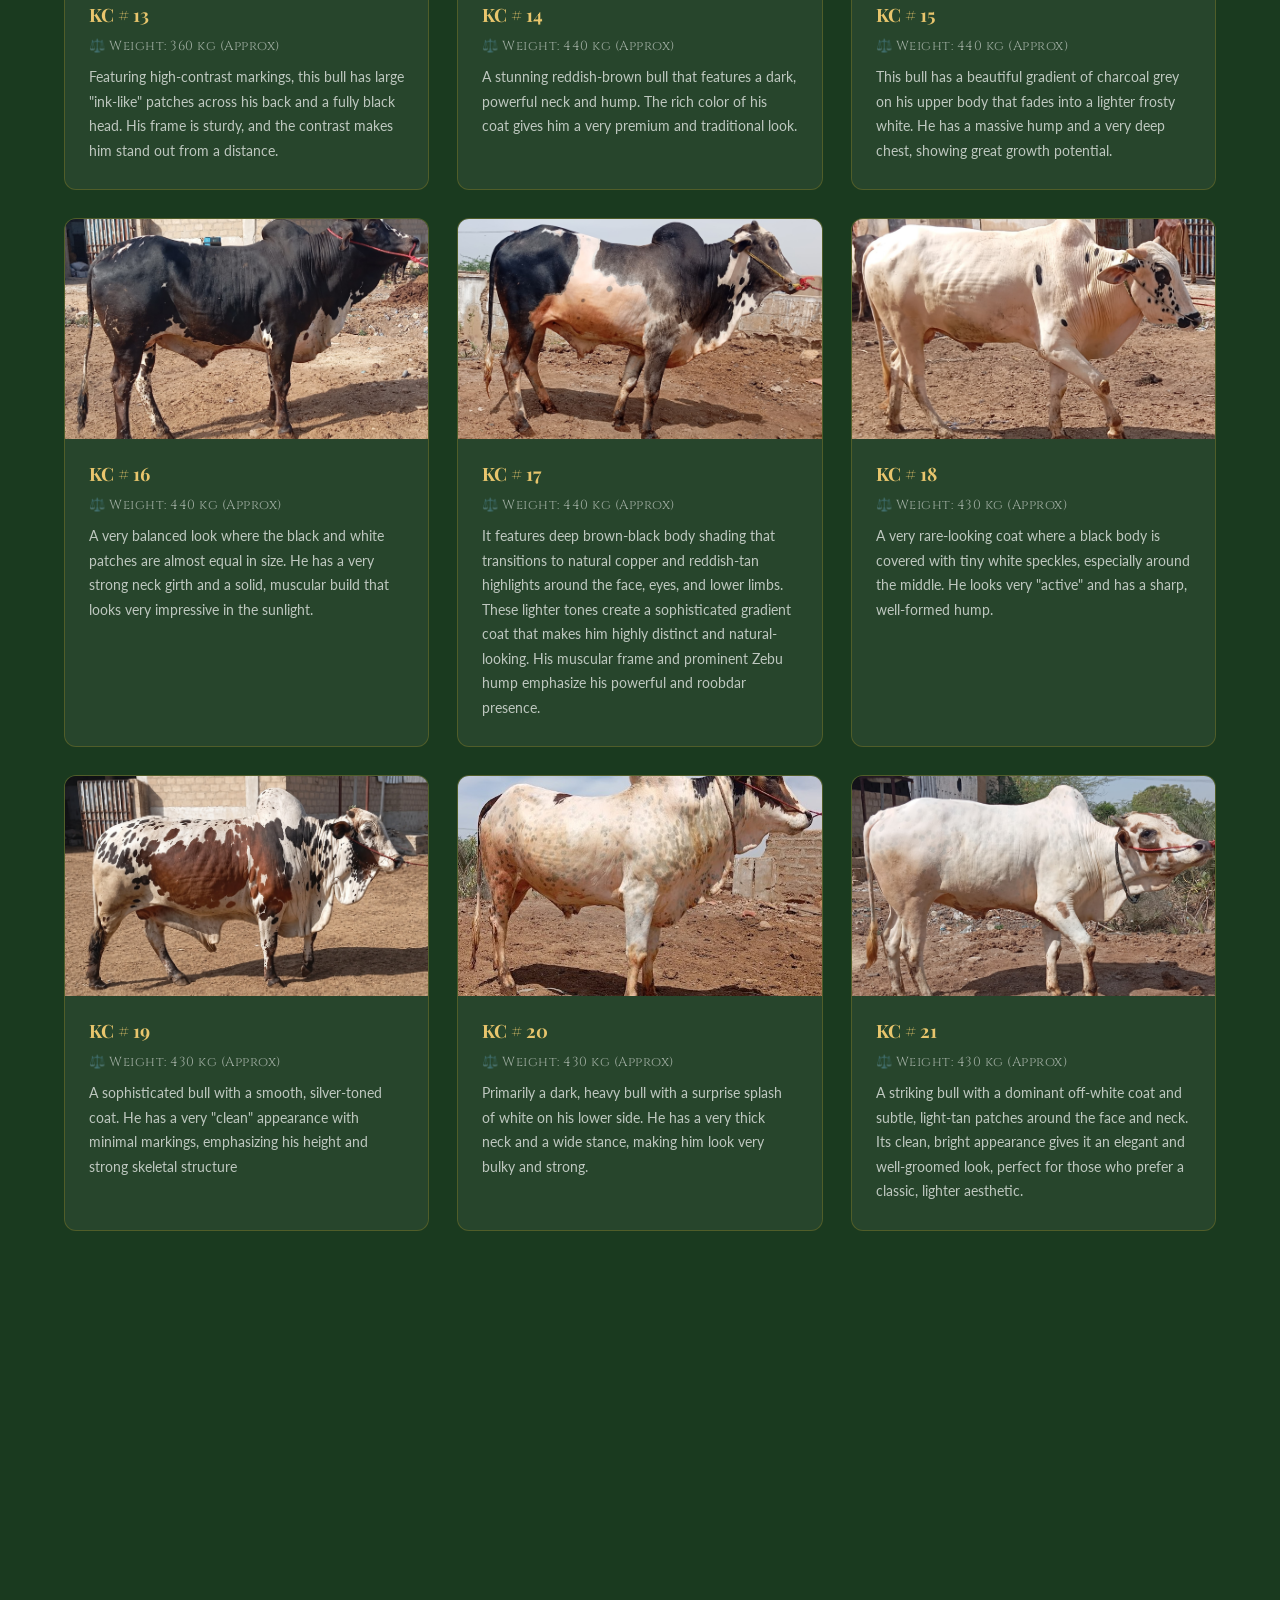
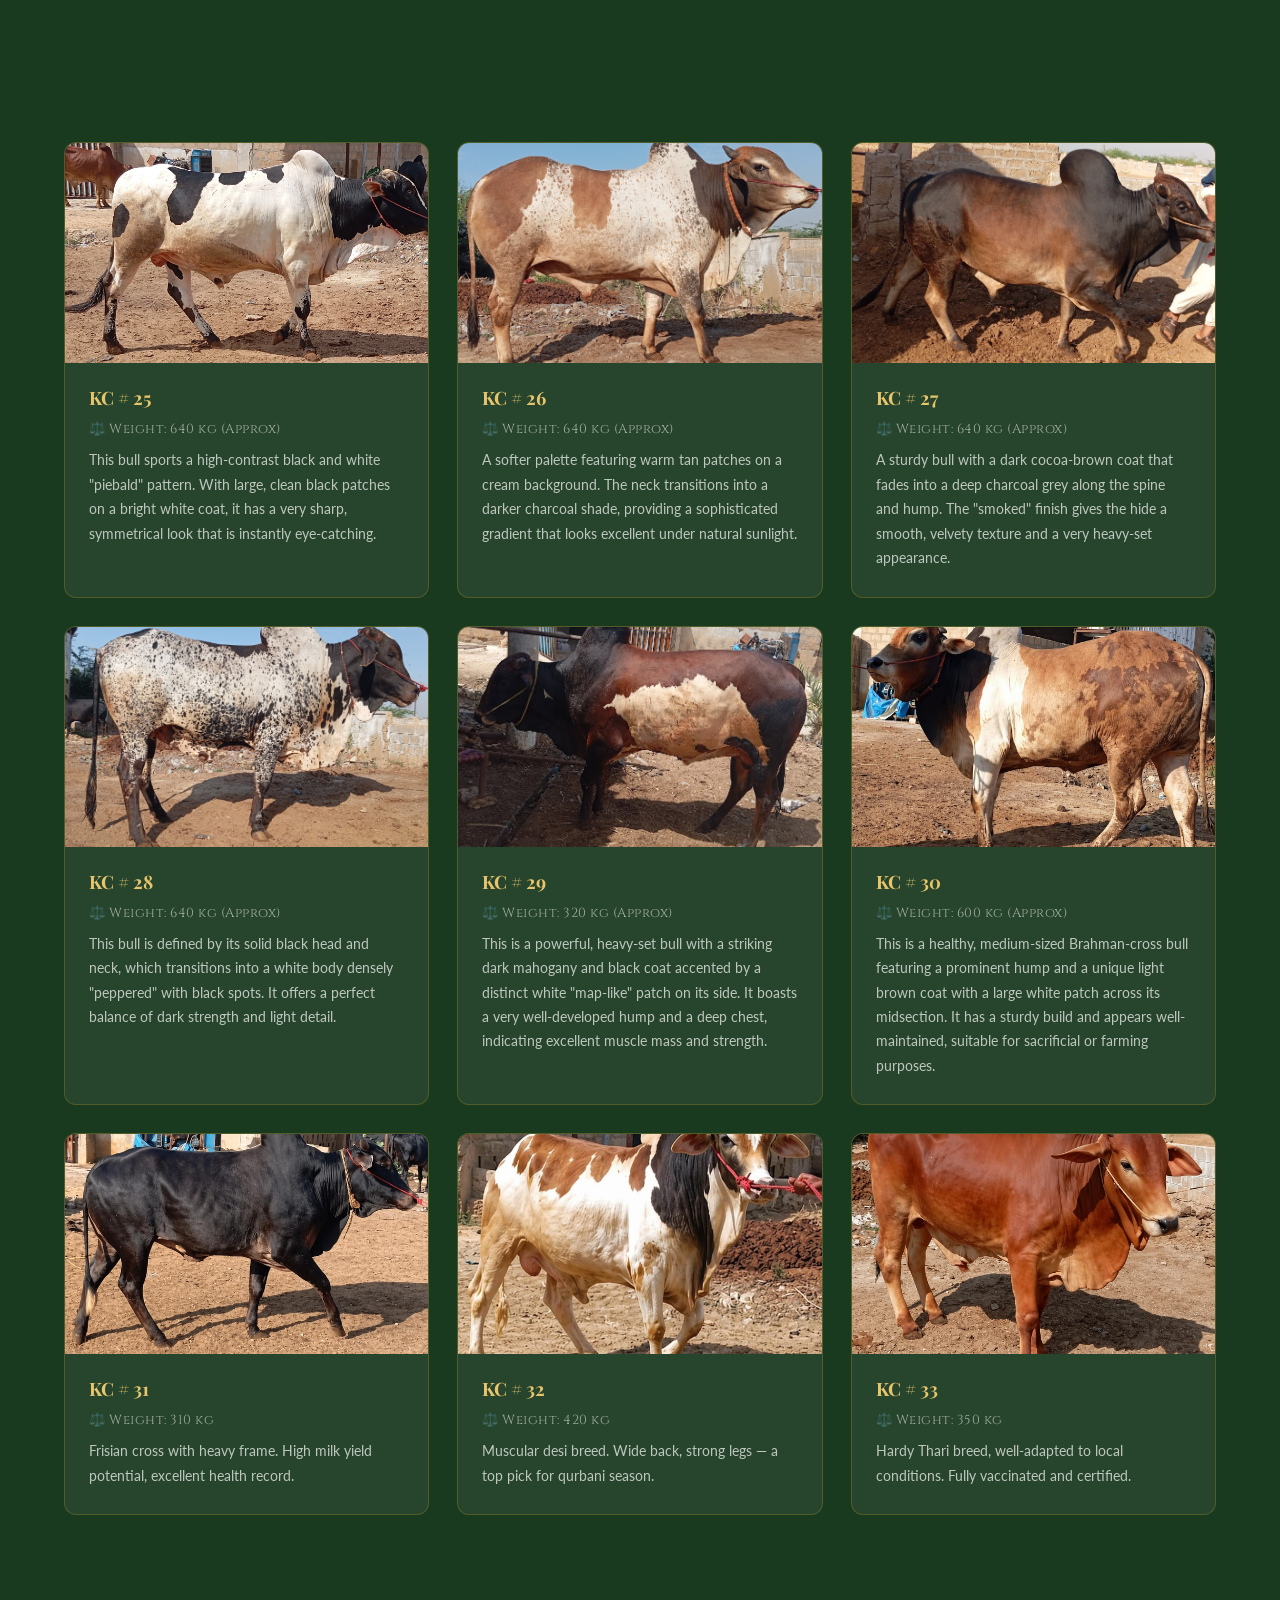
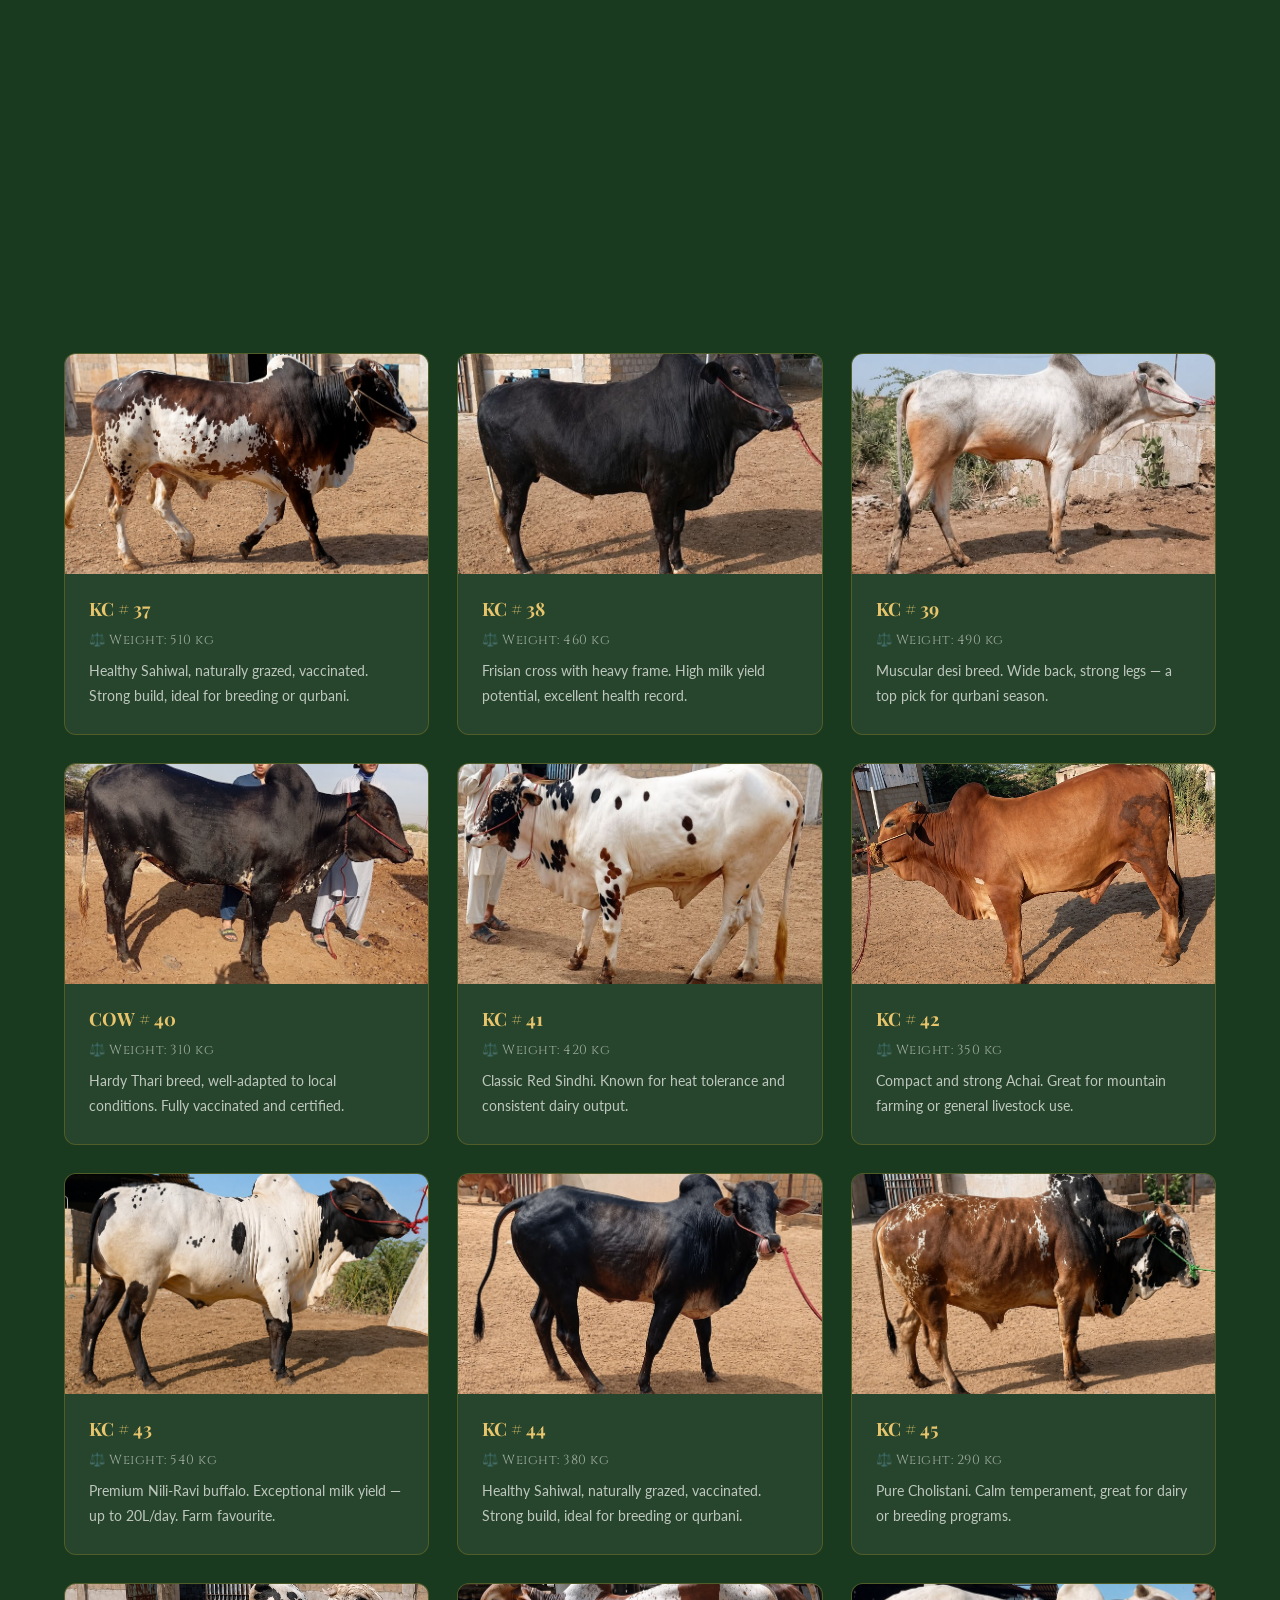
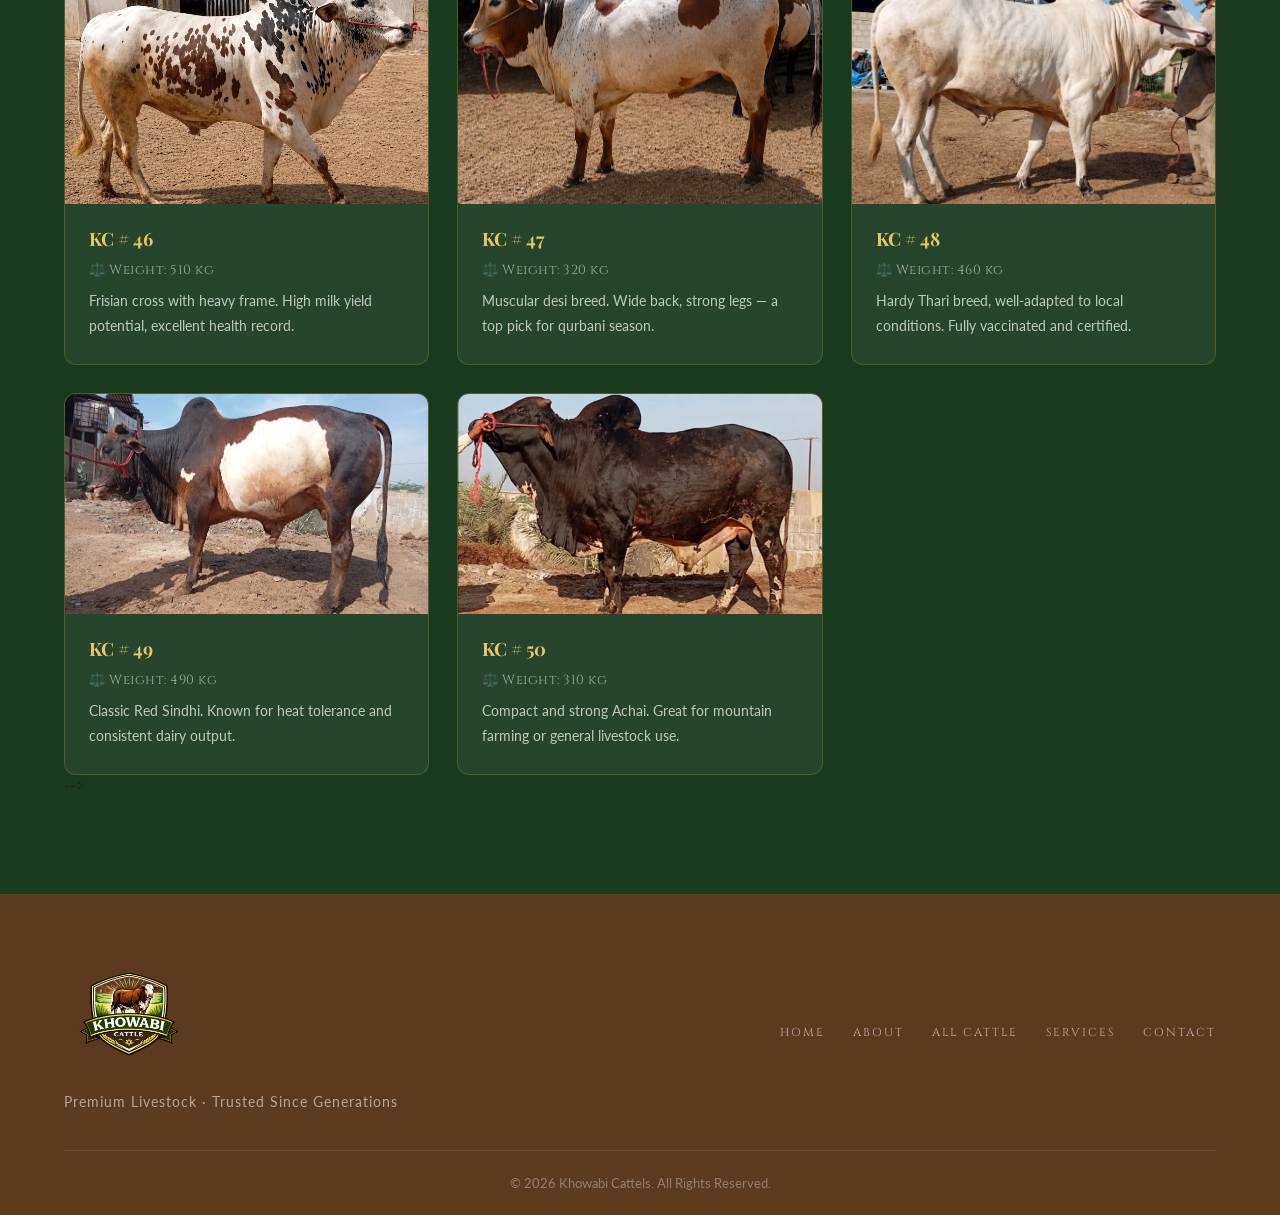
==== commit 4488551f: "Changes Updated 23-04-2026" ====
--- a/all-cattle.html
+++ b/all-cattle.html
@@ -590,356 +590,337 @@
         </div>
 
 
-        <!-- COW 31
-
-
-        <div class="cow-card">
-          <div class="cow-img-wrap">
-            <img src="c9.jpg" alt="Bull 26" loading="lazy" />
-
-          </div>
-          <div class="cow-info">
-            <h3>Bull #026 – Haidar</h3>
-            <div class="cow-meta">
-              <span>🐄 Breed: Frisian Cross</span>
-              <span>⚖️ Weight: 310 kg</span>
-              <span>🎂 Age: 5 Years</span>
-            </div>
+         <!-- COW 31 -->
+
+
+        <div class="cow-card">
+          <div class="cow-img-wrap">
+            <img src="kc31.jpg" alt="Bull 26" loading="lazy" />
+
+          </div>
+          <div class="cow-info">
+            <h3>KC # 31  </h3>
+            <div class="cow-meta">
+               <span>⚖️ Weight: 310 kg</span>
+             </div>
             <p>Frisian cross with heavy frame. High milk yield potential, excellent health record.</p>
           </div>
         </div>
 
-        
-
-
-        <div class="cow-card">
-          <div class="cow-img-wrap">
-            <img src="c1.jpg" alt="Cow 27" loading="lazy" />
-
-          </div>
-          <div class="cow-info">
-            <h3>Cow #027 – Hina</h3>
-            <div class="cow-meta">
-              <span>🐄 Breed: Desi Dunda</span>
-              <span>⚖️ Weight: 420 kg</span>
-              <span>🎂 Age: 1.5 Years</span>
-            </div>
+        <!-- COW 32 -->
+
+
+        <div class="cow-card">
+          <div class="cow-img-wrap">
+            <img src="kc32.jpg" alt="Cow 27" loading="lazy" />
+
+          </div>
+          <div class="cow-info">
+            <h3> KC # 32</h3>
+            <div class="cow-meta">
+               <span>⚖️ Weight: 420 kg</span>
+             </div>
             <p>Muscular desi breed. Wide back, strong legs — a top pick for qurbani season.</p>
           </div>
         </div>
 
-         COW 33 
-
-        <div class="cow-card">
-          <div class="cow-img-wrap">
-            <img src="c2.jpg" alt="Bull 28" loading="lazy" />
-
-          </div>
-          <div class="cow-info">
-            <h3>Bull #028 – Bijli</h3>
-            <div class="cow-meta">
-              <span>🐄 Breed: Thari</span>
-              <span>⚖️ Weight: 350 kg</span>
-              <span>🎂 Age: 2 Years</span>
-            </div>
+         <!-- COW 33  -->
+
+        <div class="cow-card">
+          <div class="cow-img-wrap">
+            <img src="kc33.jpg" alt="Bull 28" loading="lazy" />
+
+          </div>
+          <div class="cow-info">
+            <h3>KC # 33</h3>
+            <div class="cow-meta">
+               <span>⚖️ Weight: 350 kg</span>
+             </div>
             <p>Hardy Thari breed, well-adapted to local conditions. Fully vaccinated and certified.</p>
           </div>
         </div>
 
-         COW 34  
-
-
-        <div class="cow-card">
-          <div class="cow-img-wrap">
-            <img src="c3.jpg" alt="Bull 29" loading="lazy" />
-
-          </div>
-          <div class="cow-info">
-            <h3>Bull #029 – Mehboob</h3>
-            <div class="cow-meta">
-              <span>🐄 Breed: Red Sindhi</span>
-              <span>⚖️ Weight: 540 kg</span>
-              <span>🎂 Age: 3 Years</span>
-            </div>
+         <!-- COW 34   -->
+
+
+        <div class="cow-card">
+          <div class="cow-img-wrap">
+            <img src="kc34.jpg" alt="Bull 29" loading="lazy" />
+
+          </div>
+          <div class="cow-info">
+            <h3>KC # 34</h3>
+            <div class="cow-meta">
+               <span>⚖️ Weight: 540 kg</span>
+             </div>
             <p>Classic Red Sindhi. Known for heat tolerance and consistent dairy output.</p>
           </div>
         </div>
 
-           COW 35  
-
-        <div class="cow-card">
-          <div class="cow-img-wrap">
-            <img src="c4.jpg" alt="Cow 30" loading="lazy" />
-
-          </div>
-          <div class="cow-info">
-            <h3>Cow #030 – Sona</h3>
-            <div class="cow-meta">
-              <span>🐄 Breed: Achai</span>
-              <span>⚖️ Weight: 380 kg</span>
-              <span>🎂 Age: 4 Years</span>
-            </div>
+           <!-- COW 35   -->
+
+        <div class="cow-card">
+          <div class="cow-img-wrap">
+            <img src="kc35.jpg" alt="Cow 30" loading="lazy" />
+
+          </div>
+          <div class="cow-info">
+            <h3>KC # 35</h3>
+            <div class="cow-meta">
+               <span>⚖️ Weight: 380 kg</span>
+             </div>
             <p>Compact and strong Achai. Great for mountain farming or general livestock use.</p>
           </div>
         </div>
 
-        <div class="cow-card">
-          <div class="cow-img-wrap">
-            <img src="c5.jpg" alt="Bull 31" loading="lazy" />
-
-          </div>
-          <div class="cow-info">
-            <h3>Bull #031 – Sikandar</h3>
-            <div class="cow-meta">
-              <span>🐄 Breed: Nili-Ravi Buffalo</span>
-              <span>⚖️ Weight: 290 kg</span>
-              <span>🎂 Age: 2.5 Years</span>
-            </div>
+        <!-- COW 36 -->
+
+        <div class="cow-card">
+          <div class="cow-img-wrap">
+            <img src="kc36.jpg" alt="Bull 31" loading="lazy" />
+
+          </div>
+          <div class="cow-info">
+            <h3>KC # 36</h3>
+            <div class="cow-meta">
+               <span>⚖️ Weight: 290 kg</span>
+             </div>
             <p>Premium Nili-Ravi buffalo. Exceptional milk yield — up to 20L/day. Farm favourite.</p>
           </div>
         </div>
 
-        <div class="cow-card">
-          <div class="cow-img-wrap">
-            <img src="c6.jpg" alt="Bull 32" loading="lazy" />
-
-          </div>
-          <div class="cow-info">
-            <h3>Bull #032 – Sherdil</h3>
-            <div class="cow-meta">
-              <span>🐄 Breed: Sahiwal</span>
-              <span>⚖️ Weight: 510 kg</span>
-              <span>🎂 Age: 3.5 Years</span>
-            </div>
+        <!-- COW 37 -->
+
+        <div class="cow-card">
+          <div class="cow-img-wrap">
+            <img src="kc37.jpg" alt="Bull 32" loading="lazy" />
+
+          </div>
+          <div class="cow-info">
+            <h3>KC # 37</h3>
+            <div class="cow-meta">
+               <span>⚖️ Weight: 510 kg</span>
+             </div>
             <p>Healthy Sahiwal, naturally grazed, vaccinated. Strong build, ideal for breeding or qurbani.</p>
           </div>
         </div>
 
-        <div class="cow-card">
-          <div class="cow-img-wrap">
-            <img src="c7.jpg" alt="Cow 33" loading="lazy" />
-
-          </div>
-          <div class="cow-info">
-            <h3>Cow #033 – Chanda</h3>
-            <div class="cow-meta">
-              <span>🐄 Breed: Cholistani</span>
-              <span>⚖️ Weight: 320 kg</span>
-              <span>🎂 Age: 5 Years</span>
-            </div>
+         
+         
+
+        <!-- COW 38  -->
+
+        <div class="cow-card">
+          <div class="cow-img-wrap">
+            <img src="kc38.jpg" alt="Bull 34" loading="lazy" />
+
+          </div>
+          <div class="cow-info">
+            <h3>KC # 38</h3>
+            <div class="cow-meta">
+               <span>⚖️ Weight: 460 kg</span>
+             </div>
+            <p>Frisian cross with heavy frame. High milk yield potential, excellent health record.</p>
+          </div>
+        </div>
+
+
+        <!-- COW 39 -->
+
+        <div class="cow-card">
+          <div class="cow-img-wrap">
+            <img src="kc39.jpg" alt="Cow 35" loading="lazy" />
+
+          </div>
+          <div class="cow-info">
+            <h3>KC # 39</h3>
+            <div class="cow-meta">
+               <span>⚖️ Weight: 490 kg</span>
+             </div>
+            <p>Muscular desi breed. Wide back, strong legs — a top pick for qurbani season.</p>
+          </div>
+        </div>
+
+
+        <!-- COW 40 -->
+
+        <div class="cow-card">
+          <div class="cow-img-wrap">
+            <img src="kc40.jpg" alt="Bull 36" loading="lazy" />
+
+          </div>
+          <div class="cow-info">
+            <h3>COW # 40</h3>
+            <div class="cow-meta">
+               <span>⚖️ Weight: 310 kg</span>
+             </div>
+            <p>Hardy Thari breed, well-adapted to local conditions. Fully vaccinated and certified.</p>
+          </div>
+        </div>
+
+        <!-- COW 41 -->
+
+        <div class="cow-card">
+          <div class="cow-img-wrap">
+            <img src="kc41.jpg" alt="Bull 37" loading="lazy" />
+
+          </div>
+          <div class="cow-info">
+            <h3>KC # 41</h3>
+            <div class="cow-meta">
+               <span>⚖️ Weight: 420 kg</span>
+             </div>
+            <p>Classic Red Sindhi. Known for heat tolerance and consistent dairy output.</p>
+          </div>
+        </div>
+
+        <!-- COW 42 -->
+
+        <div class="cow-card">
+          <div class="cow-img-wrap">
+            <img src="kc42.jpg" alt="Cow 38" loading="lazy" />
+
+          </div>
+          <div class="cow-info">
+            <h3>KC # 42</h3>
+            <div class="cow-meta">
+               <span>⚖️ Weight: 350 kg</span>
+             </div>
+            <p>Compact and strong Achai. Great for mountain farming or general livestock use.</p>
+          </div>
+        </div>
+
+        <!-- COW 43 -->
+
+        <div class="cow-card">
+          <div class="cow-img-wrap">
+            <img src="kc43.jpg" alt="Bull 39" loading="lazy" />
+
+          </div>
+          <div class="cow-info">
+            <h3>KC # 43</h3>
+            <div class="cow-meta">
+               <span>⚖️ Weight: 540 kg</span>
+             </div>
+            <p>Premium Nili-Ravi buffalo. Exceptional milk yield — up to 20L/day. Farm favourite.</p>
+          </div>
+        </div>
+
+
+        <!-- COW 44 -->
+
+        <div class="cow-card">
+          <div class="cow-img-wrap">
+            <img src="kc44.jpg" alt="Bull 40" loading="lazy" />
+
+          </div>
+          <div class="cow-info">
+            <h3>KC # 44</h3>
+            <div class="cow-meta">
+               <span>⚖️ Weight: 380 kg</span>
+             </div>
+            <p>Healthy Sahiwal, naturally grazed, vaccinated. Strong build, ideal for breeding or qurbani.</p>
+          </div>
+        </div>
+
+        <!-- COW 45 -->
+
+        <div class="cow-card">
+          <div class="cow-img-wrap">
+            <img src="kc45.jpg" alt="Cow 41" loading="lazy" />
+
+          </div>
+          <div class="cow-info">
+            <h3>KC # 45</h3>
+            <div class="cow-meta">
+               <span>⚖️ Weight: 290 kg</span>
+             </div>
             <p>Pure Cholistani. Calm temperament, great for dairy or breeding programs.</p>
           </div>
         </div>
 
-        <div class="cow-card">
-          <div class="cow-img-wrap">
-            <img src="c8.jpg" alt="Bull 34" loading="lazy" />
-
-          </div>
-          <div class="cow-info">
-            <h3>Bull #034 – Qasim</h3>
-            <div class="cow-meta">
-              <span>🐄 Breed: Frisian Cross</span>
-              <span>⚖️ Weight: 460 kg</span>
-              <span>🎂 Age: 1.5 Years</span>
-            </div>
+        <!-- COW 46 -->
+
+        <div class="cow-card">
+          <div class="cow-img-wrap">
+            <img src="kc46.jpg" alt="Bull 42" loading="lazy" />
+
+          </div>
+          <div class="cow-info">
+            <h3>KC # 46</h3>
+            <div class="cow-meta">
+               <span>⚖️ Weight: 510 kg</span>
+             </div>
             <p>Frisian cross with heavy frame. High milk yield potential, excellent health record.</p>
           </div>
         </div>
 
-        <div class="cow-card">
-          <div class="cow-img-wrap">
-            <img src="c9.jpg" alt="Cow 35" loading="lazy" />
-
-          </div>
-          <div class="cow-info">
-            <h3>Cow #035 – Pari</h3>
-            <div class="cow-meta">
-              <span>🐄 Breed: Desi Dunda</span>
-              <span>⚖️ Weight: 490 kg</span>
-              <span>🎂 Age: 2 Years</span>
-            </div>
+        <!-- COW 47 -->
+
+        <div class="cow-card">
+          <div class="cow-img-wrap">
+            <img src="kc47.jpg" alt="Cow 43" loading="lazy" />
+
+          </div>
+          <div class="cow-info">
+            <h3>KC # 47 </h3>
+            <div class="cow-meta">
+               <span>⚖️ Weight: 320 kg</span>
+             </div>
             <p>Muscular desi breed. Wide back, strong legs — a top pick for qurbani season.</p>
           </div>
         </div>
 
-        <div class="cow-card">
-          <div class="cow-img-wrap">
-            <img src="c1.jpg" alt="Bull 36" loading="lazy" />
-
-          </div>
-          <div class="cow-info">
-            <h3>Bull #036 – Haider</h3>
-            <div class="cow-meta">
-              <span>🐄 Breed: Thari</span>
-              <span>⚖️ Weight: 310 kg</span>
-              <span>🎂 Age: 3 Years</span>
-            </div>
+        <!-- COW 48 -->
+
+        <div class="cow-card">
+          <div class="cow-img-wrap">
+            <img src="kc48.jpg" alt="Bull 44" loading="lazy" />
+
+          </div>
+          <div class="cow-info">
+            <h3>KC # 48</h3>
+            <div class="cow-meta">
+               <span>⚖️ Weight: 460 kg</span>
+             </div>
             <p>Hardy Thari breed, well-adapted to local conditions. Fully vaccinated and certified.</p>
           </div>
         </div>
 
-        <div class="cow-card">
-          <div class="cow-img-wrap">
-            <img src="c2.jpg" alt="Bull 37" loading="lazy" />
-
-          </div>
-          <div class="cow-info">
-            <h3>Bull #037 – Jalal</h3>
-            <div class="cow-meta">
-              <span>🐄 Breed: Red Sindhi</span>
-              <span>⚖️ Weight: 420 kg</span>
-              <span>🎂 Age: 4 Years</span>
-            </div>
+
+        <!-- COW 49 -->
+
+        <div class="cow-card">
+          <div class="cow-img-wrap">
+            <img src="kc49.jpg" alt="Bull 45" loading="lazy" />
+
+          </div>
+          <div class="cow-info">
+            <h3>KC # 49</h3>
+            <div class="cow-meta">
+               <span>⚖️ Weight: 490 kg</span>
+             </div>
             <p>Classic Red Sindhi. Known for heat tolerance and consistent dairy output.</p>
           </div>
         </div>
 
-        <div class="cow-card">
-          <div class="cow-img-wrap">
-            <img src="c3.jpg" alt="Cow 38" loading="lazy" />
-
-          </div>
-          <div class="cow-info">
-            <h3>Cow #038 – Reshma</h3>
-            <div class="cow-meta">
-              <span>🐄 Breed: Achai</span>
-              <span>⚖️ Weight: 350 kg</span>
-              <span>🎂 Age: 2.5 Years</span>
-            </div>
+        <!-- COW 50 -->
+
+        <div class="cow-card">
+          <div class="cow-img-wrap">
+            <img src="kc50.jpeg" alt="Cow 46" loading="lazy" />
+
+          </div>
+          <div class="cow-info">
+            <h3>KC # 50</h3>
+            <div class="cow-meta">
+               <span>⚖️ Weight: 310 kg</span>
+             </div>
             <p>Compact and strong Achai. Great for mountain farming or general livestock use.</p>
           </div>
         </div>
 
-        <div class="cow-card">
-          <div class="cow-img-wrap">
-            <img src="c4.jpg" alt="Bull 39" loading="lazy" />
-
-          </div>
-          <div class="cow-info">
-            <h3>Bull #039 – Mardaan</h3>
-            <div class="cow-meta">
-              <span>🐄 Breed: Nili-Ravi Buffalo</span>
-              <span>⚖️ Weight: 540 kg</span>
-              <span>🎂 Age: 3.5 Years</span>
-            </div>
-            <p>Premium Nili-Ravi buffalo. Exceptional milk yield — up to 20L/day. Farm favourite.</p>
-          </div>
-        </div>
-
-        <div class="cow-card">
-          <div class="cow-img-wrap">
-            <img src="c5.jpg" alt="Bull 40" loading="lazy" />
-
-          </div>
-          <div class="cow-info">
-            <h3>Bull #040 – Wazir</h3>
-            <div class="cow-meta">
-              <span>🐄 Breed: Sahiwal</span>
-              <span>⚖️ Weight: 380 kg</span>
-              <span>🎂 Age: 5 Years</span>
-            </div>
-            <p>Healthy Sahiwal, naturally grazed, vaccinated. Strong build, ideal for breeding or qurbani.</p>
-          </div>
-        </div>
-
-        <div class="cow-card">
-          <div class="cow-img-wrap">
-            <img src="c6.jpg" alt="Cow 41" loading="lazy" />
-
-          </div>
-          <div class="cow-info">
-            <h3>Cow #041 – Salma</h3>
-            <div class="cow-meta">
-              <span>🐄 Breed: Cholistani</span>
-              <span>⚖️ Weight: 290 kg</span>
-              <span>🎂 Age: 1.5 Years</span>
-            </div>
-            <p>Pure Cholistani. Calm temperament, great for dairy or breeding programs.</p>
-          </div>
-        </div>
-
-        <div class="cow-card">
-          <div class="cow-img-wrap">
-            <img src="c7.jpg" alt="Bull 42" loading="lazy" />
-
-          </div>
-          <div class="cow-info">
-            <h3>Bull #042 – Khalid</h3>
-            <div class="cow-meta">
-              <span>🐄 Breed: Frisian Cross</span>
-              <span>⚖️ Weight: 510 kg</span>
-              <span>🎂 Age: 2 Years</span>
-            </div>
-            <p>Frisian cross with heavy frame. High milk yield potential, excellent health record.</p>
-          </div>
-        </div>
-
-        <div class="cow-card">
-          <div class="cow-img-wrap">
-            <img src="c8.jpg" alt="Cow 43" loading="lazy" />
-
-          </div>
-          <div class="cow-info">
-            <h3>Cow #043 – Amna</h3>
-            <div class="cow-meta">
-              <span>🐄 Breed: Desi Dunda</span>
-              <span>⚖️ Weight: 320 kg</span>
-              <span>🎂 Age: 3 Years</span>
-            </div>
-            <p>Muscular desi breed. Wide back, strong legs — a top pick for qurbani season.</p>
-          </div>
-        </div>
-
-        <div class="cow-card">
-          <div class="cow-img-wrap">
-            <img src="c9.jpg" alt="Bull 44" loading="lazy" />
-
-          </div>
-          <div class="cow-info">
-            <h3>Bull #044 – Hamza</h3>
-            <div class="cow-meta">
-              <span>🐄 Breed: Thari</span>
-              <span>⚖️ Weight: 460 kg</span>
-              <span>🎂 Age: 4 Years</span>
-            </div>
-            <p>Hardy Thari breed, well-adapted to local conditions. Fully vaccinated and certified.</p>
-          </div>
-        </div>
-
-        <div class="cow-card">
-          <div class="cow-img-wrap">
-            <img src="c1.jpg" alt="Bull 45" loading="lazy" />
-
-          </div>
-          <div class="cow-info">
-            <h3>Bull #045 – Tariq</h3>
-            <div class="cow-meta">
-              <span>🐄 Breed: Red Sindhi</span>
-              <span>⚖️ Weight: 490 kg</span>
-              <span>🎂 Age: 2.5 Years</span>
-            </div>
-            <p>Classic Red Sindhi. Known for heat tolerance and consistent dairy output.</p>
-          </div>
-        </div>
-
-        <div class="cow-card">
-          <div class="cow-img-wrap">
-            <img src="c2.jpg" alt="Cow 46" loading="lazy" />
-
-          </div>
-          <div class="cow-info">
-            <h3>Cow #046 – Rukhsar</h3>
-            <div class="cow-meta">
-              <span>🐄 Breed: Achai</span>
-              <span>⚖️ Weight: 310 kg</span>
-              <span>🎂 Age: 3.5 Years</span>
-            </div>
-            <p>Compact and strong Achai. Great for mountain farming or general livestock use.</p>
-          </div>
-        </div>
-
-        <div class="cow-card">
+        <!-- <div class="cow-card">
           <div class="cow-img-wrap">
             <img src="c3.jpg" alt="Bull 47" loading="lazy" />
 
@@ -1241,7 +1222,7 @@
             </div>
             <p>Pure Cholistani. Calm temperament, great for dairy or breeding programs.</p>
           </div>
-        </div>
+        </div> -->
       </div> -->
 
     </div>
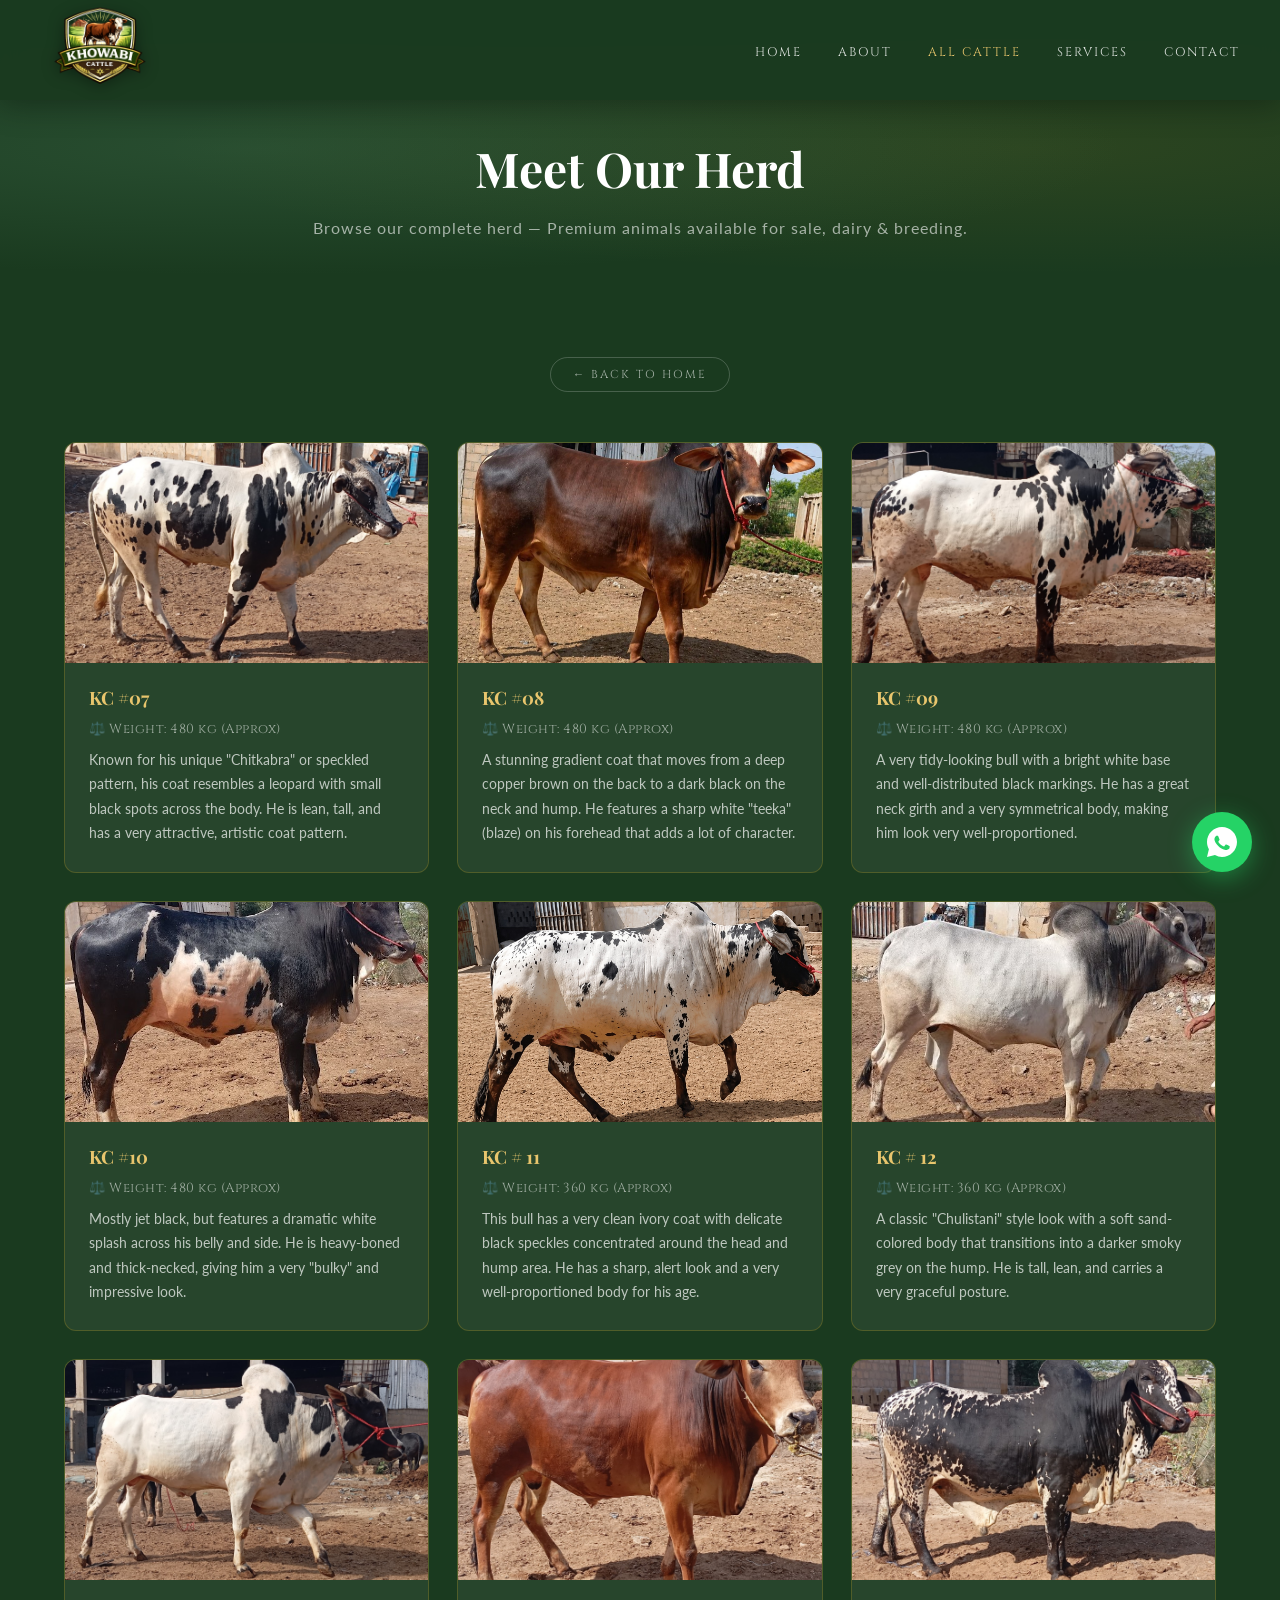
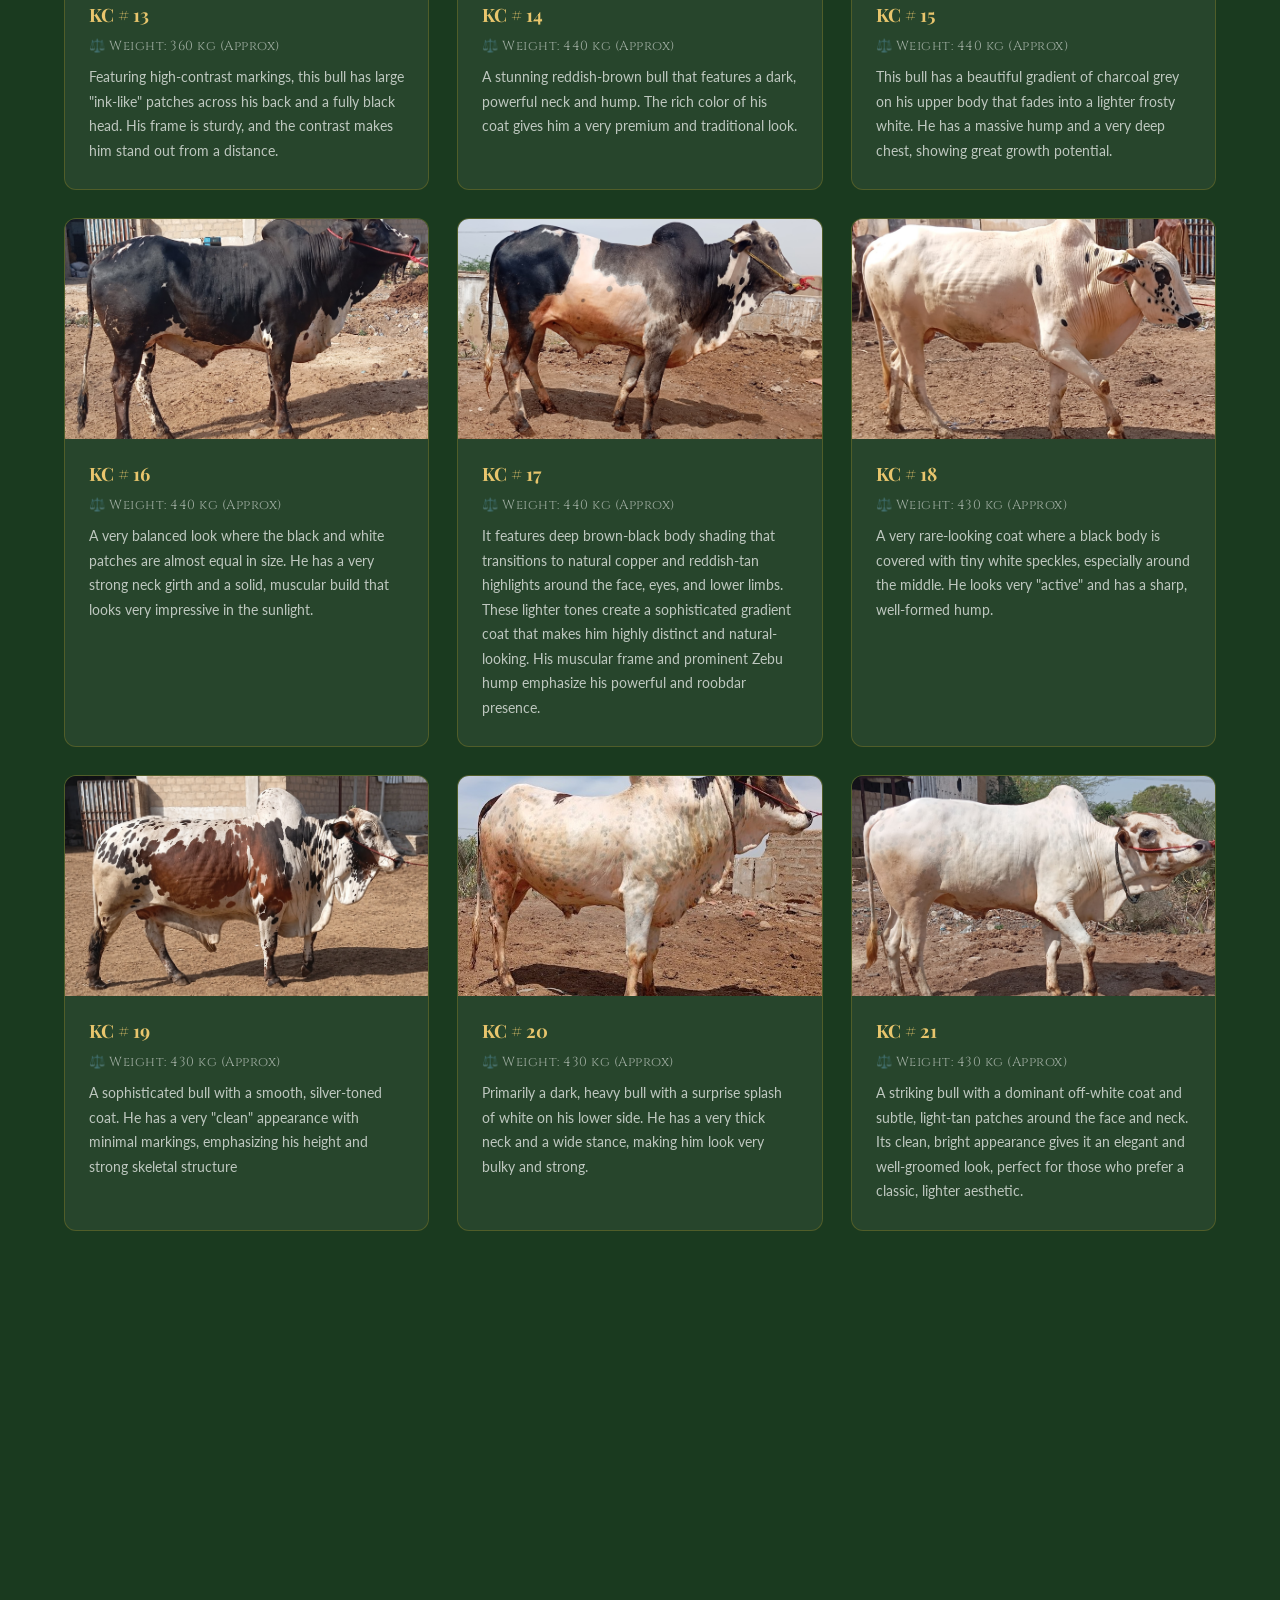
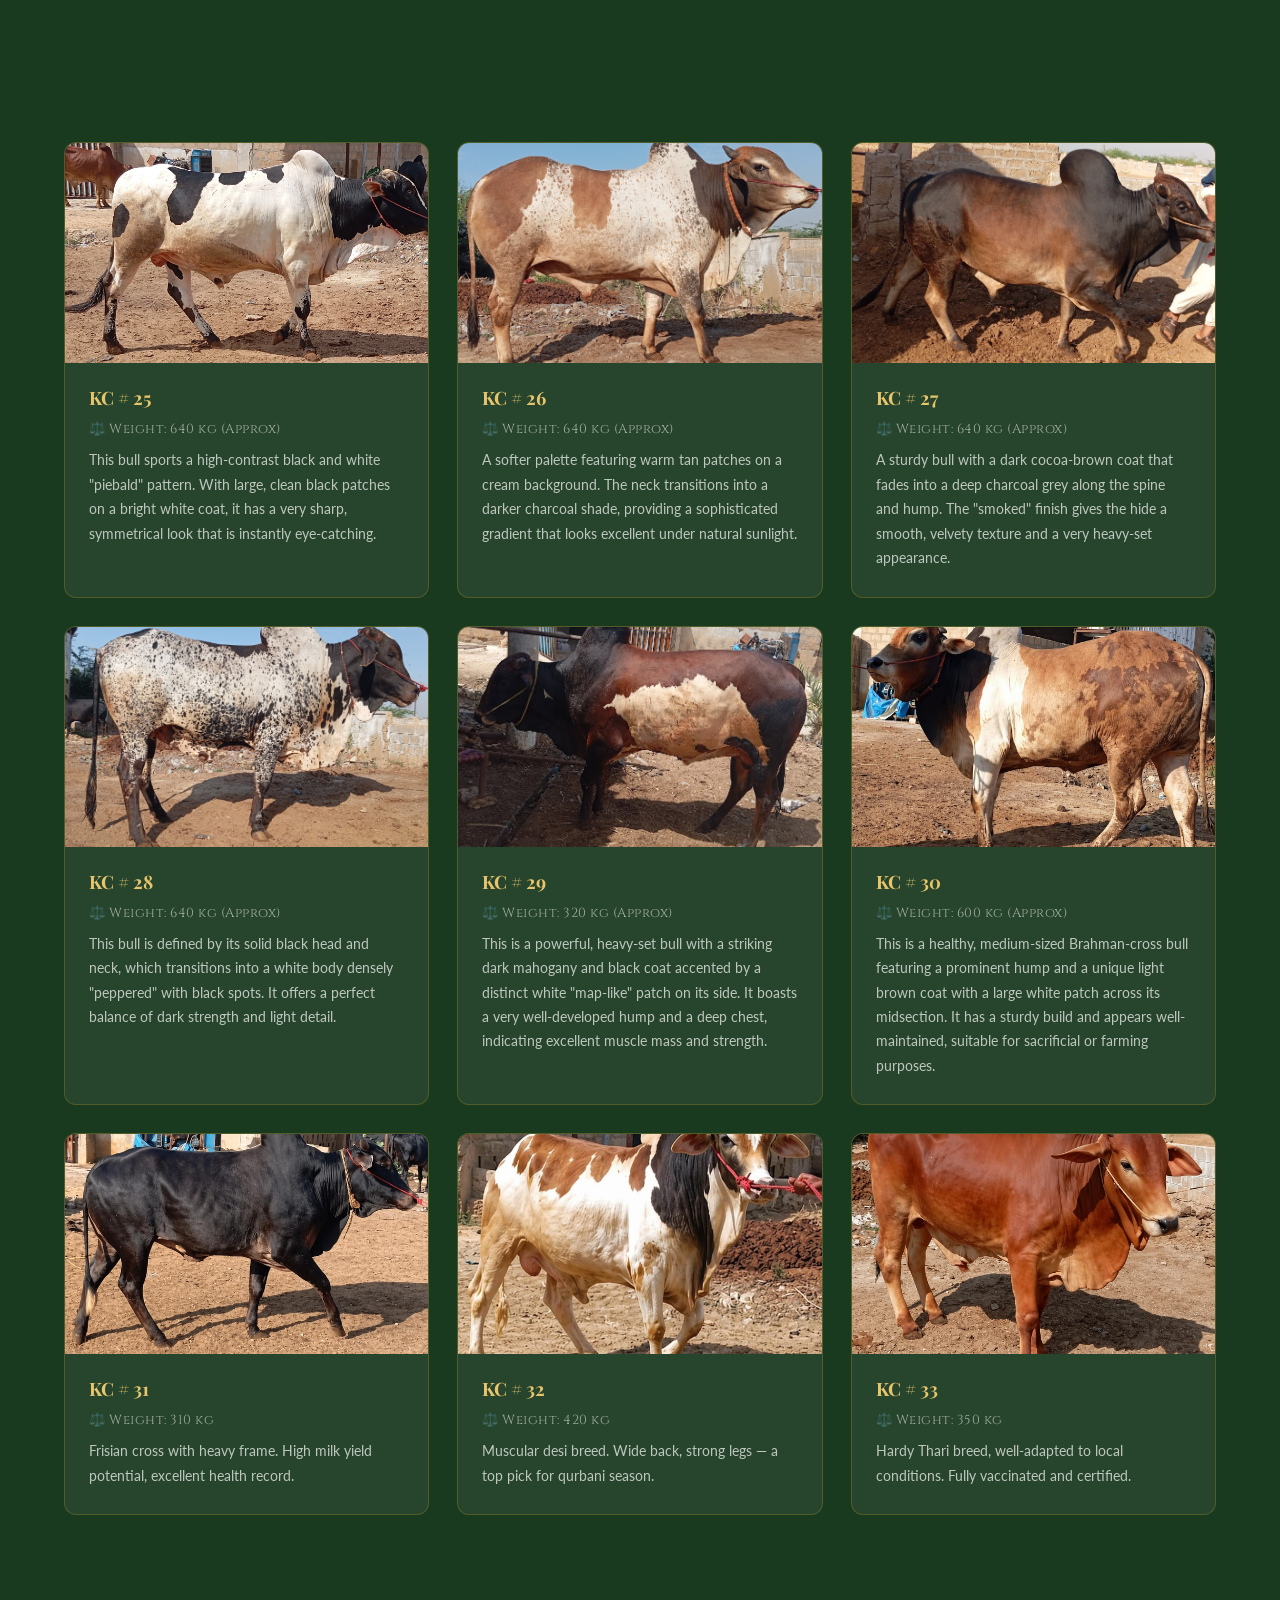
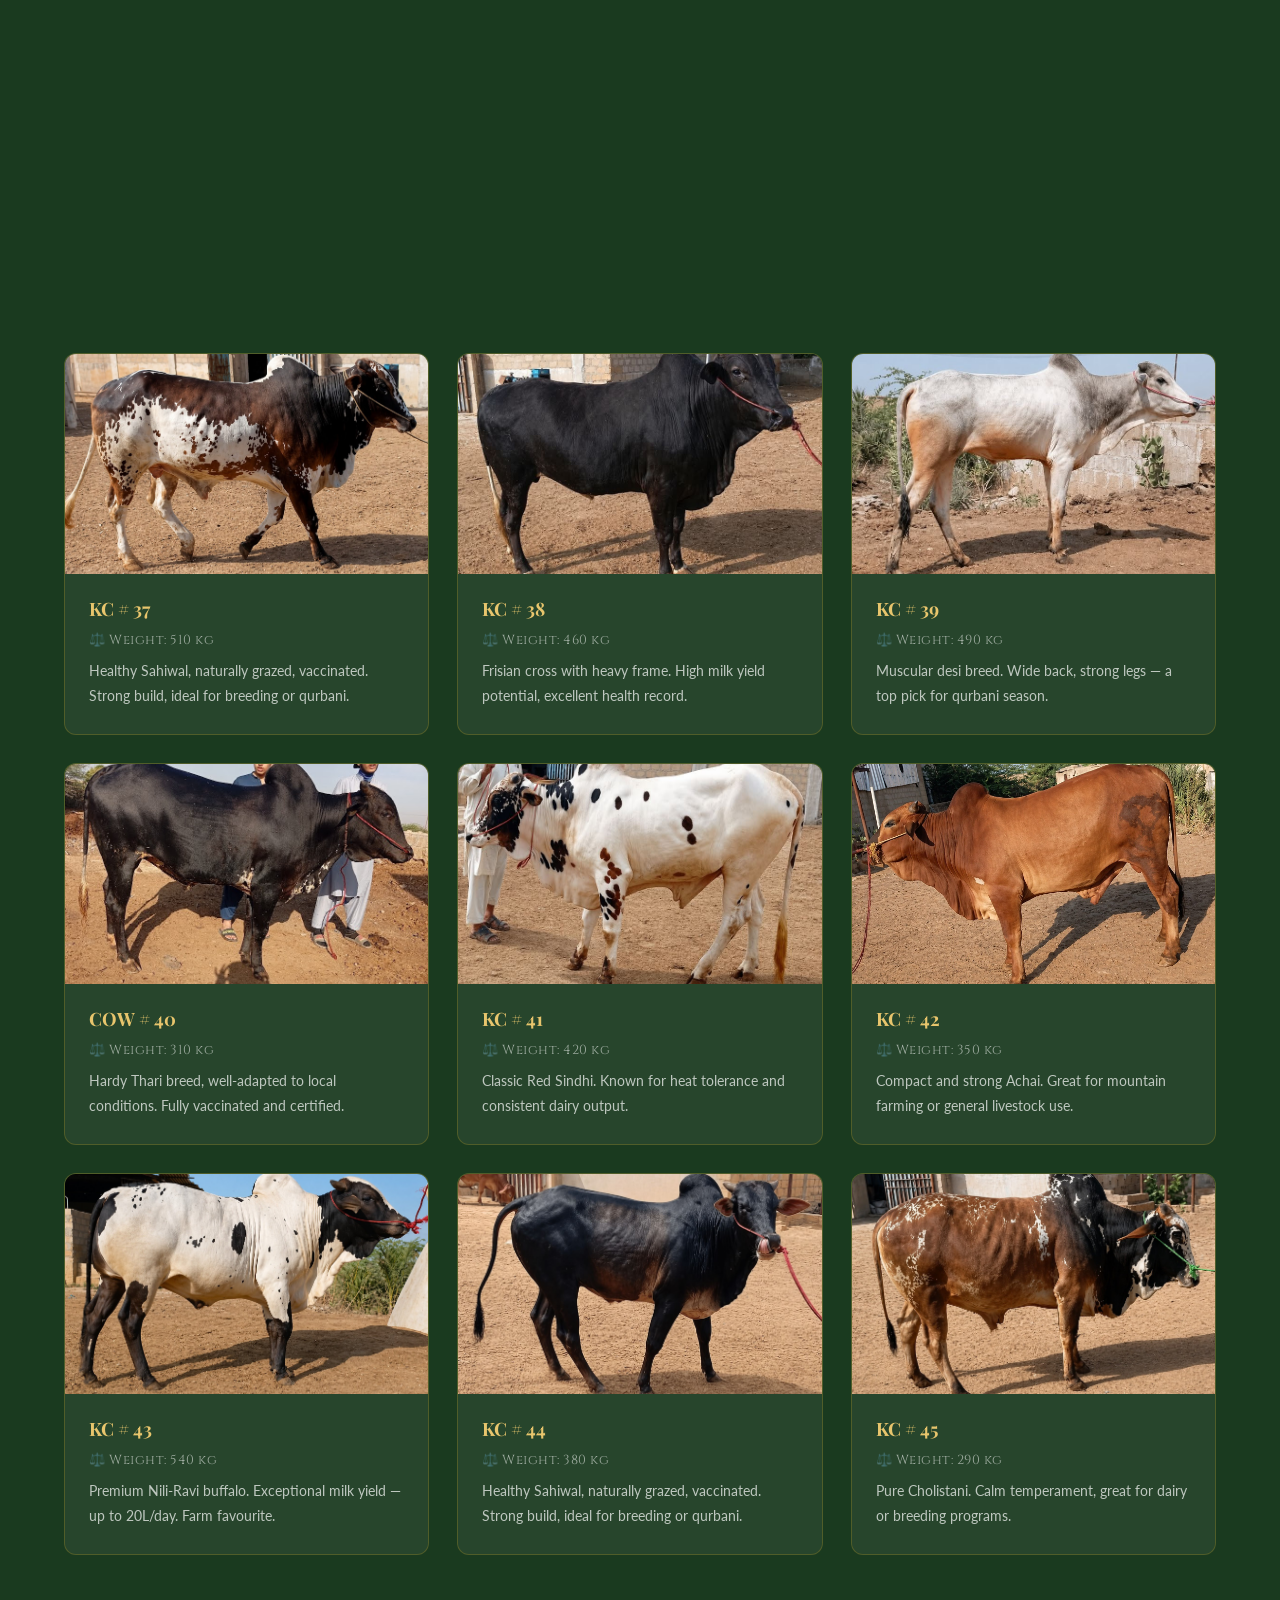
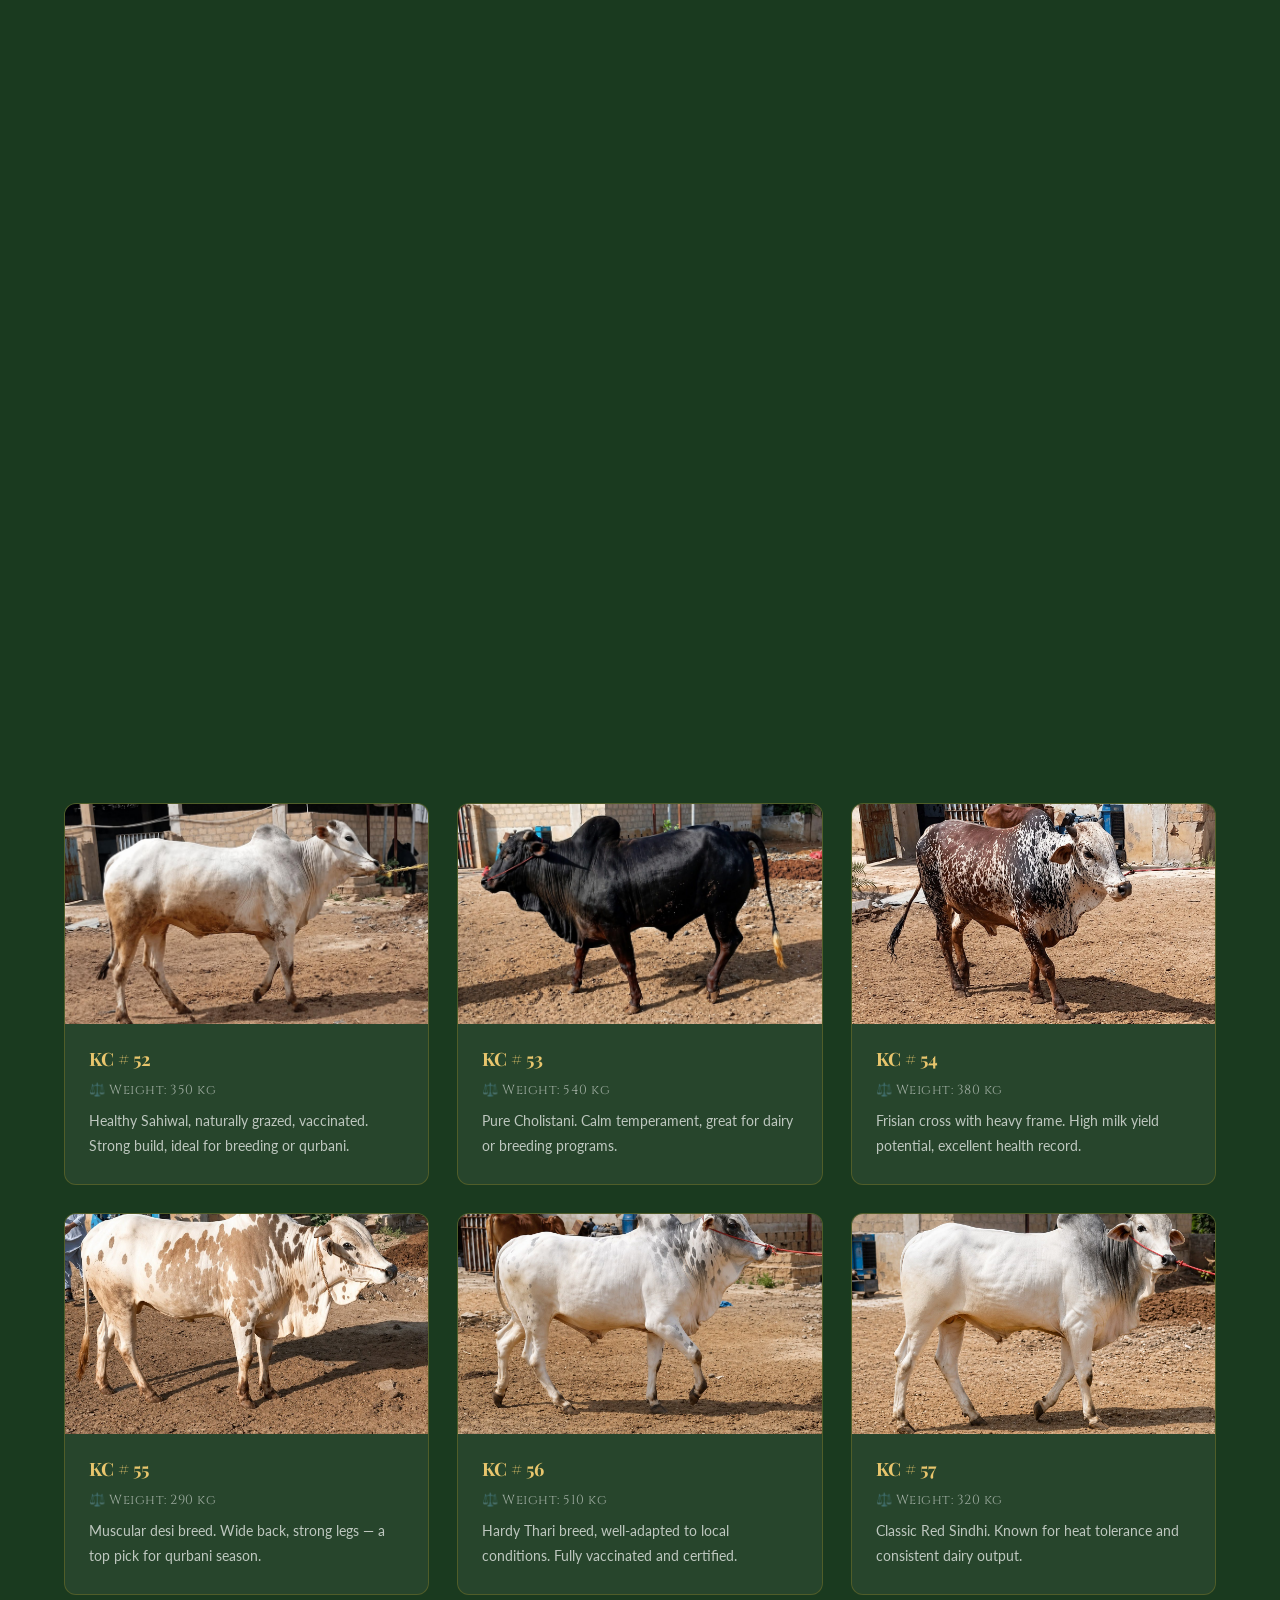
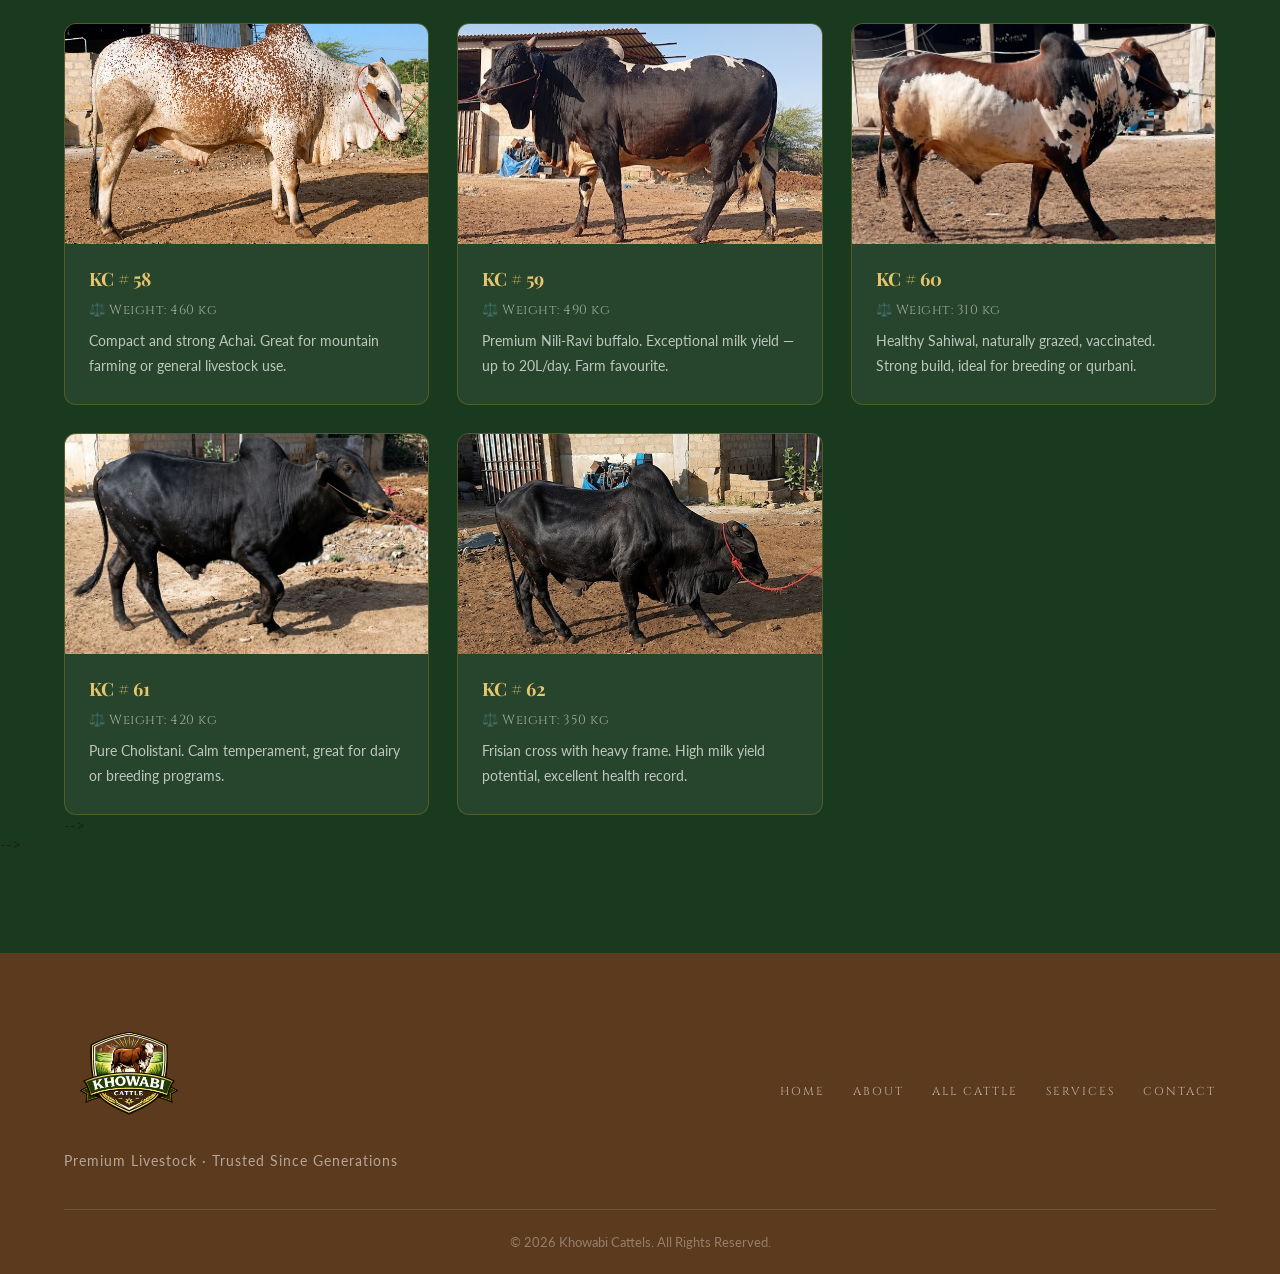
==== commit 207dbed4: "Changes Updated 25-04-202" ====
--- a/all-cattle.html
+++ b/all-cattle.html
@@ -919,200 +919,207 @@
             <p>Compact and strong Achai. Great for mountain farming or general livestock use.</p>
           </div>
         </div>
+<!-- COW 51 -->
+
+
+        <div class="cow-card">
+          <div class="cow-img-wrap">
+            <img src="kc51.jpg" alt="Bull 47" loading="lazy" />
+
+          </div>
+          <div class="cow-info">
+            <h3>KC # 51 </h3>
+            <div class="cow-meta">
+               <span>⚖️ Weight: 420 kg</span>
+             </div>
+            <p>Premium Nili-Ravi buffalo. Exceptional milk yield — up to 20L/day. Farm favourite.</p>
+          </div>
+        </div>
+
+        <!-- COW 52 -->
+
+        <div class="cow-card">
+          <div class="cow-img-wrap">
+            <img src="kc52.jpg" alt="Bull 48" loading="lazy" />
+
+          </div>
+          <div class="cow-info">
+            <h3> KC # 52</h3>
+            <div class="cow-meta">
+               <span>⚖️ Weight: 350 kg</span>
+             </div>
+            <p>Healthy Sahiwal, naturally grazed, vaccinated. Strong build, ideal for breeding or qurbani.</p>
+          </div>
+        </div>
+
+        <!-- COW 53 -->
+
+        <div class="cow-card">
+          <div class="cow-img-wrap">
+            <img src="kc53.jpg" alt="Cow 49" loading="lazy" />
+
+          </div>
+          <div class="cow-info">
+            <h3>KC # 53  </h3>
+            <div class="cow-meta">
+               <span>⚖️ Weight: 540 kg</span>
+             </div>
+            <p>Pure Cholistani. Calm temperament, great for dairy or breeding programs.</p>
+          </div>
+        </div>
+<!-- COW 54 -->
+
+
+        <div class="cow-card">
+          <div class="cow-img-wrap">
+            <img src="kc54.jpg" alt="Bull 50" loading="lazy" />
+
+          </div>
+          <div class="cow-info">
+            <h3>KC # 54 </h3>
+            <div class="cow-meta">
+               <span>⚖️ Weight: 380 kg</span>
+             </div>
+            <p>Frisian cross with heavy frame. High milk yield potential, excellent health record.</p>
+          </div>
+        </div>
+
+
+        <!-- COW 55 -->
+
+
+
+
+        <div class="cow-card">
+          <div class="cow-img-wrap">
+            <img src="kc55.jpg" alt="Cow 51" loading="lazy" />
+
+          </div>
+          <div class="cow-info">
+            <h3>KC # 55</h3>
+            <div class="cow-meta">
+               <span>⚖️ Weight: 290 kg</span>
+             </div>
+            <p>Muscular desi breed. Wide back, strong legs — a top pick for qurbani season.</p>
+          </div>
+        </div>
+
+        <!-- COW 56 -->
+
+        <div class="cow-card">
+          <div class="cow-img-wrap">
+            <img src="kc56.jpg" alt="Bull 52" loading="lazy" />
+
+          </div>
+          <div class="cow-info">
+            <h3>KC # 56</h3>
+            <div class="cow-meta">
+               <span>⚖️ Weight: 510 kg</span>
+             </div>
+            <p>Hardy Thari breed, well-adapted to local conditions. Fully vaccinated and certified.</p>
+          </div>
+        </div>
+
+        <!-- COW 57 -->
+
+        <div class="cow-card">
+          <div class="cow-img-wrap">
+            <img src="kc57.jpg" alt="Bull 53" loading="lazy" />
+
+          </div>
+          <div class="cow-info">
+            <h3>KC # 57</h3>
+            <div class="cow-meta">
+               <span>⚖️ Weight: 320 kg</span>
+             </div>
+            <p>Classic Red Sindhi. Known for heat tolerance and consistent dairy output.</p>
+          </div>
+        </div>
+
+        <!-- COW 58 -->
+
+        <div class="cow-card">
+          <div class="cow-img-wrap">
+            <img src="kc58.jpg" alt="Cow 54" loading="lazy" />
+
+          </div>
+          <div class="cow-info">
+            <h3>KC # 58</h3>
+            <div class="cow-meta">
+               <span>⚖️ Weight: 460 kg</span>
+             </div>
+            <p>Compact and strong Achai. Great for mountain farming or general livestock use.</p>
+          </div>
+        </div>
+
+
+        <!-- COW 59 -->
+
+        <div class="cow-card">
+          <div class="cow-img-wrap">
+            <img src="kc59.jpg" alt="Bull 55" loading="lazy" />
+
+          </div>
+          <div class="cow-info">
+            <h3>KC # 59</h3>
+            <div class="cow-meta">
+               <span>⚖️ Weight: 490 kg</span>
+             </div>
+            <p>Premium Nili-Ravi buffalo. Exceptional milk yield — up to 20L/day. Farm favourite.</p>
+          </div>
+        </div>
+
+        <!-- COW 60 -->
+
+        <div class="cow-card">
+          <div class="cow-img-wrap">
+            <img src="kc60.jpg" alt="Bull 56" loading="lazy" />
+
+          </div>
+          <div class="cow-info">
+            <h3>KC # 60</h3>
+            <div class="cow-meta">
+               <span>⚖️ Weight: 310 kg</span>
+             </div>
+            <p>Healthy Sahiwal, naturally grazed, vaccinated. Strong build, ideal for breeding or qurbani.</p>
+          </div>
+        </div>
+
+        <!-- COW 61 -->
+
+        <div class="cow-card">
+          <div class="cow-img-wrap">
+            <img src="kc61.jpg" alt="Cow 57" loading="lazy" />
+
+          </div>
+          <div class="cow-info">
+            <h3>KC # 61</h3>
+            <div class="cow-meta">
+               <span>⚖️ Weight: 420 kg</span>
+             </div>
+            <p>Pure Cholistani. Calm temperament, great for dairy or breeding programs.</p>
+          </div>
+        </div>
+
+        <!-- COW 62 -->
+
+        <div class="cow-card">
+          <div class="cow-img-wrap">
+            <img src="kc62.jpg" alt="Bull 58" loading="lazy" />
+
+          </div>
+          <div class="cow-info">
+            <h3>KC # 62</h3>
+            <div class="cow-meta">
+               <span>⚖️ Weight: 350 kg</span>
+             </div>
+            <p>Frisian cross with heavy frame. High milk yield potential, excellent health record.</p>
+          </div>
+        </div>
+
+
 
         <!-- <div class="cow-card">
-          <div class="cow-img-wrap">
-            <img src="c3.jpg" alt="Bull 47" loading="lazy" />
-
-          </div>
-          <div class="cow-info">
-            <h3>Bull #047 – Umar</h3>
-            <div class="cow-meta">
-              <span>🐄 Breed: Nili-Ravi Buffalo</span>
-              <span>⚖️ Weight: 420 kg</span>
-              <span>🎂 Age: 5 Years</span>
-            </div>
-            <p>Premium Nili-Ravi buffalo. Exceptional milk yield — up to 20L/day. Farm favourite.</p>
-          </div>
-        </div>
-
-        <div class="cow-card">
-          <div class="cow-img-wrap">
-            <img src="c4.jpg" alt="Bull 48" loading="lazy" />
-
-          </div>
-          <div class="cow-info">
-            <h3>Bull #048 – Mansoor</h3>
-            <div class="cow-meta">
-              <span>🐄 Breed: Sahiwal</span>
-              <span>⚖️ Weight: 350 kg</span>
-              <span>🎂 Age: 1.5 Years</span>
-            </div>
-            <p>Healthy Sahiwal, naturally grazed, vaccinated. Strong build, ideal for breeding or qurbani.</p>
-          </div>
-        </div>
-
-        <div class="cow-card">
-          <div class="cow-img-wrap">
-            <img src="c5.jpg" alt="Cow 49" loading="lazy" />
-
-          </div>
-          <div class="cow-info">
-            <h3>Cow #049 – Naseem</h3>
-            <div class="cow-meta">
-              <span>🐄 Breed: Cholistani</span>
-              <span>⚖️ Weight: 540 kg</span>
-              <span>🎂 Age: 2 Years</span>
-            </div>
-            <p>Pure Cholistani. Calm temperament, great for dairy or breeding programs.</p>
-          </div>
-        </div>
-
-        <div class="cow-card">
-          <div class="cow-img-wrap">
-            <img src="c6.jpg" alt="Bull 50" loading="lazy" />
-
-          </div>
-          <div class="cow-info">
-            <h3>Bull #050 – Basit</h3>
-            <div class="cow-meta">
-              <span>🐄 Breed: Frisian Cross</span>
-              <span>⚖️ Weight: 380 kg</span>
-              <span>🎂 Age: 3 Years</span>
-            </div>
-            <p>Frisian cross with heavy frame. High milk yield potential, excellent health record.</p>
-          </div>
-        </div>
-
-        <div class="cow-card">
-          <div class="cow-img-wrap">
-            <img src="c7.jpg" alt="Cow 51" loading="lazy" />
-
-          </div>
-          <div class="cow-info">
-            <h3>Cow #051 – Zubaida</h3>
-            <div class="cow-meta">
-              <span>🐄 Breed: Desi Dunda</span>
-              <span>⚖️ Weight: 290 kg</span>
-              <span>🎂 Age: 4 Years</span>
-            </div>
-            <p>Muscular desi breed. Wide back, strong legs — a top pick for qurbani season.</p>
-          </div>
-        </div>
-
-        <div class="cow-card">
-          <div class="cow-img-wrap">
-            <img src="c8.jpg" alt="Bull 52" loading="lazy" />
-
-          </div>
-          <div class="cow-info">
-            <h3>Bull #052 – Rauf</h3>
-            <div class="cow-meta">
-              <span>🐄 Breed: Thari</span>
-              <span>⚖️ Weight: 510 kg</span>
-              <span>🎂 Age: 2.5 Years</span>
-            </div>
-            <p>Hardy Thari breed, well-adapted to local conditions. Fully vaccinated and certified.</p>
-          </div>
-        </div>
-
-        <div class="cow-card">
-          <div class="cow-img-wrap">
-            <img src="c9.jpg" alt="Bull 53" loading="lazy" />
-
-          </div>
-          <div class="cow-info">
-            <h3>Bull #053 – Saad</h3>
-            <div class="cow-meta">
-              <span>🐄 Breed: Red Sindhi</span>
-              <span>⚖️ Weight: 320 kg</span>
-              <span>🎂 Age: 3.5 Years</span>
-            </div>
-            <p>Classic Red Sindhi. Known for heat tolerance and consistent dairy output.</p>
-          </div>
-        </div>
-
-        <div class="cow-card">
-          <div class="cow-img-wrap">
-            <img src="c1.jpg" alt="Cow 54" loading="lazy" />
-
-          </div>
-          <div class="cow-info">
-            <h3>Cow #054 – Shabnam</h3>
-            <div class="cow-meta">
-              <span>🐄 Breed: Achai</span>
-              <span>⚖️ Weight: 460 kg</span>
-              <span>🎂 Age: 5 Years</span>
-            </div>
-            <p>Compact and strong Achai. Great for mountain farming or general livestock use.</p>
-          </div>
-        </div>
-
-        <div class="cow-card">
-          <div class="cow-img-wrap">
-            <img src="c2.jpg" alt="Bull 55" loading="lazy" />
-
-          </div>
-          <div class="cow-info">
-            <h3>Bull #055 – Noman</h3>
-            <div class="cow-meta">
-              <span>🐄 Breed: Nili-Ravi Buffalo</span>
-              <span>⚖️ Weight: 490 kg</span>
-              <span>🎂 Age: 1.5 Years</span>
-            </div>
-            <p>Premium Nili-Ravi buffalo. Exceptional milk yield — up to 20L/day. Farm favourite.</p>
-          </div>
-        </div>
-
-        <div class="cow-card">
-          <div class="cow-img-wrap">
-            <img src="c3.jpg" alt="Bull 56" loading="lazy" />
-
-          </div>
-          <div class="cow-info">
-            <h3>Bull #056 – Fahad</h3>
-            <div class="cow-meta">
-              <span>🐄 Breed: Sahiwal</span>
-              <span>⚖️ Weight: 310 kg</span>
-              <span>🎂 Age: 2 Years</span>
-            </div>
-            <p>Healthy Sahiwal, naturally grazed, vaccinated. Strong build, ideal for breeding or qurbani.</p>
-          </div>
-        </div>
-
-        <div class="cow-card">
-          <div class="cow-img-wrap">
-            <img src="c4.jpg" alt="Cow 57" loading="lazy" />
-
-          </div>
-          <div class="cow-info">
-            <h3>Cow #057 – Dilnaz</h3>
-            <div class="cow-meta">
-              <span>🐄 Breed: Cholistani</span>
-              <span>⚖️ Weight: 420 kg</span>
-              <span>🎂 Age: 3 Years</span>
-            </div>
-            <p>Pure Cholistani. Calm temperament, great for dairy or breeding programs.</p>
-          </div>
-        </div>
-
-        <div class="cow-card">
-          <div class="cow-img-wrap">
-            <img src="c5.jpg" alt="Bull 58" loading="lazy" />
-
-          </div>
-          <div class="cow-info">
-            <h3>Bull #058 – Toofan</h3>
-            <div class="cow-meta">
-              <span>🐄 Breed: Frisian Cross</span>
-              <span>⚖️ Weight: 350 kg</span>
-              <span>🎂 Age: 4 Years</span>
-            </div>
-            <p>Frisian cross with heavy frame. High milk yield potential, excellent health record.</p>
-          </div>
-        </div>
-
-        <div class="cow-card">
           <div class="cow-img-wrap">
             <img src="c6.jpg" alt="Cow 59" loading="lazy" />
 
@@ -1221,7 +1228,7 @@
               <span>🎂 Age: 4 Years</span>
             </div>
             <p>Pure Cholistani. Calm temperament, great for dairy or breeding programs.</p>
-          </div>
+          </div> -->
         </div> -->
       </div> -->
 
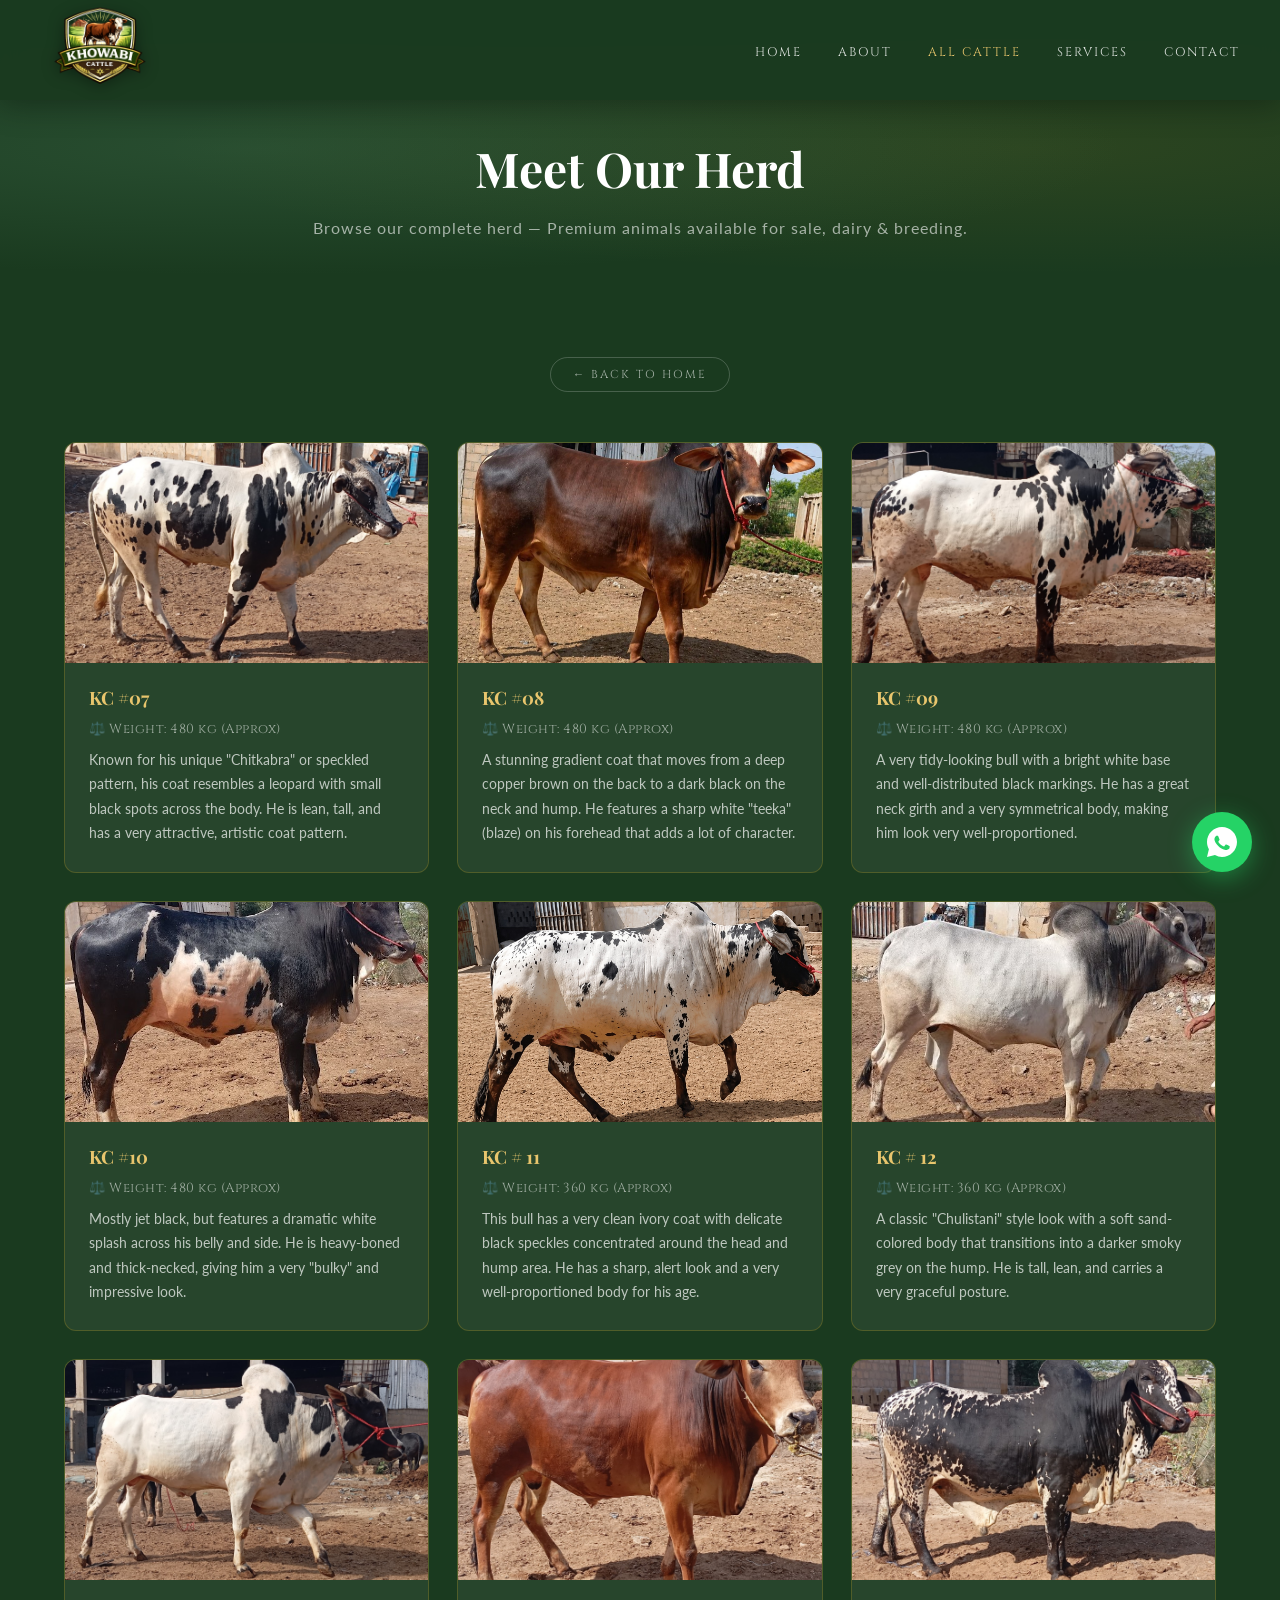
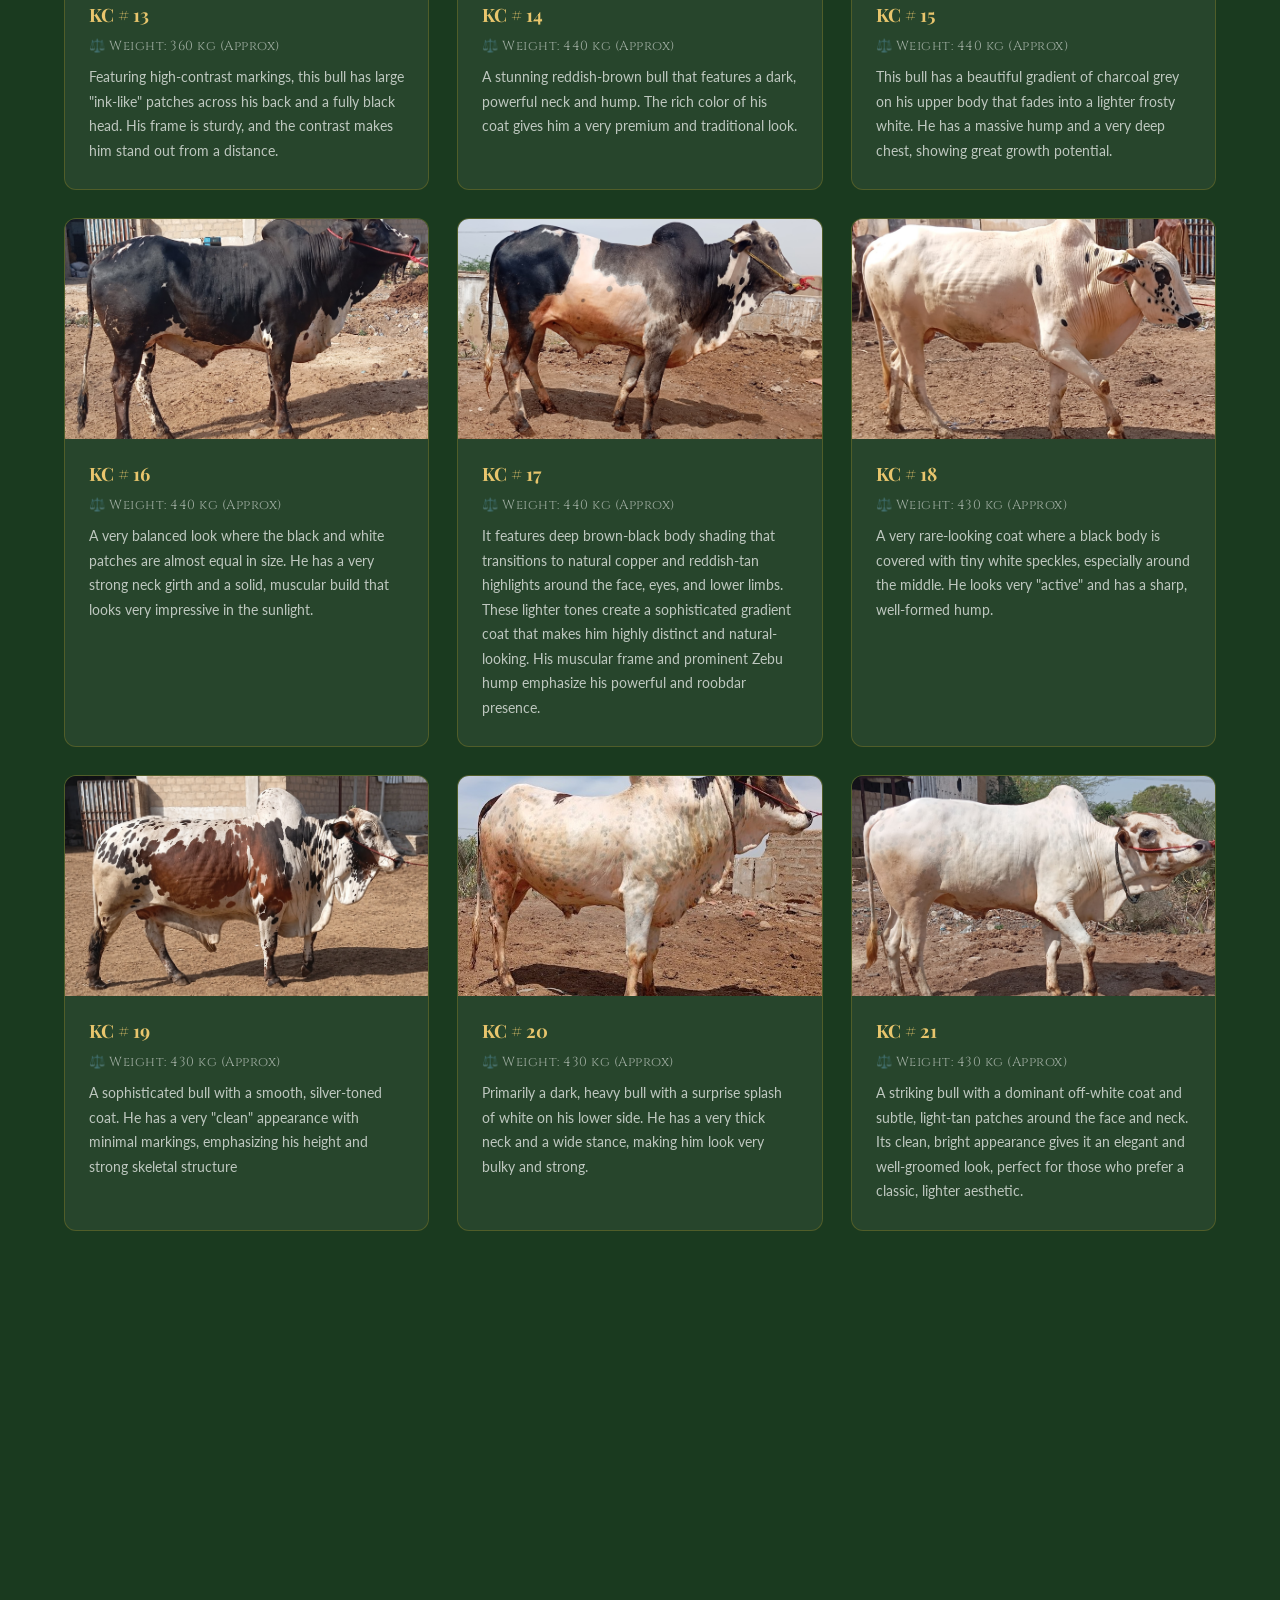
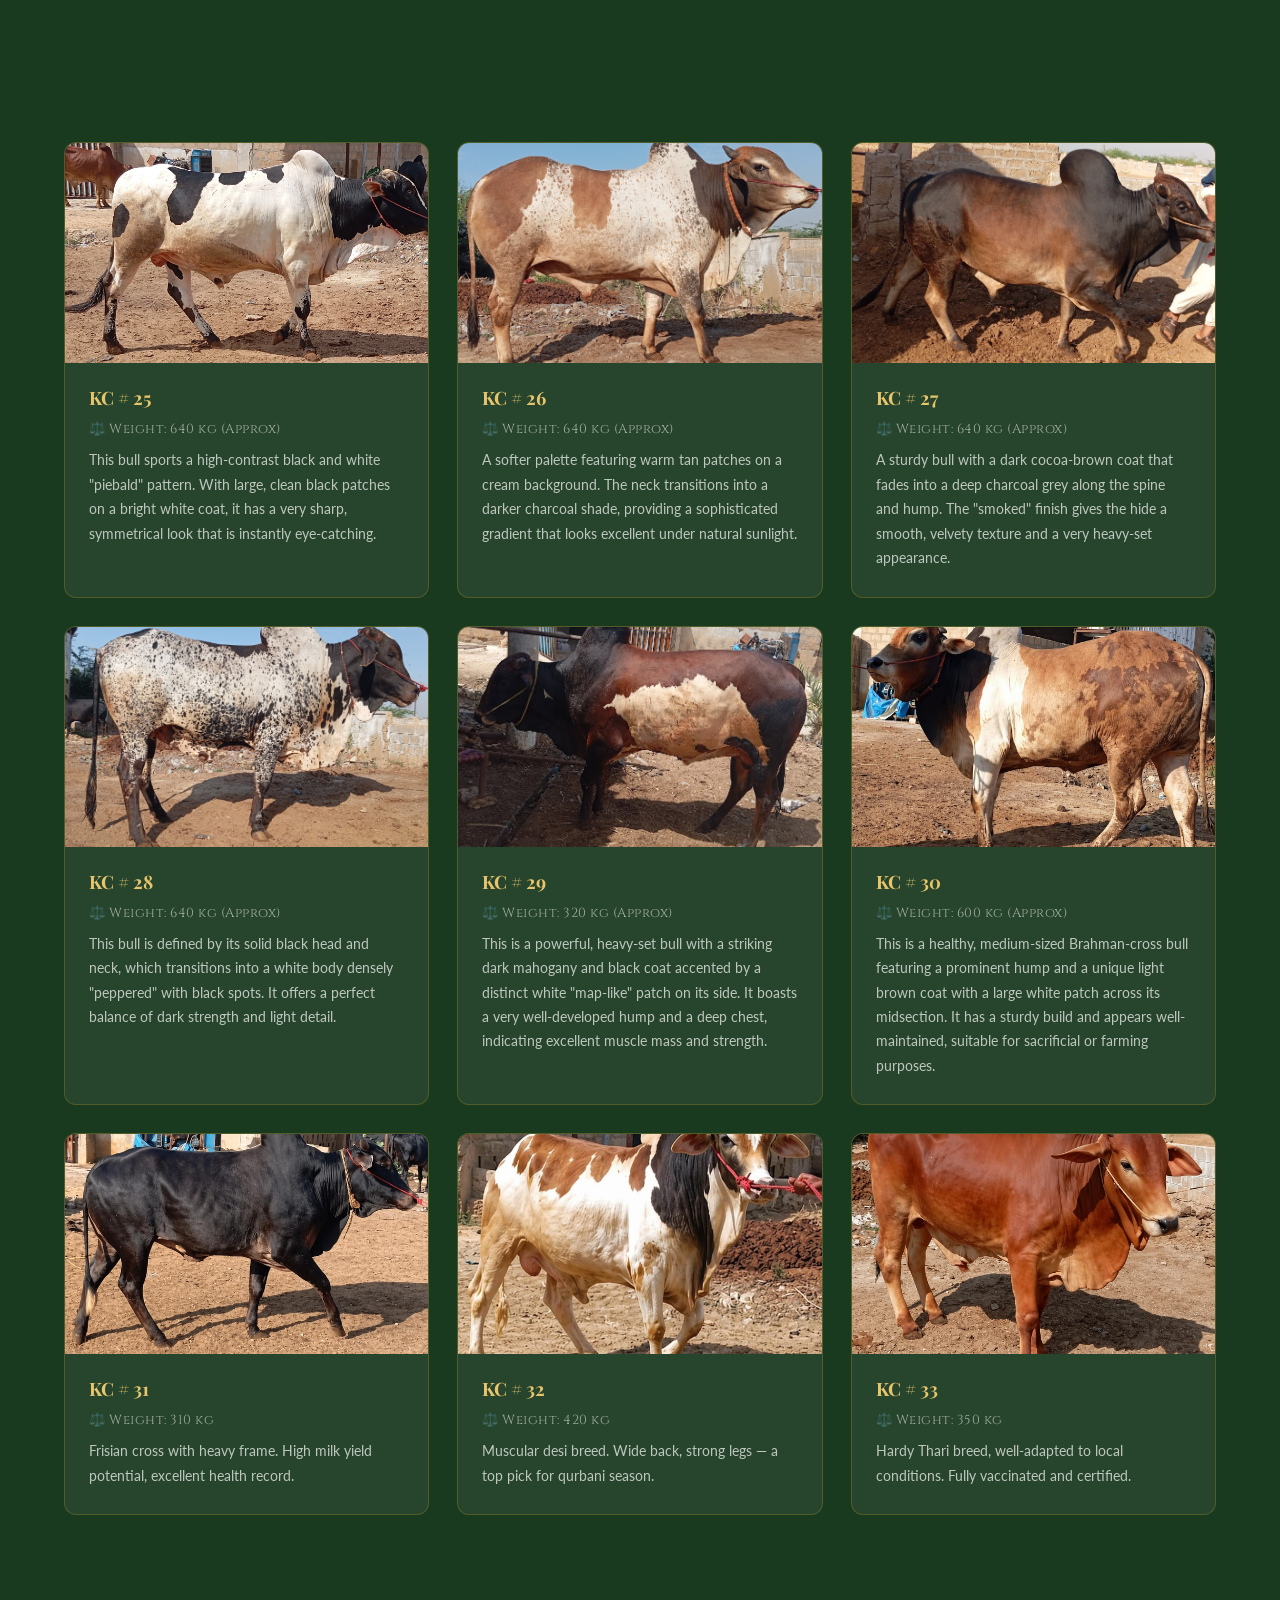
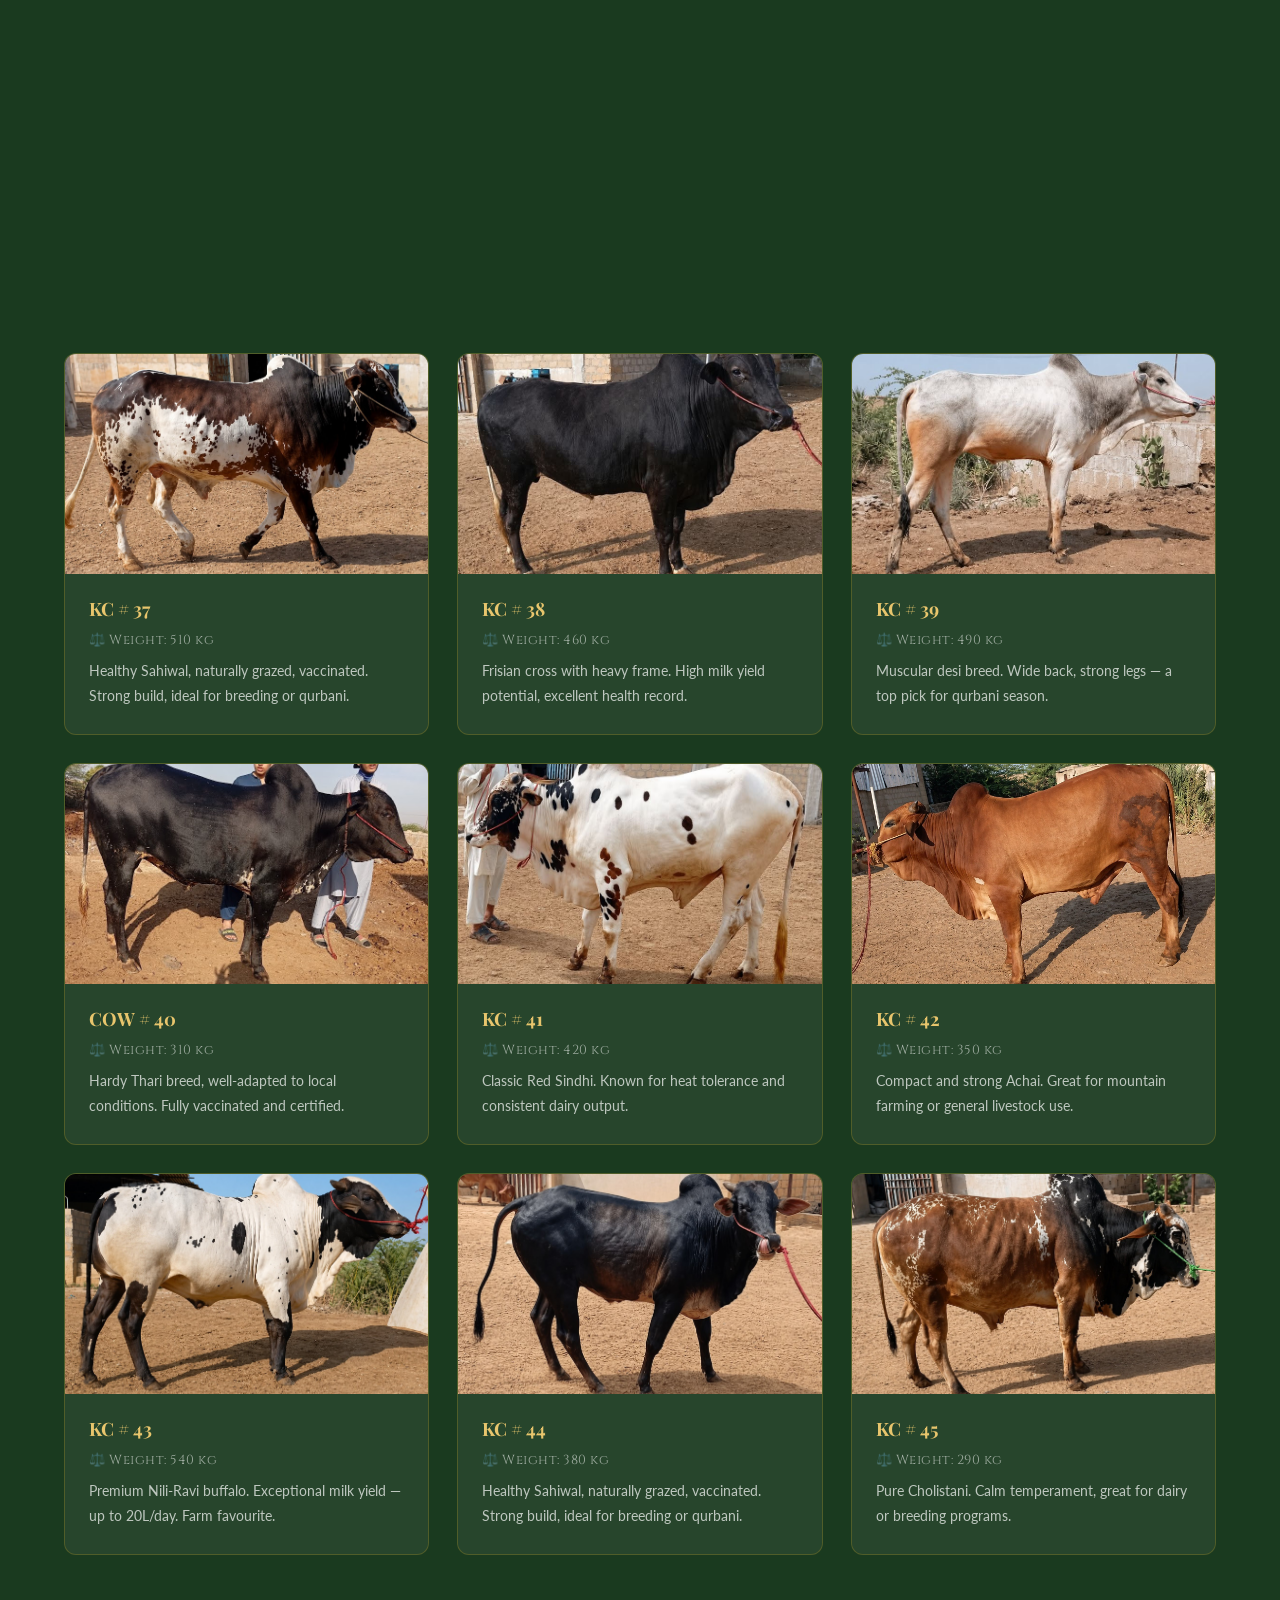
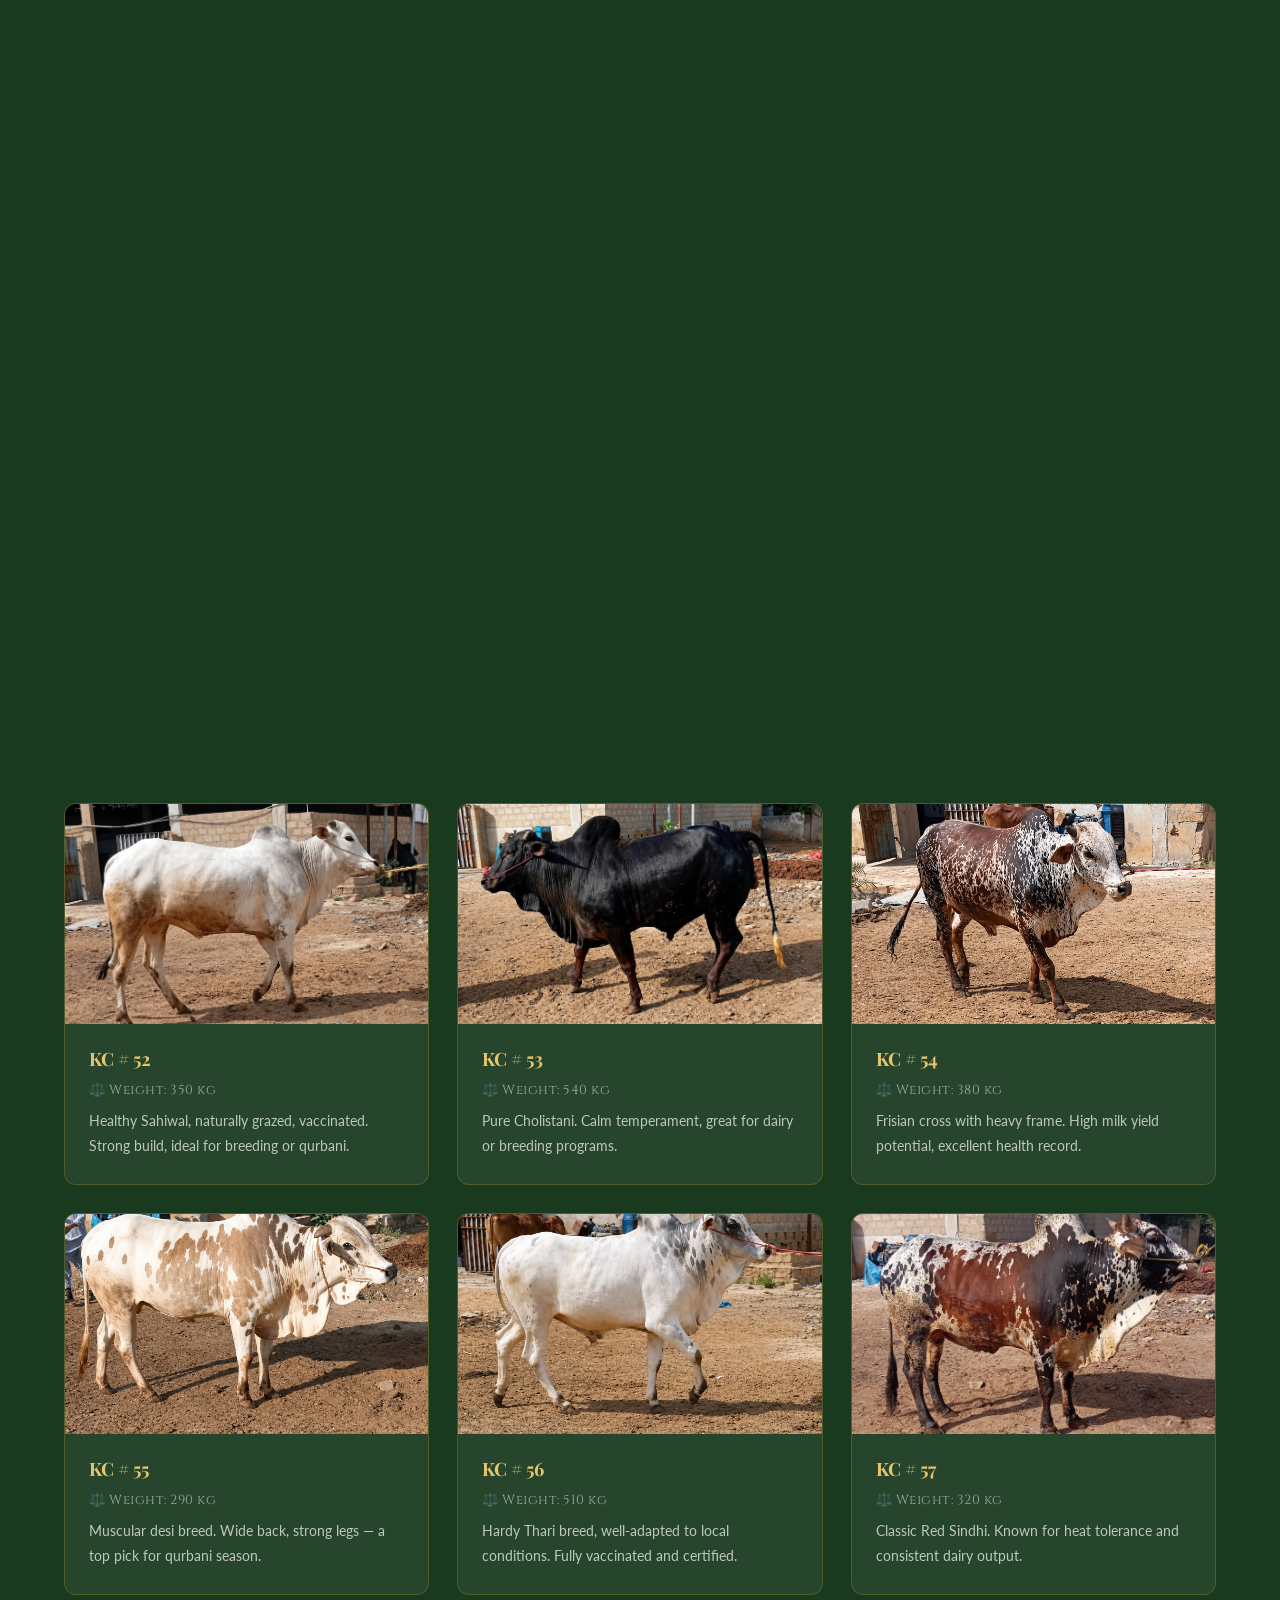
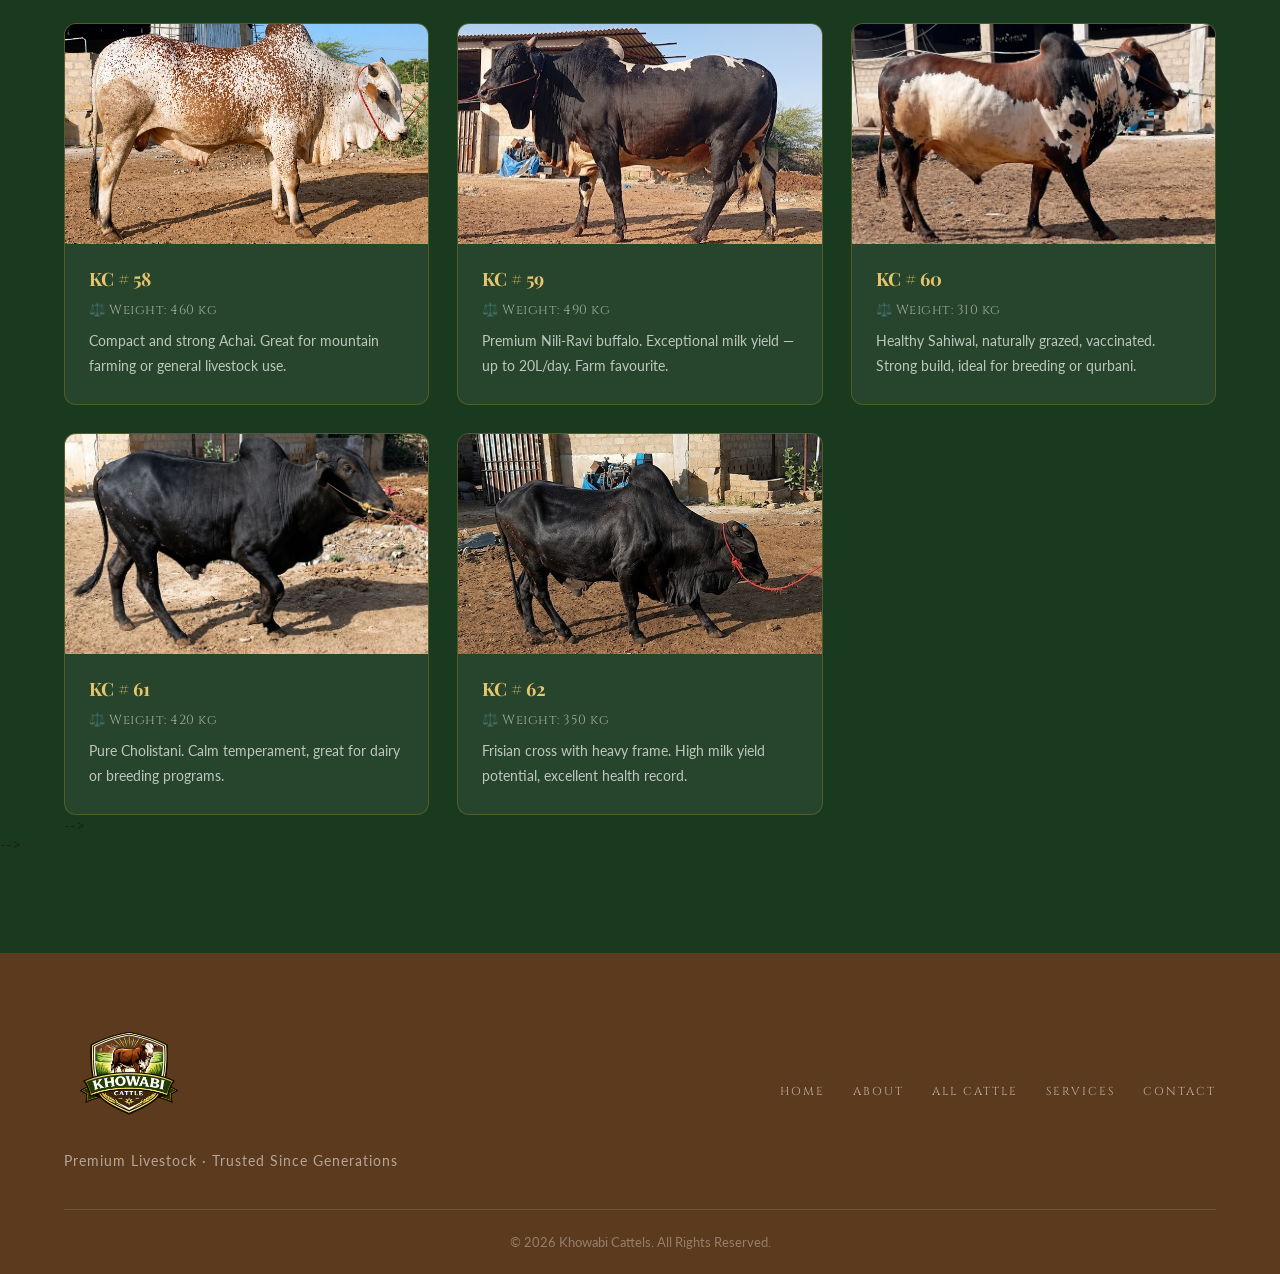
==== commit 73e22652: "Changes Updated 28-04-2026" ====
--- a/all-cattle.html
+++ b/all-cattle.html
@@ -1024,7 +1024,7 @@
 
         <div class="cow-card">
           <div class="cow-img-wrap">
-            <img src="kc57.jpg" alt="Bull 53" loading="lazy" />
+            <img src="kc57.jpeg" alt="Bull 53" loading="lazy" />
 
           </div>
           <div class="cow-info">
